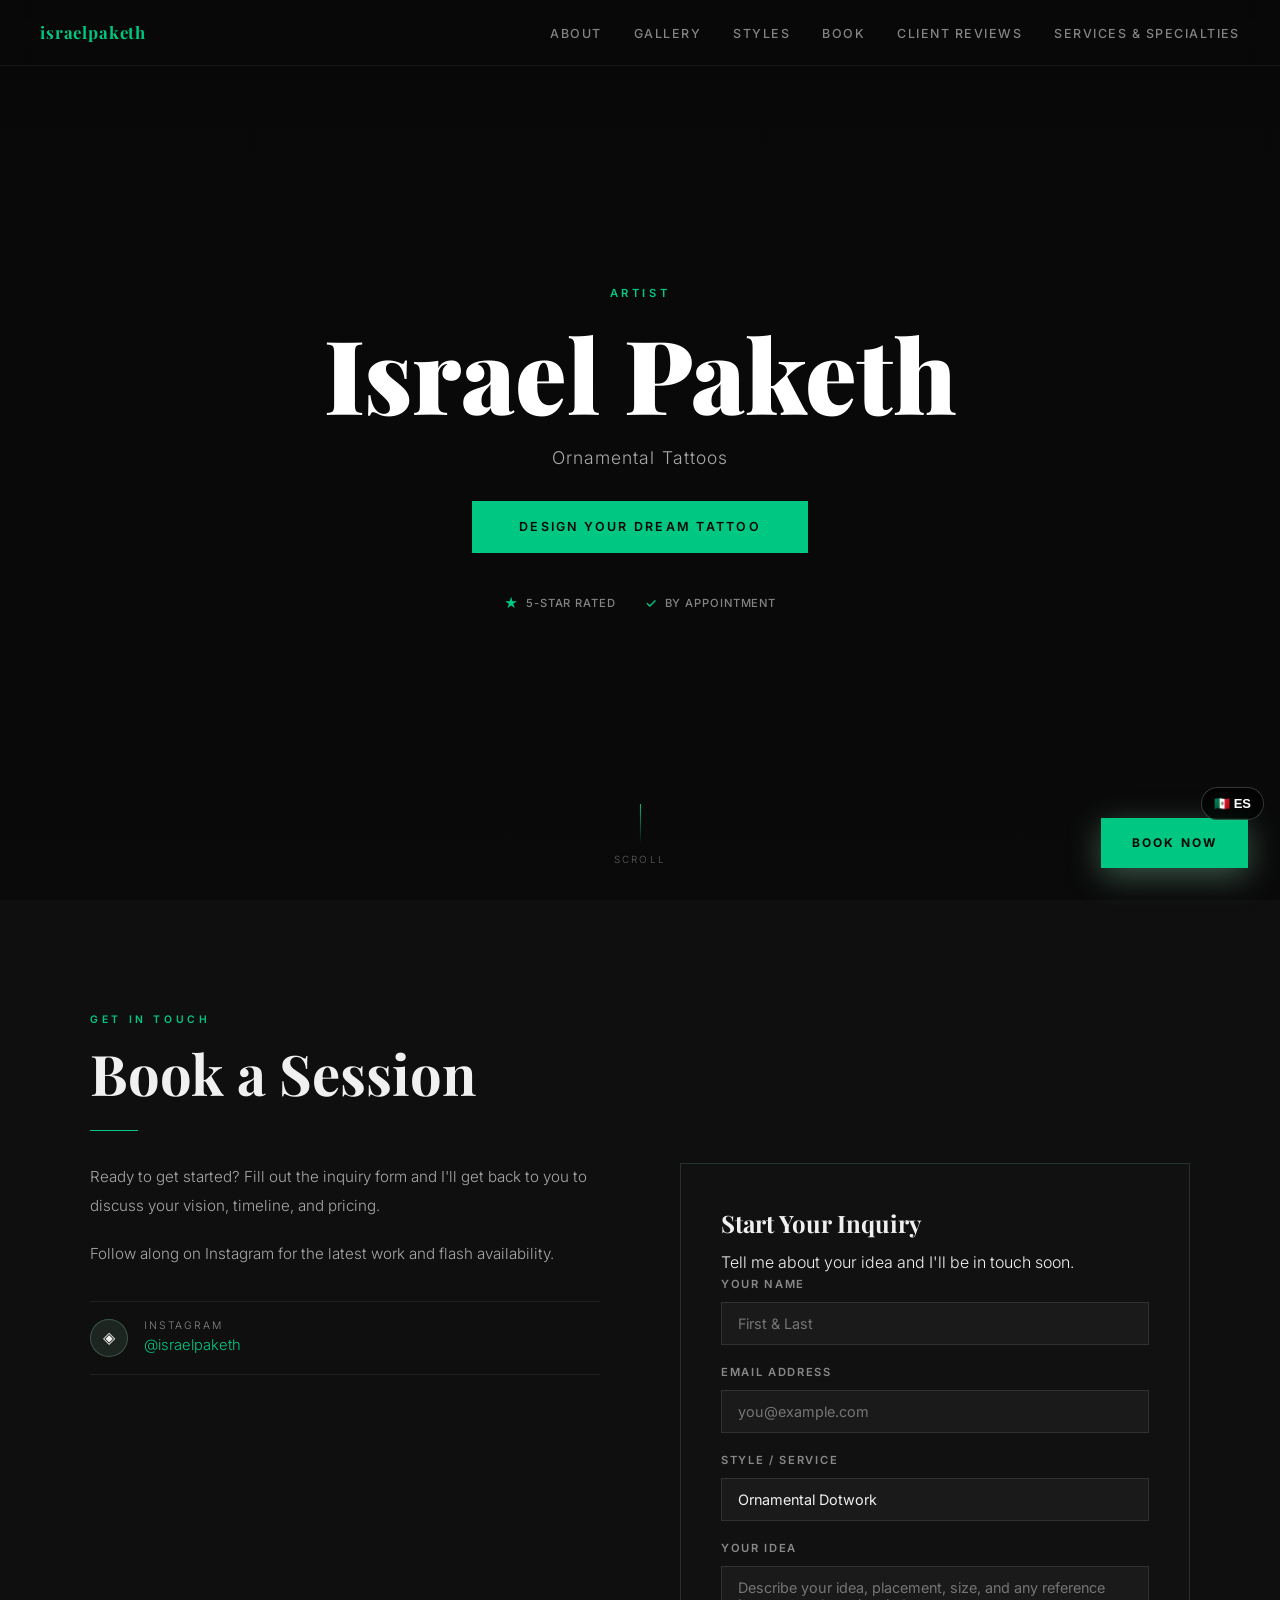
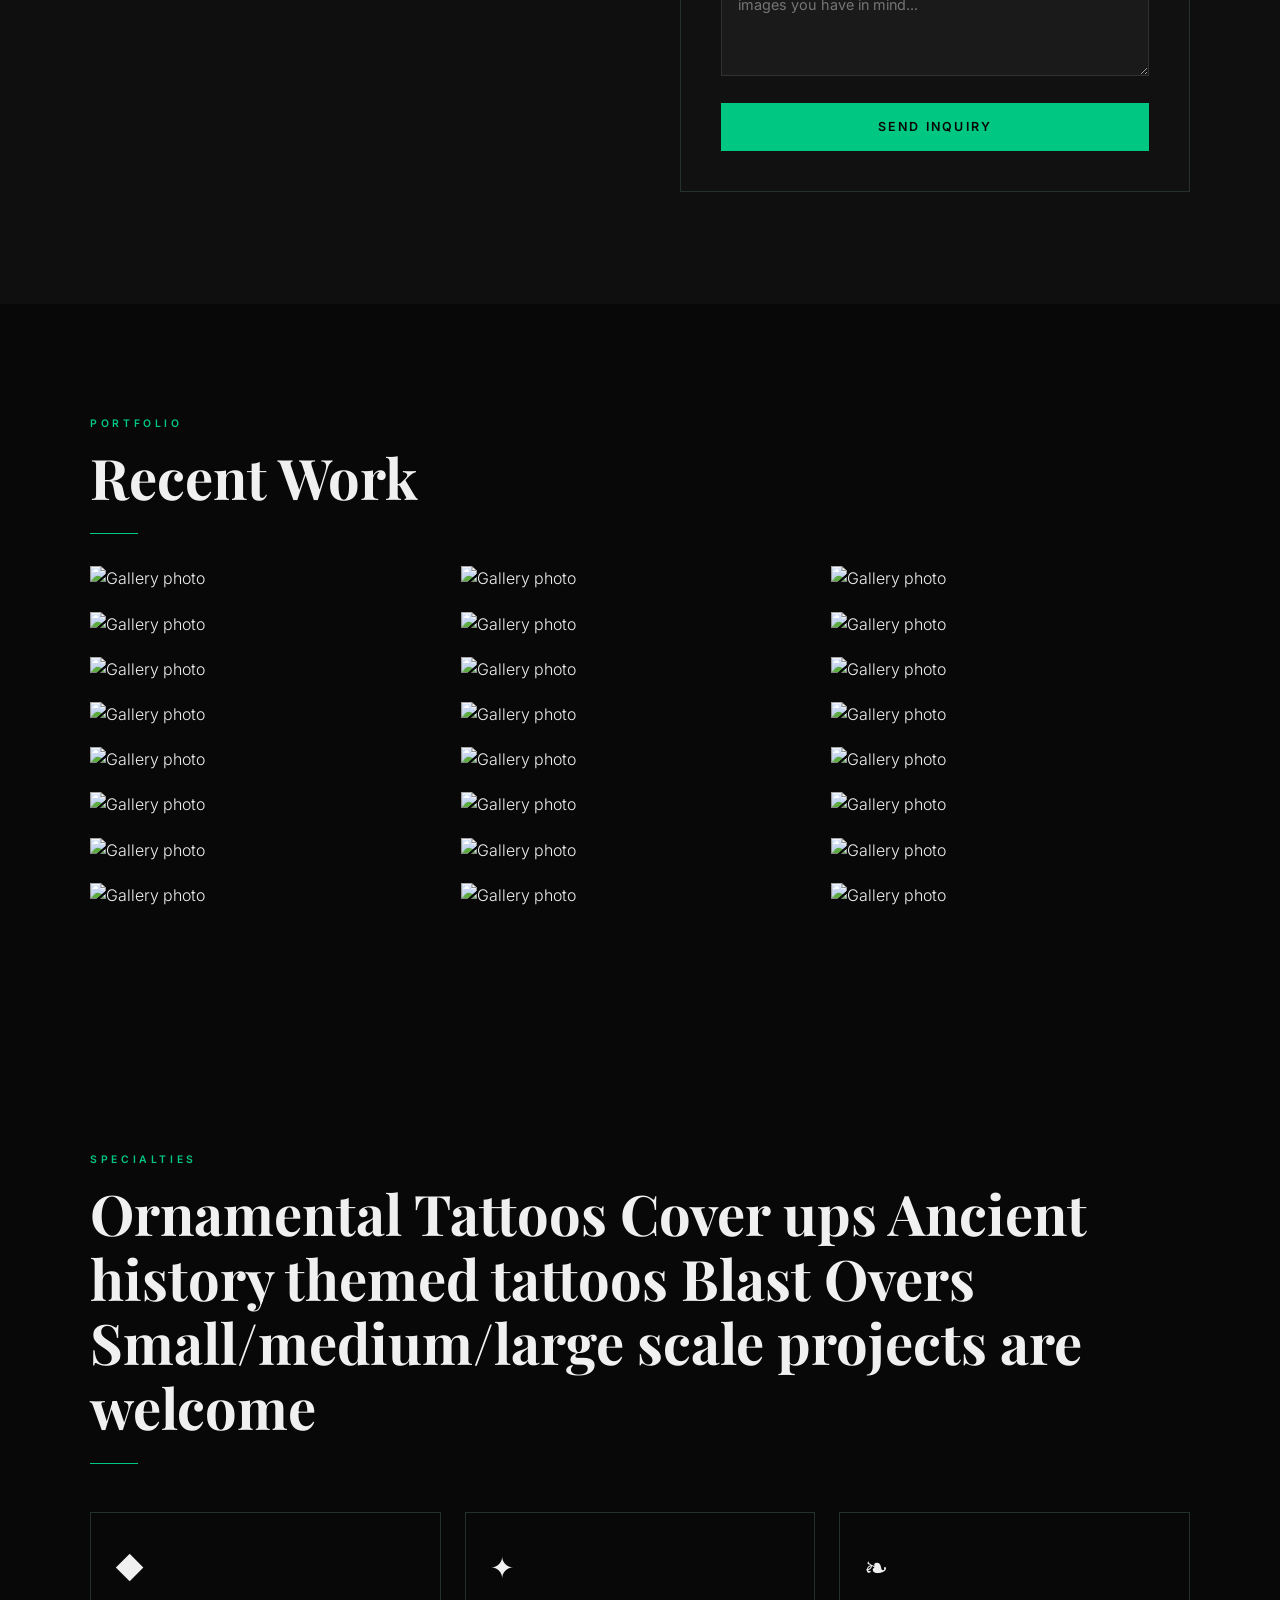
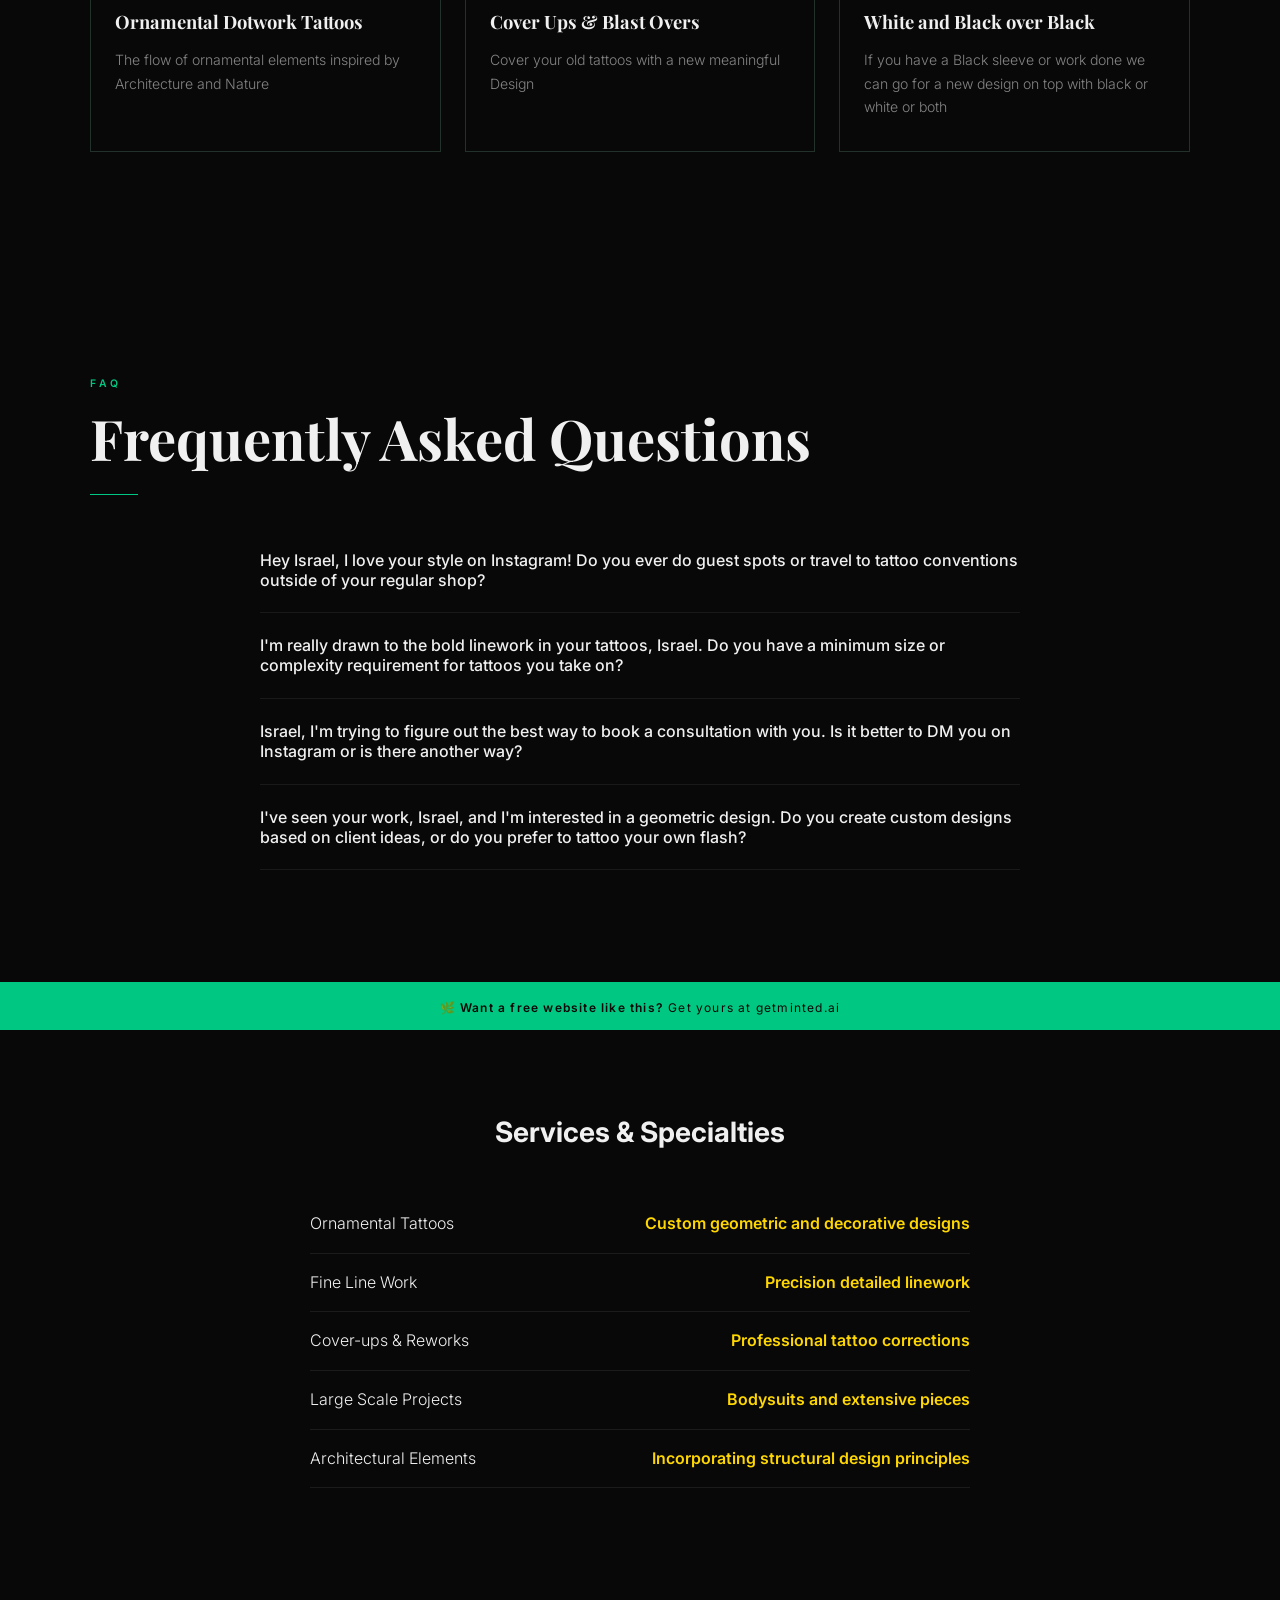
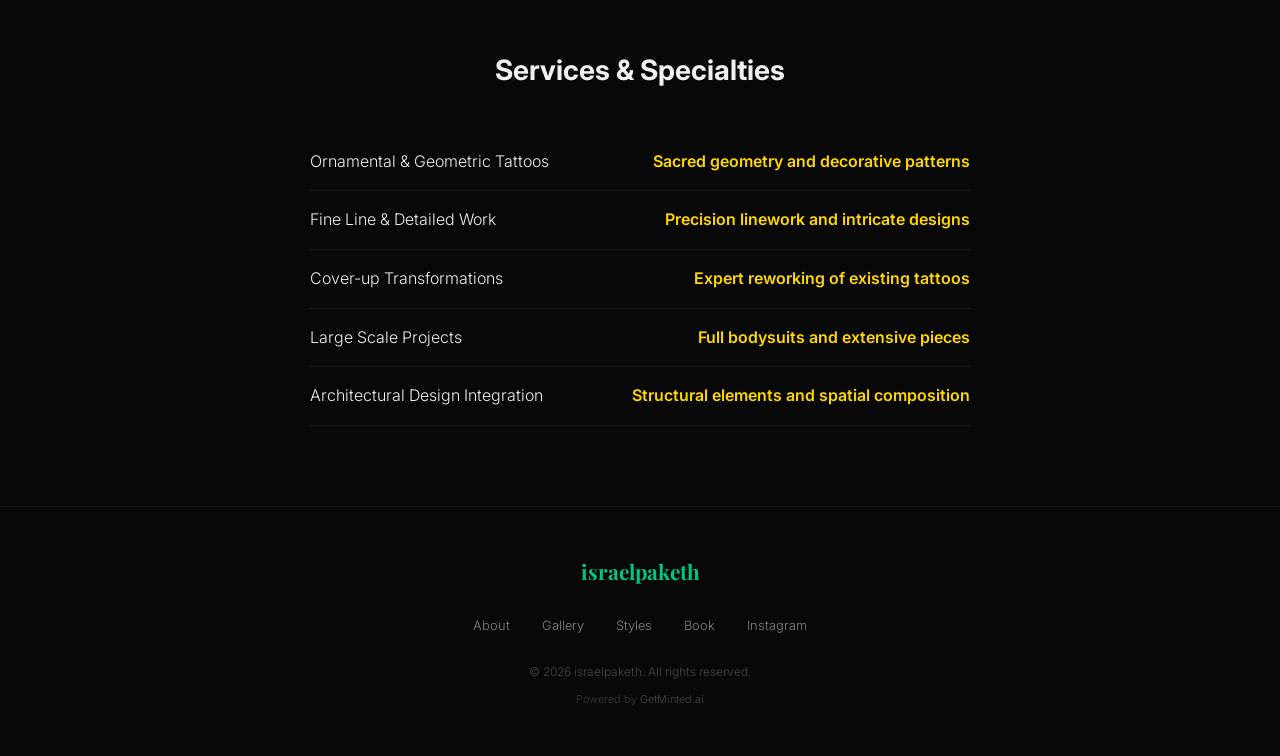
==== index.html @ 18ef8004 "fix: add lightbox HTML + JS with nav arrows, keyboard & touch swipe" ====
<!DOCTYPE html>
<html lang="en" data-theme="darkwork">
<head>
  <!-- Google tag (gtag.js) -->
  <script async src="https://www.googletagmanager.com/gtag/js?id=AW-17990052802"></script>
  <script>
    window.dataLayer = window.dataLayer || [];
    function gtag(){dataLayer.push(arguments);}
    gtag('js', new Date());
    gtag('config', 'AW-17990052802');
  </script>
  <meta charset="UTF-8" />
  <meta name="viewport" content="width=device-width, initial-scale=1.0" />
  <title>israelpaketh | Artist</title>
  <meta name="description" content="" />
  <meta name="keywords" content="israelpaketh, israelpaketh, artist" />
  <meta name="theme-color" content="#98E8C1" />

  <meta property="og:title" content="israelpaketh | Artist" />
  <meta property="og:description" content="" />
  <meta property="og:image" content="" />
  <meta property="og:url" content="https://getminted.ai/israelpaketh/" />
  <meta property="og:type" content="website" />

  <meta name="twitter:card" content="summary_large_image" />
  <meta name="twitter:title" content="israelpaketh | Artist" />
  <meta name="twitter:image" content="" />
  <meta name="apple-mobile-web-app-capable" content="yes" />
  <meta name="format-detection" content="telephone=no" />



  <script type="application/ld+json">
  {
    "@context": "https://schema.org",
    "@type": "LocalBusiness",
    "name": "israelpaketh — Artist",
    "description": "",
    "url": "https://getminted.ai/israelpaketh/",
    "image": "",
    "sameAs": ["https://www.instagram.com/tattoosbypaketh/"]
  }
  </script>
  
  <script type="application/ld+json">
  {
    "@context": "https://schema.org",
    "@type": "FAQPage",
    "mainEntity": [
      {
        "@type": "Question",
        "name": "Hey Israel, I love your style on Instagram! Do you ever do guest spots or travel to tattoo conventions outside of your regular shop?",
        "acceptedAnswer": {
          "@type": "Answer",
          "text": "Thanks so much! While I'm primarily based at my current shop, I occasionally do guest spots. Keep an eye on my Instagram, @israelpaketh, as that's where I announce any travel plans or convention appearances."
        }
      },
      {
        "@type": "Question",
        "name": "I'm really drawn to the bold linework in your tattoos, Israel. Do you have a minimum size or complexity requirement for tattoos you take on?",
        "acceptedAnswer": {
          "@type": "Answer",
          "text": "I appreciate that! While I don't have a strict minimum size, I generally focus on larger, more impactful pieces that allow me to showcase the details and boldness I'm known for."
        }
      },
      {
        "@type": "Question",
        "name": "Israel, I'm trying to figure out the best way to book a consultation with you. Is it better to DM you on Instagram or is there another way?",
        "acceptedAnswer": {
          "@type": "Answer",
          "text": "The best way to book a consultation is through the link in my Instagram bio (@israelpaketh). That will take you directly to my booking form."
        }
      },
      {
        "@type": "Question",
        "name": "I've seen your work, Israel, and I'm interested in a geometric design. Do you create custom designs based on client ideas, or do you prefer to tattoo your own flash?",
        "acceptedAnswer": {
          "@type": "Answer",
          "text": "I absolutely create custom designs! I love collaborating with clients to bring their unique visions to life, incorporating my signature style into a personalized piece."
        }
      }
    ]
  }
  </script>

  <link rel="preconnect" href="https://fonts.googleapis.com" />
  <link rel="preconnect" href="https://fonts.gstatic.com" crossorigin />
  <link href="https://fonts.googleapis.com/css2?family=Playfair+Display:wght@700;900&family=Inter:wght@300;400;500;600&display=swap" rel="stylesheet" />

  <style>
    *, *::before, *::after { box-sizing: border-box; margin: 0; padding: 0; }

    /* ── Dark theme (default) ── */
    :root {
      --accent: #00c882;
      --accent-rgb: 0,200,130;
      --black: #080808;
      --dark: #0f0f0f;
      --darker: #080808;
      --text: #f0f0f0;
      --muted: rgba(255,255,255,0.5);
      --overlay-from: rgba(10,10,10,0.2);
      --overlay-to: rgba(10,10,10,0.75);
      --nav-bg: rgba(8,8,8,0.88);
      --nav-border: rgba(255,255,255,0.06);
      --card-bg: rgba(17,17,17,1);
      --card-border: rgba(255,255,255,0.07);
      --gallery-overlay: rgba(10,10,10,0.8);
      --footer-border: rgba(255,255,255,0.05);
      --input-bg: rgba(255,255,255,0.04);
      --input-border: rgba(255,255,255,0.1);
      --stat-border: rgba(255,255,255,0.07);
      --hero-text: #ffffff;
      --hero-sub: rgba(255,255,255,0.65);
    }

    /* ── Light theme ── */
    html.light {
      --black: #080808;
      --dark: #0f0f0f;
      --darker: #080808;
      --text: #f0f0f0;
      --muted: rgba(255,255,255,0.5);
      --overlay-from: rgba(250,249,246,0.1);
      --overlay-to: rgba(250,249,246,0.7);
      --nav-bg: rgba(8,8,8,0.88);
      --nav-border: rgba(255,255,255,0.06);
      --card-bg: rgba(17,17,17,1);
      --card-border: rgba(255,255,255,0.07);
      --gallery-overlay: rgba(250,249,246,0.85);
      --footer-border: rgba(0,0,0,0.06);
      --input-bg: rgba(0,0,0,0.03);
      --input-border: rgba(0,0,0,0.12);
      --stat-border: rgba(0,0,0,0.08);
      --hero-text: #ffffff;
      --hero-sub: rgba(255,255,255,0.65);
    }
    html.light .hero-bg { filter: brightness(0.65); }
    html.light .hero-title { color: #fff; }
    html.light .hero-subtitle { color: rgba(255,255,255,0.7); }
    html.light .hero-eyebrow { color: #fff; text-shadow: 0 1px 8px rgba(0,0,0,0.3); }
    html.light .about-text p { color: rgba(26,26,26,0.72); }
    html.light .gallery-item-overlay { background: linear-gradient(to top, var(--gallery-overlay) 0%, transparent 55%); }
    html.light .gallery-item-label { color: var(--accent); }
    html.light .about-portrait { filter: grayscale(10%); }
    html.light .about-img-wrap::before { border-color: rgba(var(--accent-rgb),0.25); }
    html.light .booking-info p { color: rgba(26,26,26,0.7); }

    html { scroll-behavior: smooth; /* Smooth scroll — IG WebView may ignore but links still work */ }
    body { background: var(--black); color: var(--text); font-family: 'Inter', -apple-system, BlinkMacSystemFont, 'Helvetica Neue', Arial, sans-serif; font-weight: 300; line-height: 1.6; overflow-x: hidden; -webkit-font-smoothing: antialiased; }

    /* ── NAV ── */
    nav { position: fixed; top: 0; left: 0; right: 0; z-index: 100; display: -webkit-flex; display: flex; -webkit-justify-content: space-between; justify-content: space-between; -webkit-align-items: center; align-items: center; padding: 1.2rem 2.5rem; background: var(--nav-bg); -webkit-backdrop-filter: blur(12px); backdrop-filter: blur(12px); border-bottom: 1px solid var(--nav-border); }
    .nav-logo { font-family: 'Playfair Display', Georgia, serif; font-size: 1.05rem; font-weight: 700; color: var(--accent); letter-spacing: 0.05em; text-decoration: none; }
    .nav-links { display: -webkit-flex; display: flex; gap: 2rem; list-style: none; }
    .nav-links a { color: var(--muted); text-decoration: none; font-size: 0.78rem; font-weight: 500; letter-spacing: 0.12em; text-transform: uppercase; -webkit-transition: color 0.3s; transition: color 0.3s; position: relative; }
    .nav-links a::after { content: ''; position: absolute; bottom: -4px; left: 0; width: 0; height: 1px; background: var(--accent); -webkit-transition: width 0.3s ease; transition: width 0.3s ease; }
    .nav-links a:hover { color: var(--accent); }
    .nav-links a:hover::after { width: 100%; }
    .nav-phone { color: var(--accent); text-decoration: none; font-size: 0.78rem; font-weight: 600; letter-spacing: 0.05em; margin-left: 1.5rem; }

    /* ── HERO ── */
    #hero { position: relative; height: 100vh; min-height: 600px; display: -webkit-flex; display: flex; -webkit-align-items: center; align-items: center; -webkit-justify-content: center; justify-content: center; text-align: center; overflow: hidden; }
    .hero-bg { position: absolute; top:0;right:0;bottom:0;left:0; background-image: url(''); background-size: cover; background-position: center 20%; filter: brightness(0.42); -webkit-transform: scale(1.05); transform: scale(1.05); -webkit-transition: -webkit-transform 8s ease; transition: transform 8s ease; }
    #hero:hover .hero-bg { -webkit-transform: scale(1.0); transform: scale(1.0); }
    @media (max-width: 768px) { .hero-bg { background-position: center top; background-attachment: scroll; } }
    .hero-overlay { position: absolute; top:0;right:0;bottom:0;left:0; background: linear-gradient(to bottom, var(--overlay-from) 0%, var(--overlay-to) 100%); }
    .hero-content { position: relative; z-index: 2; max-width: 800px; padding: 0 1.5rem; }
    .hero-eyebrow { font-size: 0.7rem; font-weight: 600; letter-spacing: 0.32em; text-transform: uppercase; color: var(--accent); margin-bottom: 1.2rem; }
    .hero-title { font-family: 'Playfair Display', Georgia, serif; font-size: clamp(3rem, 8vw, 6.5rem); font-weight: 900; line-height: 1.0; color: var(--hero-text); margin-bottom: 1.2rem; }
    .hero-subtitle { font-size: clamp(0.9rem, 2vw, 1.1rem); color: var(--hero-sub); font-weight: 300; letter-spacing: 0.06em; margin-bottom: 1.8rem; max-width: 560px; margin-left: auto; margin-right: auto; }
    .hero-cta { display: inline-block; padding: 0.9rem 2.8rem; background: var(--accent); color: var(--black); text-decoration: none; font-weight: 600; font-size: 0.78rem; letter-spacing: 0.18em; text-transform: uppercase; border: 2px solid var(--accent); -webkit-transition: all 0.3s ease, -webkit-transform 0.2s ease; transition: all 0.3s ease, transform 0.2s ease; }
    .hero-cta:hover { background: transparent; color: var(--accent); -webkit-transform: scale(1.03); transform: scale(1.03); }

    /* Trust badges row */
    .hero-trust { display: -webkit-flex; display: flex; -webkit-justify-content: center; justify-content: center; gap: 1.8rem; margin-top: 2.5rem; -webkit-flex-wrap: wrap; flex-wrap: wrap; }
    .trust-badge { display: -webkit-flex; display: flex; -webkit-align-items: center; align-items: center; gap: 0.45rem; font-size: 0.7rem; font-weight: 500; letter-spacing: 0.08em; text-transform: uppercase; color: rgba(255,255,255,0.5); }
    .trust-icon { font-size: 0.85rem; color: var(--accent); }

    .hero-scroll { position: absolute; bottom: 2rem; left: 50%; -webkit-transform: translateX(-50%); transform: translateX(-50%); display: -webkit-flex; display: flex; -webkit-flex-direction: column; flex-direction: column; -webkit-align-items: center; align-items: center; gap: 0.5rem; color: rgba(255,255,255,0.35); font-size: 0.62rem; letter-spacing: 0.22em; text-transform: uppercase; -webkit-animation: bounce 2.2s infinite; animation: bounce 2.2s infinite; }
    .scroll-line { width: 1px; height: 40px; background: linear-gradient(to bottom, var(--accent), transparent); }
    @-webkit-keyframes bounce { 0%, 100% { -webkit-transform: translateX(-50%) translateY(0); } 50% { -webkit-transform: translateX(-50%) translateY(7px); } }
    @keyframes bounce { 0%, 100% { transform: translateX(-50%) translateY(0); } 50% { transform: translateX(-50%) translateY(7px); } }

    /* ── SECTIONS ── */
    section { padding: 7rem 1.5rem; }
    .container { max-width: 1100px; margin: 0 auto; }
    .section-label { font-size: 0.65rem; font-weight: 600; letter-spacing: 0.35em; text-transform: uppercase; color: var(--accent); margin-bottom: 0.8rem; }
    .section-title { font-family: 'Playfair Display', Georgia, serif; font-size: clamp(2rem, 5vw, 3.5rem); font-weight: 700; line-height: 1.15; margin-bottom: 1.5rem; }
    .divider { width: 48px; height: 1px; background: var(--accent); margin: 1.5rem 0 2rem; }

    /* ── ABOUT ── */
    #about { background: var(--dark); }
    .about-grid { display: grid; grid-template-columns: 1fr; gap: 3rem; align-items: center; }
    @media(min-width: 768px) { .about-grid { grid-template-columns: 1fr 1fr; gap: 5rem; } }
    .about-img-wrap { position: relative; display: inline-block; }
    .about-img-wrap::before { content: ''; position: absolute; top: -12px; left: -12px; right: 12px; bottom: 12px; border: 1px solid rgba(152,232,193,0.35); pointer-events: none; }
    .about-portrait { width: 100%; aspect-ratio: 1; object-fit: cover; display: block; filter: grayscale(20%); -webkit-transition: filter 0.4s; transition: filter 0.4s; }
    .about-portrait:hover { filter: grayscale(0%); }
    .about-content { display: -webkit-flex; display: flex; -webkit-flex-direction: column; flex-direction: column; -webkit-justify-content: center; justify-content: center; }
    .about-text p { color: rgba(232,232,232,0.72); font-size: 1rem; line-height: 1.85; margin-bottom: 1.4rem; }
    .about-stats { display: -webkit-flex; display: flex; gap: 2.5rem; margin-top: 2rem; padding-top: 2rem; border-top: 1px solid var(--stat-border); -webkit-flex-wrap: wrap; flex-wrap: wrap; }
    .stat-block { display: -webkit-flex; display: flex; -webkit-flex-direction: column; flex-direction: column; }
    .stat-number { font-family: 'Playfair Display', Georgia, serif; font-size: 1.6rem; font-weight: 700; color: var(--accent); }
    .stat-label { font-size: 0.65rem; letter-spacing: 0.18em; text-transform: uppercase; color: var(--muted); margin-top: 0.2rem; }

    /* ── GALLERY (Masonry) ── */
    #gallery { background: var(--black); }
    .gallery-grid { -webkit-column-count: 3; -moz-column-count: 3; column-count: 3; -webkit-column-gap: 12px; -moz-column-gap: 12px; column-gap: 12px; }
    .gallery-item { position: relative; overflow: hidden; cursor: pointer; margin-bottom: 12px; -webkit-column-break-inside: avoid; break-inside: avoid; display: inline-block; width: 100%; }
    .gallery-item img { width: 100%; display: block; -webkit-transition: -webkit-transform 0.6s ease, filter 0.4s ease; transition: transform 0.6s ease, filter 0.4s ease; filter: grayscale(10%); }
    .gallery-item:hover img { -webkit-transform: scale(1.06); transform: scale(1.06); filter: grayscale(0%); }
    .gallery-item-overlay { position: absolute; top:0;right:0;bottom:0;left:0; background: linear-gradient(to top, var(--gallery-overlay) 0%, transparent 55%); opacity: 0; -webkit-transition: opacity 0.4s; transition: opacity 0.4s; display: -webkit-flex; display: flex; -webkit-align-items: flex-end; align-items: flex-end; padding: 1.2rem; }
    .gallery-item:hover .gallery-item-overlay { opacity: 1; }
    .gallery-item-label { font-size: 0.7rem; font-weight: 600; letter-spacing: 0.18em; text-transform: uppercase; color: var(--accent); }
    @media (max-width: 900px) { .gallery-grid { -webkit-column-count: 3; -moz-column-count: 3; column-count: 3; } }
    @media (max-width: 600px) { .gallery-grid { -webkit-column-count: 2; -moz-column-count: 2; column-count: 2; } }

    /* ── SPECIALTIES ── */
    #styles { background: var(--darker); }
    .styles-grid { display: grid; grid-template-columns: repeat(3, 1fr); gap: 1.5rem; margin-top: 3rem; }
    .style-card { border: 1px solid rgba(152,232,193,0.18); padding: 2rem 1.5rem; -webkit-transition: border-color 0.3s, background 0.3s, -webkit-transform 0.2s, box-shadow 0.3s; transition: border-color 0.3s, background 0.3s, transform 0.2s, box-shadow 0.3s; }
    .style-card:hover { border-color: var(--accent); background: rgba(152,232,193,0.04); -webkit-transform: translateY(-4px); transform: translateY(-4px); box-shadow: 0 12px 40px rgba(152,232,193,0.1); }
    .style-icon { font-size: 1.8rem; margin-bottom: 1rem; }
    .style-card h3 { font-family: 'Playfair Display', Georgia, serif; font-size: 1.15rem; font-weight: 700; margin-bottom: 0.7rem; }
    .style-card p { font-size: 0.88rem; color: var(--muted); line-height: 1.7; }
    @media (max-width: 900px) { .styles-grid { grid-template-columns: 1fr 1fr; } }
    @media (max-width: 600px) { .styles-grid { grid-template-columns: 1fr; } }

    /* ── SERVICES ── */
    #services { background: var(--black); }
    .services-grid { display: grid; grid-template-columns: repeat(3, 1fr); gap: 1.5rem; margin-top: 3rem; }
    .service-card { border: 1px solid rgba(152,232,193,0.12); padding: 2.2rem 1.5rem; text-align: center; -webkit-transition: border-color 0.3s, -webkit-transform 0.2s, box-shadow 0.3s; transition: border-color 0.3s, transform 0.2s, box-shadow 0.3s; }
    .service-card:hover { border-color: var(--accent); -webkit-transform: translateY(-4px); transform: translateY(-4px); box-shadow: 0 12px 40px rgba(152,232,193,0.08); }
    .service-icon { font-size: 2rem; margin-bottom: 1rem; }
    .service-card h3 { font-family: 'Playfair Display', Georgia, serif; font-size: 1.1rem; font-weight: 700; margin-bottom: 0.6rem; }
    .service-card p { font-size: 0.85rem; color: var(--muted); line-height: 1.7; margin-bottom: 1.2rem; }
    .service-price { display: inline-block; font-size: 0.68rem; font-weight: 600; letter-spacing: 0.15em; text-transform: uppercase; color: var(--accent); padding: 0.4rem 1rem; border: 1px solid rgba(152,232,193,0.3); }
    @media (max-width: 900px) { .services-grid { grid-template-columns: 1fr 1fr; } }
    @media (max-width: 600px) { .services-grid { grid-template-columns: 1fr; } }

    /* ── FAQ ── */
    #faq { background: var(--darker); }
    .faq-list { max-width: 760px; margin: 0 auto; }
    .faq-item { border-bottom: 1px solid var(--stat-border); }
    .faq-question { width: 100%; background: none; border: none; color: var(--text); font-family: 'Inter', sans-serif; font-size: 1rem; font-weight: 500; text-align: left; padding: 1.4rem 0; cursor: pointer; display: -webkit-flex; display: flex; -webkit-justify-content: space-between; justify-content: space-between; -webkit-align-items: center; align-items: center; gap: 1rem; -webkit-transition: color 0.3s; transition: color 0.3s; }
    .faq-question:hover { color: var(--accent); }
    .faq-icon { font-size: 1.4rem; font-weight: 300; color: var(--accent); -webkit-transition: -webkit-transform 0.3s; transition: transform 0.3s; flex-shrink: 0; }
    .faq-answer { max-height: 0; overflow: hidden; -webkit-transition: max-height 0.4s ease, padding 0.4s ease; transition: max-height 0.4s ease, padding 0.4s ease; }
    .faq-answer p { font-size: 0.92rem; color: var(--muted); line-height: 1.8; }
    .faq-item.open .faq-icon { -webkit-transform: rotate(45deg); transform: rotate(45deg); }
    .faq-item.open .faq-answer { max-height: 300px; padding-bottom: 1.4rem; }

    /* ── LOCATION ── */
    #location { background: var(--dark); }
    .location-grid { display: grid; grid-template-columns: 1fr 1fr; gap: 4rem; margin-top: 2rem; }
    .location-info { display: -webkit-flex; display: flex; -webkit-flex-direction: column; flex-direction: column; gap: 1.5rem; }
    .location-detail { display: -webkit-flex; display: flex; -webkit-align-items: flex-start; align-items: flex-start; gap: 1rem; }
    .location-icon { font-size: 1.2rem; color: var(--accent); flex-shrink: 0; margin-top: 0.2rem; }
    .location-text h4 { font-family: 'Playfair Display', serif; font-size: 1rem; font-weight: 700; margin-bottom: 0.3rem; }
    .location-text p { font-size: 0.88rem; color: var(--muted); line-height: 1.6; }
    .hours-grid { display: grid; grid-template-columns: auto 1fr; gap: 0.4rem 1.5rem; font-size: 0.88rem; }
    .hours-day { font-weight: 500; }
    .hours-time { color: var(--muted); }
    @media (max-width: 768px) { .location-grid { grid-template-columns: 1fr; gap: 2.5rem; } }

    /* ── TESTIMONIALS ── */
    #testimonials { background: var(--black); }
    .testimonials-grid { display: grid; grid-template-columns: 1fr; gap: 2rem; max-width: 700px; margin: 0 auto; }
    .testimonial-card { border: 1px solid rgba(152,232,193,0.12); padding: 2rem; text-align: center; }
    .testimonial-stars { color: var(--accent); font-size: 1.1rem; letter-spacing: 0.15em; margin-bottom: 1rem; }
    .testimonial-text { font-size: 0.95rem; color: var(--muted); line-height: 1.8; font-style: italic; margin-bottom: 1rem; }
    .testimonial-author { font-size: 0.75rem; font-weight: 600; letter-spacing: 0.12em; text-transform: uppercase; color: var(--accent); }

    /* ── BOOKING ── */
    #booking { background: var(--dark); }
    .booking-grid { display: grid; grid-template-columns: 1fr 1fr; gap: 5rem; align-items: start; }
    .booking-info p { color: rgba(232,232,232,0.7); font-size: 0.95rem; line-height: 1.9; margin-bottom: 1.2rem; }
    .booking-contact-list { list-style: none; margin-top: 2rem; }
    .booking-contact-list li { padding: 1rem 0; border-bottom: 1px solid var(--stat-border); display: -webkit-flex; display: flex; -webkit-align-items: center; align-items: center; gap: 1rem; }
    .booking-contact-list li:first-child { border-top: 1px solid var(--stat-border); }
    .contact-icon { width: 38px; height: 38px; border-radius: 50%; background: rgba(152,232,193,0.1); border: 1px solid rgba(152,232,193,0.25); display: -webkit-flex; display: flex; -webkit-align-items: center; align-items: center; -webkit-justify-content: center; justify-content: center; font-size: 1rem; flex-shrink: 0; }
    .contact-detail { display: -webkit-flex; display: flex; -webkit-flex-direction: column; flex-direction: column; }
    .contact-label { font-size: 0.65rem; letter-spacing: 0.18em; text-transform: uppercase; color: var(--muted); }
    .contact-value { font-size: 0.92rem; color: var(--text); }
    .contact-value a { color: var(--accent); text-decoration: none; }
    .booking-form-box { background: var(--card-bg); border: 1px solid rgba(152,232,193,0.15); padding: 2.5rem; }
    .booking-form-box h3 { font-family: 'Playfair Display', serif; font-size: 1.5rem; margin-bottom: 0.5rem; }
    .booking-form-box > p { font-size: 0.88rem; color: var(--muted); margin-bottom: 2rem; }
    .form-group { margin-bottom: 1.2rem; }
    .form-group label { display: block; font-size: 0.7rem; font-weight: 600; letter-spacing: 0.15em; text-transform: uppercase; color: var(--muted); margin-bottom: 0.5rem; }
    .form-group input, .form-group textarea, .form-group select { width: 100%; background: var(--input-bg); border: 1px solid var(--input-border); color: var(--text); padding: 0.75rem 1rem; font-family: 'Inter', sans-serif; font-size: 0.9rem; outline: none; -webkit-transition: border-color 0.3s, box-shadow 0.3s; transition: border-color 0.3s, box-shadow 0.3s; -webkit-appearance: none; border-radius: 0; }
    .form-group input:focus, .form-group textarea:focus, .form-group select:focus { border-color: var(--accent); box-shadow: 0 0 0 3px rgba(152,232,193,0.12); }
    .form-group textarea { resize: vertical; min-height: 110px; }
    .form-submit { width: 100%; background: var(--accent); color: var(--black); border: 2px solid var(--accent); padding: 0.9rem 2rem; font-family: 'Inter', sans-serif; font-weight: 600; font-size: 0.78rem; letter-spacing: 0.18em; text-transform: uppercase; cursor: pointer; -webkit-transition: all 0.3s ease, -webkit-transform 0.2s ease; transition: all 0.3s ease, transform 0.2s ease; }
    .form-submit:hover { background: transparent; color: var(--accent); -webkit-transform: scale(1.03); transform: scale(1.03); }
    .form-success { display: none; text-align: center; padding: 3rem 1.5rem; }
    .form-success.show { display: block; }
    .form-success-icon { font-size: 2.5rem; margin-bottom: 1rem; }
    .form-success h3 { font-family: 'Playfair Display', serif; font-size: 1.5rem; margin-bottom: 0.8rem; }
    .form-success p { font-size: 0.92rem; color: var(--muted); line-height: 1.7; }
    @media (max-width: 900px) { .booking-grid { grid-template-columns: 1fr; gap: 3rem; } }

    /* ── FLOAT BOOK (desktop) ── */
    .float-book { position: fixed; bottom: 2rem; right: 2rem; z-index: 200; background: var(--accent); color: var(--black); padding: 0.85rem 1.8rem; text-decoration: none; font-weight: 700; font-size: 0.75rem; letter-spacing: 0.18em; text-transform: uppercase; box-shadow: 0 8px 32px rgba(152,232,193,0.35); -webkit-transition: all 0.3s ease, -webkit-transform 0.2s ease; transition: all 0.3s ease, transform 0.2s ease; border: 2px solid var(--accent); }
    .float-book:hover { background: transparent; color: var(--accent); -webkit-transform: scale(1.03); transform: scale(1.03); }

    /* ── MOBILE CTA BAR ── */
    .mobile-cta-bar { position: fixed; bottom: 0; left: 0; right: 0; z-index: 200; background: rgba(10,10,10,0.92); -webkit-backdrop-filter: blur(16px); backdrop-filter: blur(16px); border-top: 1px solid rgba(152,232,193,0.2); padding: 0.8rem 1.2rem; display: -webkit-flex; display: flex; -webkit-align-items: center; align-items: center; -webkit-justify-content: center; justify-content: center; gap: 0.8rem; -webkit-transform: translateY(100%); transform: translateY(100%); -webkit-transition: -webkit-transform 0.4s ease; transition: transform 0.4s ease; }
    .mobile-cta-bar.visible { -webkit-transform: translateY(0); transform: translateY(0); }
    .mobile-cta-bar a { text-decoration: none; font-weight: 700; font-size: 0.72rem; letter-spacing: 0.15em; text-transform: uppercase; padding: 0.7rem 1.6rem; }
    .mobile-cta-book { background: var(--accent); color: var(--black); border: 2px solid var(--accent); }
    .mobile-cta-phone { background: transparent; color: var(--accent); border: 2px solid var(--accent); }
    html.light .mobile-cta-bar { background: rgba(250,249,246,0.92); }
    @media (min-width: 769px) { .mobile-cta-bar { display: none !important; } }

    /* ── LIGHTBOX ── */

    /* ── FOOTER ── */
    footer { background: var(--darker); border-top: 1px solid var(--footer-border); padding: 3rem 1.5rem; text-align: center; }
    .footer-logo { font-family: 'Playfair Display', serif; font-size: 1.3rem; font-weight: 700; color: var(--accent); margin-bottom: 1rem; display: block; }
    .footer-links { display: -webkit-flex; display: flex; -webkit-justify-content: center; justify-content: center; gap: 2rem; margin: 1.5rem 0; list-style: none; -webkit-flex-wrap: wrap; flex-wrap: wrap; }
    .footer-links a { color: var(--muted); text-decoration: none; font-size: 0.8rem; -webkit-transition: color 0.3s; transition: color 0.3s; }
    .footer-links a:hover { color: var(--accent); }
    .footer-copy { font-size: 0.75rem; color: rgba(136,136,136,0.5); margin-top: 1.5rem; }
    .mint-credit { font-size: 0.68rem; color: rgba(136,136,136,0.4); margin-top: 0.6rem; }
    .mint-credit a { color: rgba(136,136,136,0.5); text-decoration: none; -webkit-transition: color 0.3s; transition: color 0.3s; }
    .mint-credit a:hover { color: var(--accent); }

    /* GetMinted promo banner (free tier) */
    .minted-banner { background: var(--accent); padding: 0.7rem 1.5rem; text-align: center; }
    .minted-banner a { color: var(--black); text-decoration: none; font-size: 0.75rem; font-weight: 600; letter-spacing: 0.1em; }
    .minted-banner a:hover { text-decoration: underline; }
    .minted-banner span { font-weight: 400; }

    /* ── FADE IN — visible by default (IG/no-JS fallback), JS enhances ── */
    .fade-in { opacity: 1; -webkit-transform: none; transform: none; }
    .js-loaded .fade-in { opacity: 0; -webkit-transform: translateY(28px); transform: translateY(28px); -webkit-transition: opacity 0.7s ease, -webkit-transform 0.7s ease; transition: opacity 0.7s ease, transform 0.7s ease; }
    .js-loaded .fade-in.visible { opacity: 1; -webkit-transform: none; transform: none; }

    /* IG in-app browser fallbacks */
    @supports not (backdrop-filter: blur(1px)) {
      nav { background: rgba(10,10,10,0.95) !important; }
      .mobile-cta-bar { background: rgba(10,10,10,0.98) !important; }
    }

    /* ── ARTISTS (tattoo_shop) ── */
    .artists-section { padding: 80px 20px; background: var(--dark); }
    .artists-section .section-title { text-align: center; font-size: clamp(1.8rem, 4vw, 2.8rem); margin-bottom: 50px; color: var(--text); letter-spacing: 0.05em; text-transform: uppercase; font-family: 'Playfair Display', Georgia, serif; }
    .artists-grid { display: grid; grid-template-columns: repeat(auto-fit, minmax(220px, 1fr)); gap: 30px; max-width: 1000px; margin: 0 auto; }
    .artist-card { text-align: center; padding: 30px 20px; background: var(--card-bg); border-radius: 12px; border: 1px solid var(--card-border); -webkit-transition: transform 0.2s, border-color 0.2s; transition: transform 0.2s, border-color 0.2s; }
    .artist-card:hover { -webkit-transform: translateY(-4px); transform: translateY(-4px); border-color: rgba(255,255,255,0.2); }
    .artist-photo-placeholder { width: 100px; height: 100px; border-radius: 50%; background: rgba(255,255,255,0.1); margin: 0 auto 16px; display: -webkit-flex; display: flex; -webkit-align-items: center; align-items: center; -webkit-justify-content: center; justify-content: center; }
    .artist-photo { width: 100px; height: 100px; border-radius: 50%; object-fit: cover; margin: 0 auto 16px; display: block; }
    .artist-initials { font-size: 2rem; color: rgba(255,255,255,0.3); }
    .artist-name { font-size: 1.1rem; font-weight: 600; color: var(--text); margin: 0 0 8px; }
    .artist-specialty { font-size: 0.85rem; color: var(--muted); margin: 0 0 16px; line-height: 1.4; }
    .artist-book-btn { display: inline-block; padding: 8px 20px; background: var(--accent); color: var(--black); border-radius: 6px; text-decoration: none; font-size: 0.85rem; font-weight: 600; -webkit-transition: opacity 0.2s; transition: opacity 0.2s; }
    .artist-book-btn:hover { opacity: 0.85; }

    /* ── RESPONSIVE ── */
    @media (max-width: 768px) {
      .nav-links { display: none; }
      .nav-phone { display: none; }
      .float-book { display: none; }
      .about-img-wrap::before { display: none; }
      section { padding: 5rem 1.2rem; }
      .hero-trust { gap: 1rem; }
      .trust-badge { font-size: 0.62rem; }
      .about-stats { gap: 1.5rem; }
      .location-grid { grid-template-columns: 1fr; gap: 2rem; }
    }
      /* === LIGHTBOX === */
    .lightbox{display:none;position:fixed;inset:0;z-index:9999;background:rgba(0,0,0,0.97);align-items:center;justify-content:center}
    .lightbox.active{display:flex}
    .lightbox img{max-width:96vw;max-height:96vh;object-fit:contain;user-select:none;-webkit-user-select:none;pointer-events:none}
    .lb-close{position:absolute;top:16px;right:16px;width:44px;height:44px;background:rgba(0,0,0,0.5);border:1px solid rgba(255,255,255,0.3);border-radius:50%;color:#fff;font-size:22px;cursor:pointer;display:flex;align-items:center;justify-content:center;z-index:10;-webkit-tap-highlight-color:transparent;transition:border-color 0.3s}
    .lb-close:hover{border-color:var(--accent,#C9A84C);color:var(--accent,#C9A84C)}
    .lb-nav{position:absolute;top:50%;transform:translateY(-50%);background:rgba(0,0,0,0.4);border:1px solid rgba(255,255,255,0.2);border-radius:50%;color:#fff;width:48px;height:48px;font-size:24px;cursor:pointer;display:flex;align-items:center;justify-content:center;z-index:10;-webkit-tap-highlight-color:transparent;transition:all 0.3s}
    .lb-nav:hover{border-color:var(--accent,#C9A84C);color:var(--accent,#C9A84C)}
    .lb-prev{left:12px}
    .lb-next{right:12px}
    @media(max-width:600px){.lb-nav{width:40px;height:40px;font-size:20px}.lb-prev{left:8px}.lb-next{right:8px}.lb-close{top:12px;right:12px;width:40px;height:40px}}
  </style>
<!-- Meta Pixel Code -->
<script>
!function(f,b,e,v,n,t,s)
{if(f.fbq)return;n=f.fbq=function(){n.callMethod?
n.callMethod.apply(n,arguments):n.queue.push(arguments)};
if(!f._fbq)f._fbq=n;n.push=n;n.loaded=!0;n.version='2.0';
n.queue=[];t=b.createElement(e);t.async=!0;
t.src=v;s=b.getElementsByTagName(e)[0];
s.parentNode.insertBefore(t,s)}(window,document,'script',
'https://connect.facebook.net/en_US/fbevents.js');
fbq('init', '1446410187106776');
fbq('track', 'PageView');
</script>
<noscript><img height="1" width="1" src="https://www.facebook.com/tr?id=1446410187106776&ev=PageView&noscript=1"/></noscript>
<!-- End Meta Pixel Code -->
</head>
<body>

  <nav aria-label="Main navigation">
    <a data-en="israelpaketh" data-es="israelpaketh" href="#hero" class="nav-logo" aria-label="israelpaketh — home">israelpaketh</a>
    <ul class="nav-links" role="list">
      <li><a data-en="About" data-es="Acerca de" href="#about">About</a></li>
      <li><a data-en="Gallery" data-es="Galería" href="#gallery">Gallery</a></li>
      
      <li><a data-en="Styles" data-es="Estilos" href="#styles">Styles</a></li>
      <li><a data-en="Book" data-es="Reservar" href="#booking">Book</a></li>
    
      <li><a data-en="Client Reviews" data-es="Reseñas de Clientes" href="#testimonials">Client Reviews</a></li>
    
      <li><a href="#services">Services & Specialties</a></li>
    </ul>
    
  </nav>
    <button id="lang-toggle" onclick="toggleLang()" title="Switch language" style="position:fixed;bottom:80px;right:16px;z-index:9999;background:rgba(0,0,0,0.7);border:1px solid rgba(255,255,255,0.2);color:white;padding:8px 12px;border-radius:20px;font-size:13px;font-weight:600;cursor:pointer;backdrop-filter:blur(8px);transition:all 0.2s;">🇺🇸 EN</button>

  <section id="hero">
    <div class="hero-bg" role="img" aria-label="israelpaketh featured work"></div>
    <div class="hero-overlay"></div>
    <div class="hero-content">
      <p data-en="Artist" data-es="Artista" class="hero-eyebrow">Artist</p>
      <h1 data-en="Israel Paketh" data-es="Israel Paketh" class="hero-title">Israel Paketh</h1>
      <p data-en="Ornamental Tattoos" data-es="Tatuajes Ornamentales" class="hero-subtitle">Ornamental tattoos inspired by Ancient Architecture and History</p>
      <script>
      (function(){
        const phrases = ["Where Israeli artistry meets Pakistani p","Artist","Design Your Dream Tattoo","Book Now"];
        let wi=0,ci=0,del=false;
        const el=document.getElementById('hero-typed');
        if(!el) return;
        function tick(){
          const w=phrases[wi];
          if(!del){el.textContent=w.slice(0,++ci);if(ci===w.length){del=true;setTimeout(tick,2200);return;}setTimeout(tick,75);}
          else{el.textContent=w.slice(0,--ci);if(ci===0){del=false;wi=(wi+1)%phrases.length;setTimeout(tick,400);return;}setTimeout(tick,35);}
        }
        tick();
      })();
      </script>
      <a data-en="Design Your Dream Tattoo" data-es="Diseña el Tatuaje de tus Sueños" href="#booking" class="hero-cta" aria-label="Design Your Dream Tattoo">Design Your Dream Tattoo</a>
      <div class="hero-trust"><span class="trust-badge"><span class="trust-icon">★</span>5-Star Rated</span><span class="trust-badge"><span class="trust-icon">✓</span>By Appointment</span></div>
    </div>
    <div class="hero-scroll" aria-hidden="true">
      <div class="scroll-line"></div>
      <span data-en="Scroll" data-es="Desplazarse">Scroll</span>
    </div>
  </section>


  <section id="booking">
    <div class="container">
      <p data-en="Get In Touch" data-es="Ponte en Contacto" class="section-label fade-in">Get In Touch</p>
      <h2 data-en="Book a Session" data-es="Reservar una sesión" class="section-title fade-in">Book a Session</h2>
      <div class="divider fade-in"></div>
      <div class="booking-grid fade-in">
        <div class="booking-info">
          <p data-en="Ready to get started? Fill out the inquiry form and I'll get back to you to discuss your vision, timeline, and pricing." data-es="¿Listo para empezar? Completa el formulario de consulta y me pondré en contacto contigo para discutir tu visión, cronograma y precios.">Ready to get started? Fill out the inquiry form and I'll get back to you to discuss your vision, timeline, and pricing.</p>
          <p data-en="Follow along on Instagram for the latest work and flash availability." data-es="Sigue mi trabajo en Instagram para ver los últimos trabajos y la disponibilidad de flashes.">Follow along on Instagram for the latest work and flash availability.</p>
          <ul class="booking-contact-list">


              <li>
                <div class="contact-icon" aria-hidden="true">◈</div>
                <div class="contact-detail">
                  <span data-en="Instagram" data-es="Instagram" class="contact-label">Instagram</span>
                  <span class="contact-value"><a href="https://instagram.com/tattoosbypaketh" target="_blank" rel="noopener">@israelpaketh</a></span>
                </div>
              </li>
          </ul>
        </div>
        <div class="booking-form-box">
          <div id="booking-form-wrap">
            <h3 data-en="Start Your Inquiry" data-es="Comienza tu Consulta">Start Your Inquiry</h3>
            <p data-en="Tell me about your idea and I'll be in touch soon." data-es="Cuéntame tu idea y me pondré en contacto contigo pronto.">Tell me about your idea and I'll be in touch soon.</p>
            <form id="inquiry-form" action="https://instagram.com/tattoosbypaketh" method="POST" enctype="text/plain">
              <div class="form-group">
                <label data-en="Your Name" data-es="Tu Nombre" for="bname">Your Name</label>
                <input type="text" id="bname" name="Name" placeholder="First & Last" required aria-required="true" />
              </div>
              <div class="form-group">
                <label data-en="Email Address" data-es="Dirección de Correo Electrónico" for="bemail">Email Address</label>
                <input type="email" id="bemail" name="Email" placeholder="you@example.com" required aria-required="true" />
              </div>
              <div class="form-group">
                <label data-en="Style / Service" data-es="Estilo / Servicio" for="bstyle">Style / Service</label>
                <select id="bstyle" name="Style" aria-label="Select a service type"><option data-en="Ornamental Dotwork" data-es="Ornamental Dotwork">Ornamental Dotwork</option><option data-en="Sacred Geometry" data-es="Sacred Geometry">Sacred Geometry</option><option data-en="Cover Up / Blast Over" data-es="Cover Up / Blast Over">Cover Up / Blast Over</option><option data-en="Other / Not Sure" data-es="Other / Not Sure">Other / Not Sure</option></select>
              </div>
              <div class="form-group">
                <label data-en="Your Idea" data-es="Tu Idea" for="bmessage">Your Idea</label>
                <textarea id="bmessage" name="Message" placeholder="Describe your idea, placement, size, and any reference images you have in mind..." aria-label="Your message"></textarea>
              </div>
              <button data-en="Send Inquiry" data-es="Enviar Consulta" type="submit" class="form-submit" aria-label="Send inquiry">Send Inquiry</button>
            </form>
          </div>
          <div class="form-success" id="form-success">
            <div class="form-success-icon">✓</div>
            <h3 data-en="Thank You!" data-es="¡Gracias!">Thank You!</h3>
            <p>Your inquiry has been received. We'll be in touch within 24 hours. In the meantime, feel free to browse our work on <a data-en="Instagram" data-es="Instagram" href="https://instagram.com/tattoosbypaketh" target="_blank" rel="noopener" style="color:var(--accent)">Instagram</a>.</p>
          </div>
        </div>
      </div>
    </div>
  </section>

  <section id="gallery">
    <div class="container">
      <p data-en="Portfolio" data-es="Portafolio" class="section-label fade-in">Portfolio</p>
      <h2 data-en="Recent Work" data-es="Trabajos Recientes" class="section-title fade-in">Recent Work</h2>
      <div class="divider fade-in"></div>
      <div class="gallery-grid">
        <div class="gallery-item" data-img="img/tattoo-01.jpg"><img src="https://raw.githubusercontent.com/BayouWebStudio/bayouwebstudio.github.io/main/israelpaketh/img/tattoo-01.jpg" alt="Gallery photo" loading="lazy" /></div>
        <div class="gallery-item" data-img="img/tattoo-02.jpg"><img src="https://raw.githubusercontent.com/BayouWebStudio/bayouwebstudio.github.io/main/israelpaketh/img/tattoo-02.jpg" alt="Gallery photo" loading="lazy" /></div>
        <div class="gallery-item" data-img="img/tattoo-03.jpg"><img src="https://raw.githubusercontent.com/BayouWebStudio/bayouwebstudio.github.io/main/israelpaketh/img/tattoo-03.jpg" alt="Gallery photo" loading="lazy" /></div>
        <div class="gallery-item" data-img="img/tattoo-04.jpg"><img src="https://raw.githubusercontent.com/BayouWebStudio/bayouwebstudio.github.io/main/israelpaketh/img/tattoo-04.jpg" alt="Gallery photo" loading="lazy" /></div>
        <div class="gallery-item" data-img="img/tattoo-05.jpg"><img src="https://raw.githubusercontent.com/BayouWebStudio/bayouwebstudio.github.io/main/israelpaketh/img/tattoo-05.jpg" alt="Gallery photo" loading="lazy" /></div>
        <div class="gallery-item" data-img="img/tattoo-06.jpg"><img src="https://raw.githubusercontent.com/BayouWebStudio/bayouwebstudio.github.io/main/israelpaketh/img/tattoo-06.jpg" alt="Gallery photo" loading="lazy" /></div>
        <div class="gallery-item" data-img="img/tattoo-07.jpg"><img src="https://raw.githubusercontent.com/BayouWebStudio/bayouwebstudio.github.io/main/israelpaketh/img/tattoo-07.jpg" alt="Gallery photo" loading="lazy" /></div>
        <div class="gallery-item" data-img="img/tattoo-10.jpg"><img src="https://raw.githubusercontent.com/BayouWebStudio/bayouwebstudio.github.io/main/israelpaketh/img/tattoo-10.jpg" alt="Gallery photo" loading="lazy" /></div>
        <div class="gallery-item" data-img="img/tattoo-08.jpg"><img src="https://raw.githubusercontent.com/BayouWebStudio/bayouwebstudio.github.io/main/israelpaketh/img/tattoo-08.jpg" alt="Gallery photo" loading="lazy" /></div>
        <div class="gallery-item" data-img="img/tattoo-09.jpg"><img src="https://raw.githubusercontent.com/BayouWebStudio/bayouwebstudio.github.io/main/israelpaketh/img/tattoo-09.jpg" alt="Gallery photo" loading="lazy" /></div>
        <div class="gallery-item" data-img="img/tattoo-11.jpg"><img src="https://raw.githubusercontent.com/BayouWebStudio/bayouwebstudio.github.io/main/israelpaketh/img/tattoo-11.jpg" alt="Gallery photo" loading="lazy" /></div>
        <div class="gallery-item" data-img="img/tattoo-12.jpg"><img src="https://raw.githubusercontent.com/BayouWebStudio/bayouwebstudio.github.io/main/israelpaketh/img/tattoo-12.jpg" alt="Gallery photo" loading="lazy" /></div>
        <div class="gallery-item" data-img="img/tattoo_01.jpg"><img src="https://raw.githubusercontent.com/BayouWebStudio/bayouwebstudio.github.io/main/israelpaketh/img/tattoo_01.jpg" alt="Gallery photo" loading="lazy" /></div>
        <div class="gallery-item" data-img="img/tattoo_02.jpg"><img src="https://raw.githubusercontent.com/BayouWebStudio/bayouwebstudio.github.io/main/israelpaketh/img/tattoo_02.jpg" alt="Gallery photo" loading="lazy" /></div>
        <div class="gallery-item" data-img="img/tattoo_03.jpg"><img src="https://raw.githubusercontent.com/BayouWebStudio/bayouwebstudio.github.io/main/israelpaketh/img/tattoo_03.jpg" alt="Gallery photo" loading="lazy" /></div>
        <div class="gallery-item" data-img="img/tattoo_04.jpg"><img src="https://raw.githubusercontent.com/BayouWebStudio/bayouwebstudio.github.io/main/israelpaketh/img/tattoo_04.jpg" alt="Gallery photo" loading="lazy" /></div>
        <div class="gallery-item" data-img="img/tattoo_05.jpg"><img src="https://raw.githubusercontent.com/BayouWebStudio/bayouwebstudio.github.io/main/israelpaketh/img/tattoo_05.jpg" alt="Gallery photo" loading="lazy" /></div>
        <div class="gallery-item" data-img="img/tattoo_06.jpg"><img src="https://raw.githubusercontent.com/BayouWebStudio/bayouwebstudio.github.io/main/israelpaketh/img/tattoo_06.jpg" alt="Gallery photo" loading="lazy" /></div>
        <div class="gallery-item" data-img="img/tattoo_07.jpg"><img src="https://raw.githubusercontent.com/BayouWebStudio/bayouwebstudio.github.io/main/israelpaketh/img/tattoo_07.jpg" alt="Gallery photo" loading="lazy" /></div>
        <div class="gallery-item" data-img="img/tattoo_08.jpg"><img src="https://raw.githubusercontent.com/BayouWebStudio/bayouwebstudio.github.io/main/israelpaketh/img/tattoo_08.jpg" alt="Gallery photo" loading="lazy" /></div>
        <div class="gallery-item" data-img="img/tattoo_09.jpg"><img src="https://raw.githubusercontent.com/BayouWebStudio/bayouwebstudio.github.io/main/israelpaketh/img/tattoo_09.jpg" alt="Gallery photo" loading="lazy" /></div>
        <div class="gallery-item" data-img="img/tattoo_10.jpg"><img src="https://raw.githubusercontent.com/BayouWebStudio/bayouwebstudio.github.io/main/israelpaketh/img/tattoo_10.jpg" alt="Gallery photo" loading="lazy" /></div>
        <div class="gallery-item" data-img="img/tattoo_11.jpg"><img src="https://raw.githubusercontent.com/BayouWebStudio/bayouwebstudio.github.io/main/israelpaketh/img/tattoo_11.jpg" alt="Gallery photo" loading="lazy" /></div>
        <div class="gallery-item" data-img="img/tattoo_12.jpg"><img src="https://raw.githubusercontent.com/BayouWebStudio/bayouwebstudio.github.io/main/israelpaketh/img/tattoo_12.jpg" alt="Gallery photo" loading="lazy" /></div>
      </div>
    </div>
  </section>

  <section id="styles">
    <div class="container">
      <p data-en="Specialties" data-es="Especialidades" class="section-label fade-in">Specialties</p>
      <h2 class="section-title fade-in">Ornamental Tattoos

Cover ups

Ancient history themed tattoos 

Blast Overs

Small/medium/large scale projects are welcome</h2>
      <div class="divider fade-in"></div>
      <div class="styles-grid">
        <div class="style-card fade-in">
          <div class="style-icon">◆</div>
          <h3 data-en="Ornamental Dotwork Tattoos" data-es="Tatuajes Dotwork Ornamentales">Ornamental Dotwork Tattoos</h3>
          <p data-en="The flow of ornamental elements inspired by Architecture and Nature" data-es="Tatuajes con personajes y escenas de anime y manga, a menudo con colores vibrantes y poses dinámicas.">The flow of ornamental elements inspired by Architecture and Nature</p>
        </div>
        <div class="style-card fade-in">
          <div class="style-icon">✦</div>
          <h3 data-en="Cover Ups & Blast Overs" data-es="Blackwork Ilustrativo">Cover Ups & Blast Overs</h3>
          <p data-en="Cover your old tattoos with a new meaningful Design" data-es="Diseños audaces de tinta negra con contornos claros y sombreado detallado para crear imágenes gráficas e ilustrativas.">Cover your old tattoos with a new meaningful Design</p>
        </div>
        <div class="style-card fade-in">
          <div class="style-icon">❧</div>
          <h3 data-en="White and Black over Black" data-es="Combinaciones de Cultura Pop">White and Black over Black</h3>
          <p data-en="If you have a Black sleeve or work done we can go for a new design on top with black or white or both" data-es="Tatuajes que combinan elementos de diferentes fuentes de la cultura pop, como videojuegos, películas y dibujos animados, en composiciones únicas.">If you have a Black sleeve or work done we can go for a new design on top with black or white or both</p>
        </div>
      </div>
    </div>
  </section>


  <section id="faq">
    <div class="container">
      <p data-en="FAQ" data-es="Preguntas Frecuentes" class="section-label fade-in">FAQ</p>
      <h2 data-en="Frequently Asked Questions" data-es="Preguntas Frecuentes" class="section-title fade-in">Frequently Asked Questions</h2>
      <div class="divider fade-in"></div>
      <div class="faq-list">
        <div class="faq-item">
          <button class="faq-question">Hey Israel, I love your style on Instagram! Do you ever do guest spots or travel to tattoo conventions outside of your regular shop?</button>
          <div class="faq-answer"><p>Thanks so much! While I'm primarily based at my current shop, I occasionally do guest spots. Keep an eye on my Instagram, @tattoosbypaketh, as that's where I announce any travel plans or convention appearances.</p></div>
        </div>
        <div class="faq-item">
          <button class="faq-question">I'm really drawn to the bold linework in your tattoos, Israel. Do you have a minimum size or complexity requirement for tattoos you take on?</button>
          <div class="faq-answer"><p>I appreciate that! While I don't have a strict minimum size, I generally focus on larger, more impactful pieces that allow me to showcase the details and boldness I'm known for.</p></div>
        </div>
        <div class="faq-item">
          <button class="faq-question">Israel, I'm trying to figure out the best way to book a consultation with you. Is it better to DM you on Instagram or is there another way?</button>
          <div class="faq-answer"><p>The best way to book a consultation is through the link in my Instagram bio (@israelpaketh). That will take you directly to my booking form.</p></div>
        </div>
        <div class="faq-item">
          <button class="faq-question">I've seen your work, Israel, and I'm interested in a geometric design. Do you create custom designs based on client ideas, or do you prefer to tattoo your own flash?</button>
          <div class="faq-answer"><p>I absolutely create custom designs! I love collaborating with clients to bring their unique visions to life, incorporating my signature style into a personalized piece.</p></div>
        </div>
      </div>
      </div>
    </div>
  </section>


  

  

  

  

  

  

  

  

  

  <a data-en="Book Now" data-es="Reserva Ahora" href="#booking" class="float-book" aria-label="Book now">Book Now</a>

  <!-- Mobile CTA Bar (shown after scrolling past hero) -->
  <div class="mobile-cta-bar" id="mobileCta" aria-label="Quick actions">
    <a data-en="Book Now" data-es="Reserva Ahora" href="#booking" class="mobile-cta-book" aria-label="Book now">Book Now</a>
    
  </div>
  <div class="minted-banner"><a href="https://getminted.ai?ref=site" target="_blank" rel="noopener">🌿 Want a free website like this? <span data-en="Get yours at getminted.ai" data-es="Consigue el tuyo en getminted.ai" data-pt="Obtenha o seu em getminted.ai">Get yours at getminted.ai</span></a></div>

  
  <!-- What I Create Section -->

  
  <!-- Client Reviews Section -->

  
  <!-- Client Reviews Section -->

  
  <!-- Client Reviews Section -->

  
  <!-- Client Reviews Section -->

  
  <!-- Services & Specialties Section -->
  <section id="services" style="padding:80px 20px;max-width:700px;margin:0 auto;">
    <h2 style="font-size:28px;font-weight:700;text-align:center;margin-bottom:40px;">Services & Specialties</h2>
    <div>
        <div style="display:flex;justify-content:space-between;align-items:center;padding:16px 0;border-bottom:1px solid rgba(255,255,255,0.08);">
          <span style="font-size:16px;">Ornamental Tattoos</span>
          <span style="font-weight:600;color:#FFD700;">Custom geometric and decorative designs</span>
        </div>
        <div style="display:flex;justify-content:space-between;align-items:center;padding:16px 0;border-bottom:1px solid rgba(255,255,255,0.08);">
          <span style="font-size:16px;">Fine Line Work</span>
          <span style="font-weight:600;color:#FFD700;">Precision detailed linework</span>
        </div>
        <div style="display:flex;justify-content:space-between;align-items:center;padding:16px 0;border-bottom:1px solid rgba(255,255,255,0.08);">
          <span style="font-size:16px;">Cover-ups & Reworks</span>
          <span style="font-weight:600;color:#FFD700;">Professional tattoo corrections</span>
        </div>
        <div style="display:flex;justify-content:space-between;align-items:center;padding:16px 0;border-bottom:1px solid rgba(255,255,255,0.08);">
          <span style="font-size:16px;">Large Scale Projects</span>
          <span style="font-weight:600;color:#FFD700;">Bodysuits and extensive pieces</span>
        </div>
        <div style="display:flex;justify-content:space-between;align-items:center;padding:16px 0;border-bottom:1px solid rgba(255,255,255,0.08);">
          <span style="font-size:16px;">Architectural Elements</span>
          <span style="font-weight:600;color:#FFD700;">Incorporating structural design principles</span>
        </div>
    </div>
  </section>

  
  <!-- Services & Specialties Section -->
  <section id="services" style="padding:80px 20px;max-width:700px;margin:0 auto;">
    <h2 style="font-size:28px;font-weight:700;text-align:center;margin-bottom:40px;">Services & Specialties</h2>
    <div>
        <div style="display:flex;justify-content:space-between;align-items:center;padding:16px 0;border-bottom:1px solid rgba(255,255,255,0.08);">
          <span style="font-size:16px;">Ornamental & Geometric Tattoos</span>
          <span style="font-weight:600;color:#FFD700;">Sacred geometry and decorative patterns</span>
        </div>
        <div style="display:flex;justify-content:space-between;align-items:center;padding:16px 0;border-bottom:1px solid rgba(255,255,255,0.08);">
          <span style="font-size:16px;">Fine Line & Detailed Work</span>
          <span style="font-weight:600;color:#FFD700;">Precision linework and intricate designs</span>
        </div>
        <div style="display:flex;justify-content:space-between;align-items:center;padding:16px 0;border-bottom:1px solid rgba(255,255,255,0.08);">
          <span style="font-size:16px;">Cover-up Transformations</span>
          <span style="font-weight:600;color:#FFD700;">Expert reworking of existing tattoos</span>
        </div>
        <div style="display:flex;justify-content:space-between;align-items:center;padding:16px 0;border-bottom:1px solid rgba(255,255,255,0.08);">
          <span style="font-size:16px;">Large Scale Projects</span>
          <span style="font-weight:600;color:#FFD700;">Full bodysuits and extensive pieces</span>
        </div>
        <div style="display:flex;justify-content:space-between;align-items:center;padding:16px 0;border-bottom:1px solid rgba(255,255,255,0.08);">
          <span style="font-size:16px;">Architectural Design Integration</span>
          <span style="font-weight:600;color:#FFD700;">Structural elements and spatial composition</span>
        </div>
    </div>
  </section>

  

  <footer>
    <span data-en="israelpaketh" data-es="israelpaketh" class="footer-logo">israelpaketh</span>
    <ul class="footer-links" role="list">
      <li><a data-en="About" data-es="Acerca de" href="#about">About</a></li>
      <li><a data-en="Gallery" data-es="Galería" href="#gallery">Gallery</a></li>
      <li><a data-en="Styles" data-es="Estilos" href="#styles">Styles</a></li>
      <li><a data-en="Book" data-es="Reservar" href="#booking">Book</a></li>
      <li><a data-en="Instagram" data-es="Instagram" href="https://instagram.com/tattoosbypaketh" target="_blank" rel="noopener">Instagram</a></li>
    </ul>
    <p data-en="&copy; 2026 israelpaketh. All rights reserved." data-es="&copy; 2026 israelpaketh. Todos los derechos reservados." class="footer-copy">&copy; 2026 israelpaketh. All rights reserved.</p>
    <p class="mint-credit">Powered by <a data-en="GetMinted.ai" data-es="GetMinted.ai" href="https://getminted.ai" target="_blank" rel="noopener">GetMinted.ai</a></p>
  </footer>

  <script>
    /* Lightbox */

    /* IG in-app browser detection: skip ALL animations */
    var ua = navigator.userAgent || '';
    var isIgBrowser = ua.indexOf('Instagram') !== -1 || ua.indexOf('FBAN') !== -1 || ua.indexOf('FBAV') !== -1;

    if(isIgBrowser){
      /* IG WebView: no animations, everything visible immediately */
      document.querySelectorAll('.fade-in').forEach(function(el){el.classList.add('visible');});
    } else {
      /* Normal browser: enable fade-in animations */
      document.documentElement.classList.add('js-loaded');
      try {
        if('IntersectionObserver' in window){
          var observer=new IntersectionObserver(function(entries){
            entries.forEach(function(e){if(e.isIntersecting){e.target.classList.add('visible');observer.unobserve(e.target);}});
          },{threshold:0.05, rootMargin:'50px'});
          document.querySelectorAll('.fade-in').forEach(function(el){observer.observe(el);});
        } else {
          document.querySelectorAll('.fade-in').forEach(function(el){el.classList.add('visible');});
        }
      } catch(e) {
        document.querySelectorAll('.fade-in').forEach(function(el){el.classList.add('visible');});
        document.documentElement.classList.remove('js-loaded');
      }

      /* Safety net: force all visible after 2s */
      setTimeout(function(){
        document.querySelectorAll('.fade-in').forEach(function(el){
          if(!el.classList.contains('visible')) el.classList.add('visible');
        });
      }, 2000);
    }

    /* Mobile CTA bar — show after scrolling past hero */
    (function(){
      var bar = document.getElementById('mobileCta');
      var hero = document.getElementById('hero');
      if(!bar || !hero) return;
      var shown = false;
      function checkScroll(){
        var heroBottom = hero.offsetTop + hero.offsetHeight;
        if(window.pageYOffset > heroBottom - 100){
          if(!shown){ bar.classList.add('visible'); shown = true; }
        } else {
          if(shown){ bar.classList.remove('visible'); shown = false; }
        }
      }
      window.addEventListener('scroll', checkScroll, {passive:true});
      checkScroll();
    })();

    /* Form submission success state */
    (function(){
      var form = document.getElementById('inquiry-form');
      var wrap = document.getElementById('booking-form-wrap');
      var success = document.getElementById('form-success');
      if(!form || !wrap || !success) return;
      form.addEventListener('submit', function(e){
        e.preventDefault();
        wrap.style.display = 'none';
        success.classList.add('show');
        /* After showing success, redirect to actual action after 1.5s */
        setTimeout(function(){
          var action = form.getAttribute('action') || '';
          if(action.indexOf('mailto:') === 0){
            var subject = encodeURIComponent('New Inquiry from ' + (document.getElementById('bname').value || 'Website'));
            var body = encodeURIComponent(
              'Name: ' + (document.getElementById('bname').value || '') +
              '\nEmail: ' + (document.getElementById('bemail').value || '') +
              '\nStyle: ' + (document.getElementById('bstyle').value || '') +
              '\nMessage: ' + (document.getElementById('bmessage').value || '')
            );
            window.location.href = action + '?subject=' + subject + '&body=' + body;
          } else if(action.indexOf('instagram.com') !== -1){
            window.open(action, '_blank');
          }
        }, 1500);
      });
    })();
  </script>
  <script>window.__mintSlug='israelpaketh';</script>
  <script src="https://getminted.ai/mint-widget.js"></script>
  
  
  <script>setTimeout(function(){var b=document.getElementById('claim-banner');if(b)b.style.transform='translateY(0)';},5000);</script>
<script>
(function(){
  var browserLang = (navigator.language || navigator.userLanguage || "en").toLowerCase();
  var defaultLang = browserLang.startsWith("pt") ? "pt" : (browserLang.startsWith("es") ? "es" : "en");
  var lang = localStorage.getItem("mint-lang") || defaultLang;
  function applyLang(l){
    lang = l;
    localStorage.setItem("mint-lang", l);
    document.querySelectorAll("[data-en]").forEach(function(el){
      var val = l === "es" ? el.getAttribute("data-es") : (l === "pt" ? el.getAttribute("data-pt") : null);
      el.textContent = val || el.getAttribute("data-en");
    });
    var btn = document.getElementById("lang-toggle");
    if(btn) btn.textContent = l === "es" ? "🇺🇸 EN" : (l === "pt" ? "🇺🇸 EN" : "🇲🇽 ES");
  }
  window.toggleLang = function(){ applyLang(lang === "en" ? "es" : "en"); };
  document.addEventListener("DOMContentLoaded", function(){ applyLang(lang); });
})();
</script>

  <div class="lightbox" id="lightbox">
    <button class="lb-close" onclick="closeLB()">&times;</button>
    <button class="lb-nav lb-prev" onclick="navLB(-1)">&#8249;</button>
    <img id="lb-img" src="" alt="Gallery image">
    <button class="lb-nav lb-next" onclick="navLB(1)">&#8250;</button>
  </div>
<script>
(function(){
  var items=Array.from(document.querySelectorAll('.gallery-item'));
  var lb=document.getElementById('lightbox');
  if(!lb||!items.length)return;
  var lbImg=document.getElementById('lb-img'),idx=0;
  items.forEach(function(el,i){
    el.style.cursor='pointer';
    el.addEventListener('click',function(e){e.preventDefault();idx=i;var img=el.querySelector('img');if(img)lbImg.src=img.src;lb.classList.add('active');document.body.style.overflow='hidden'});
  });
  window.closeLB=function(){lb.classList.remove('active');document.body.style.overflow=''};
  window.navLB=function(d){idx=(idx+d+items.length)%items.length;var img=items[idx].querySelector('img');if(img)lbImg.src=img.src};
  lb.addEventListener('click',function(e){if(e.target===lb)closeLB()});
  document.addEventListener('keydown',function(e){if(!lb.classList.contains('active'))return;if(e.key==='Escape')closeLB();if(e.key==='ArrowLeft')navLB(-1);if(e.key==='ArrowRight')navLB(1)});
  var tx=0;
  lb.addEventListener('touchstart',function(e){tx=e.changedTouches[0].screenX},{passive:true});
  lb.addEventListener('touchend',function(e){var d=tx-e.changedTouches[0].screenX;if(Math.abs(d)>50)navLB(d>0?1:-1)},{passive:true});
})();
</script>
</body>
</html>
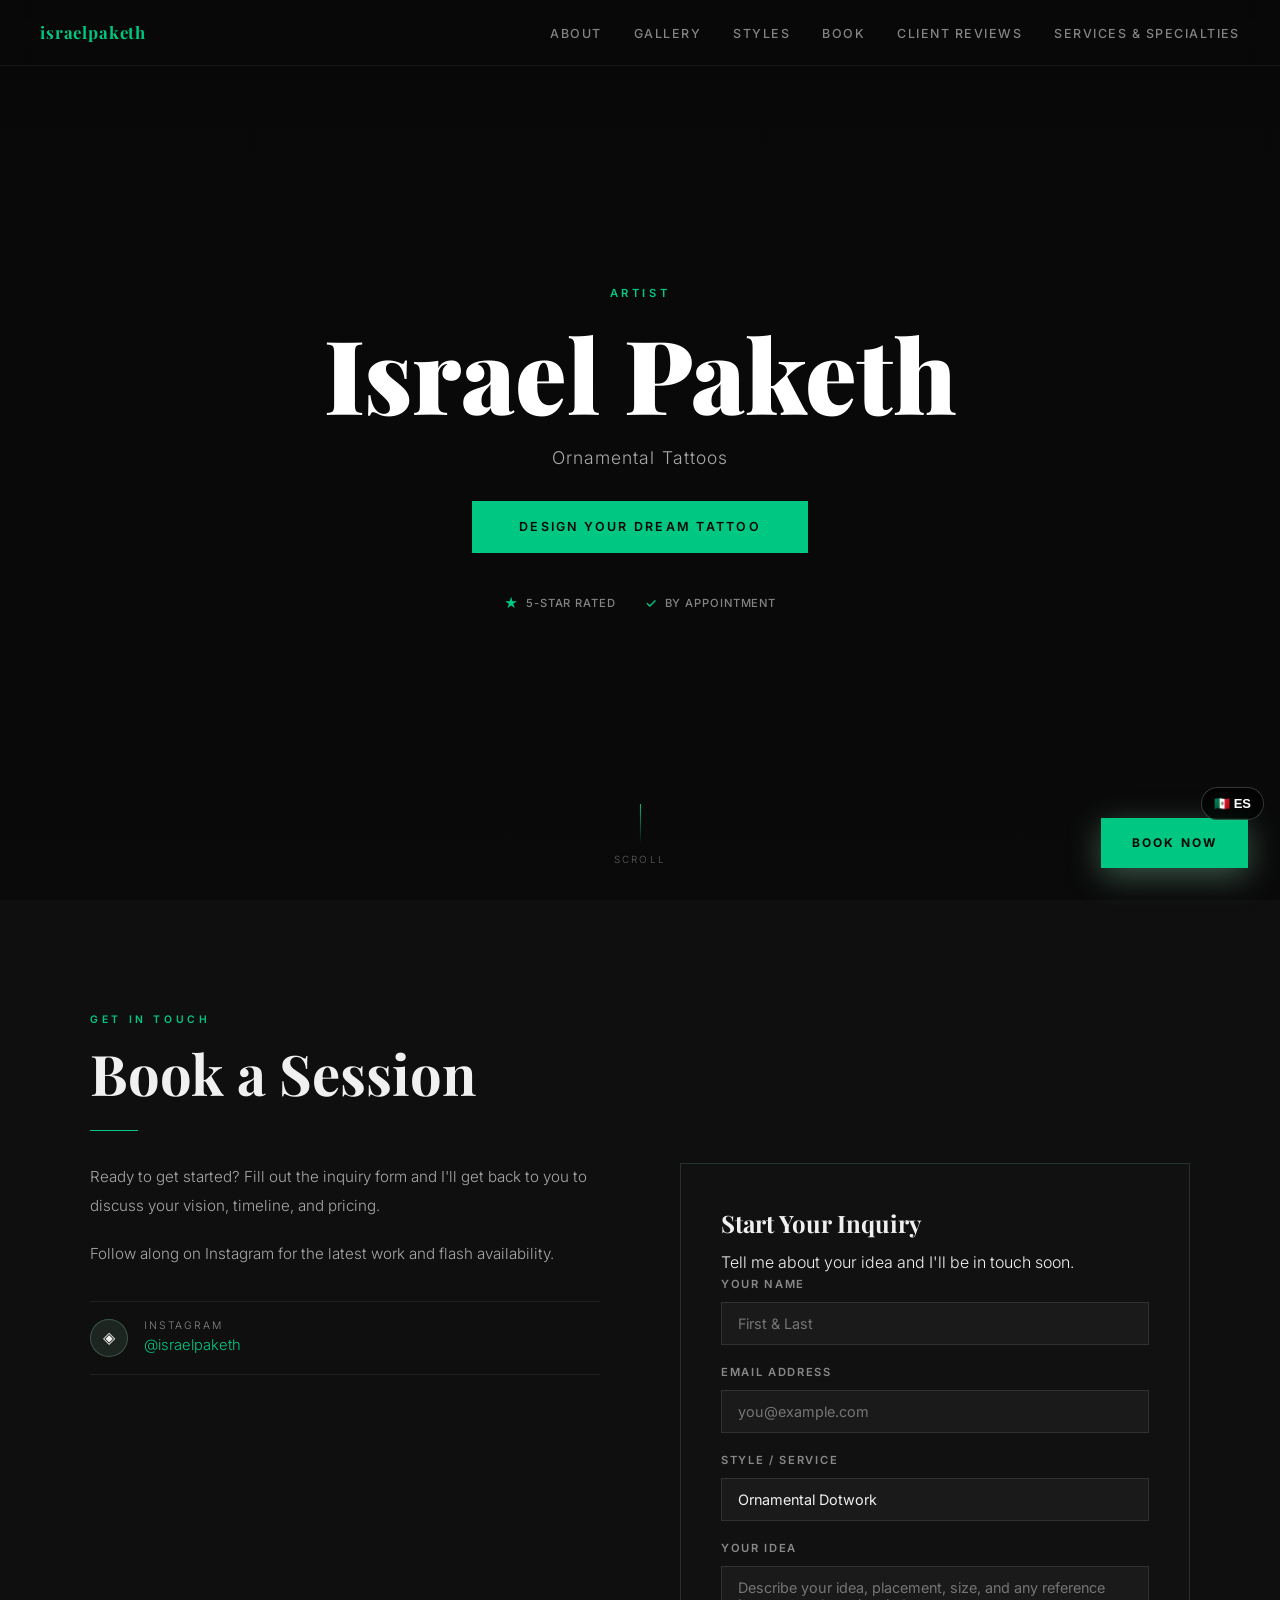
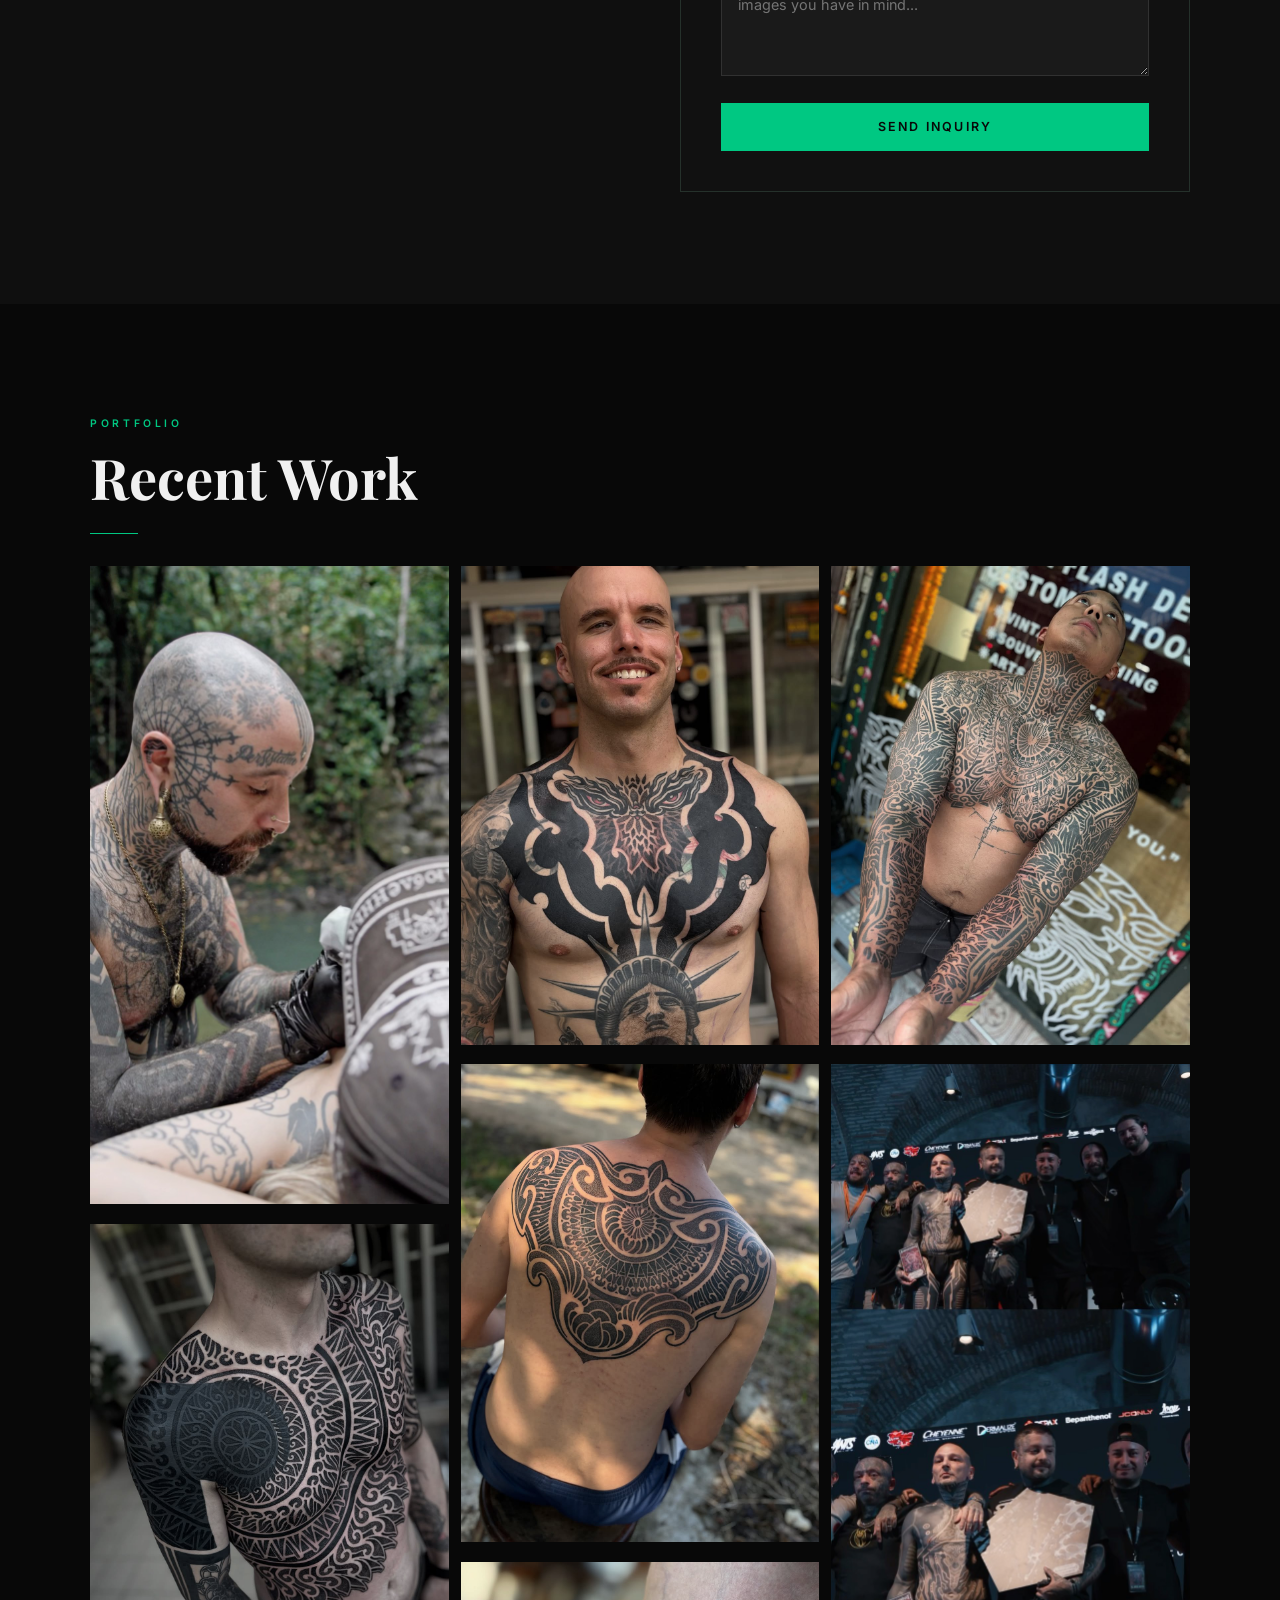
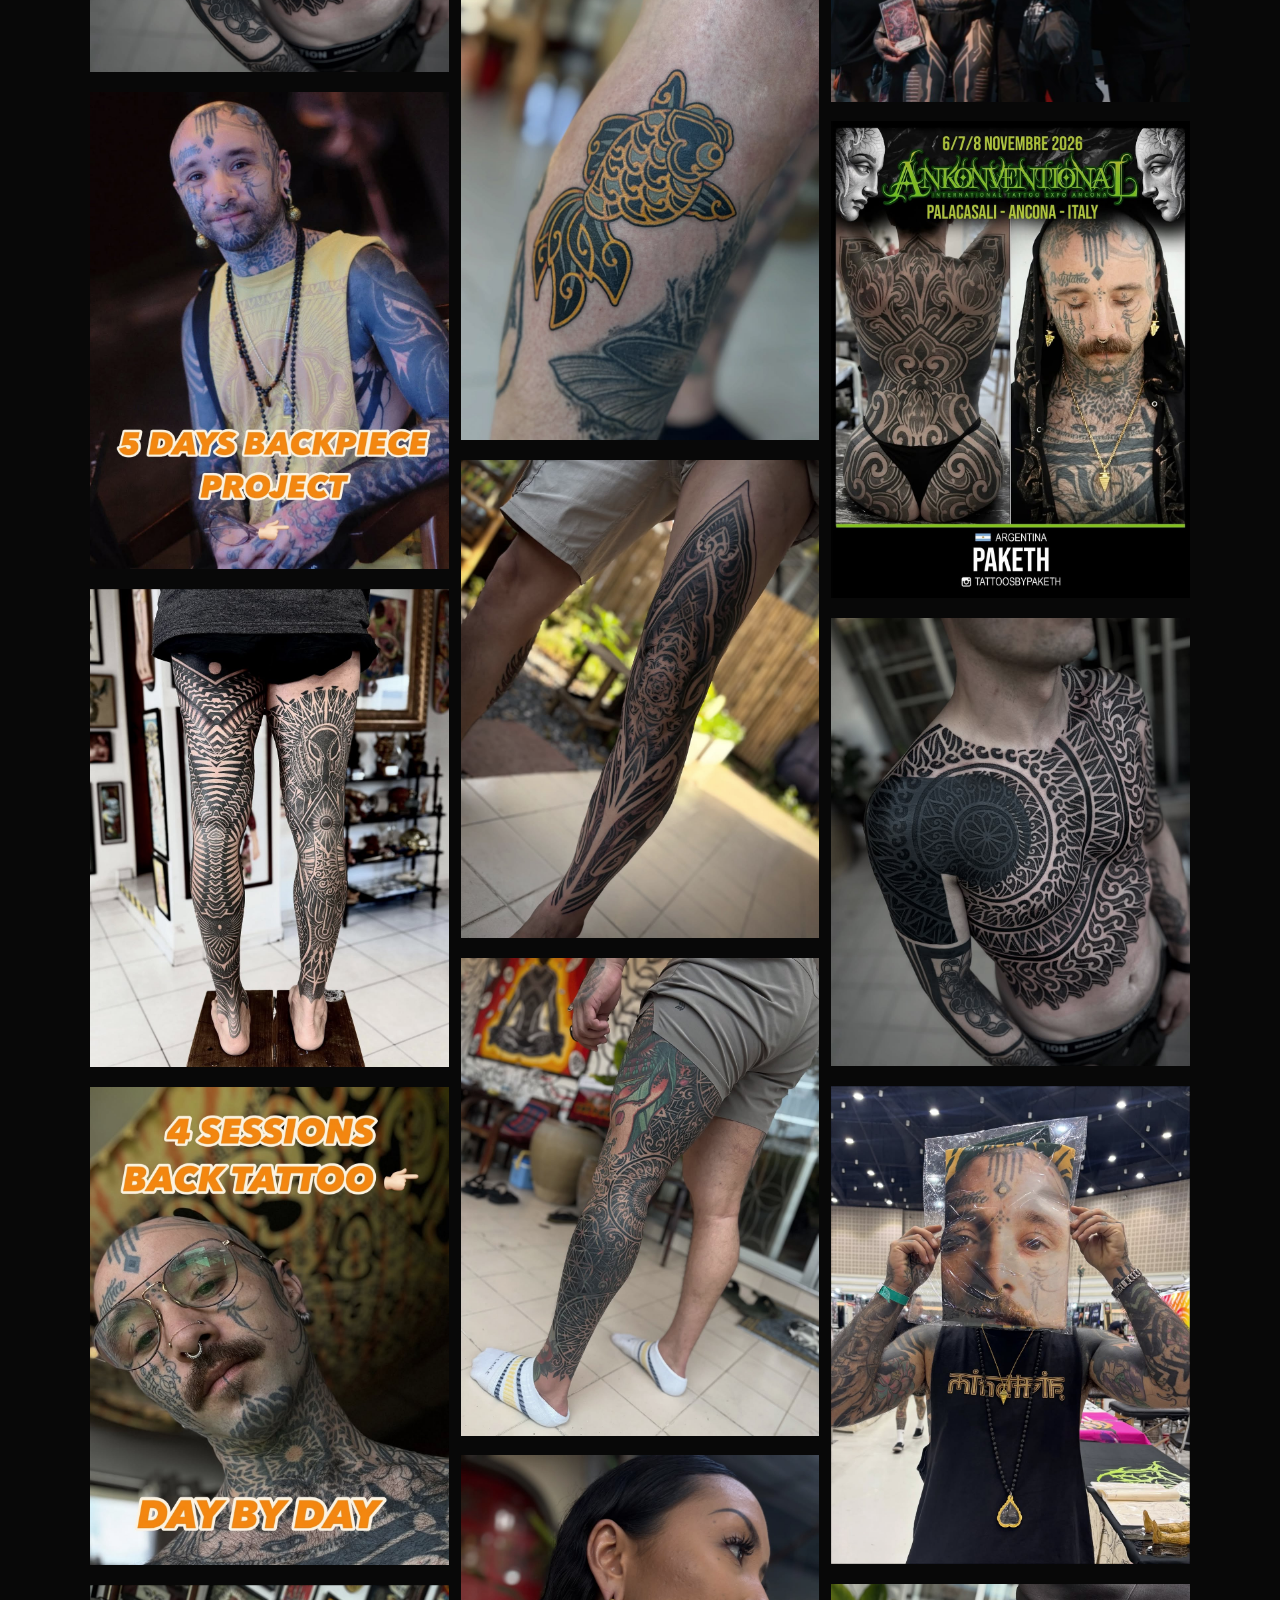
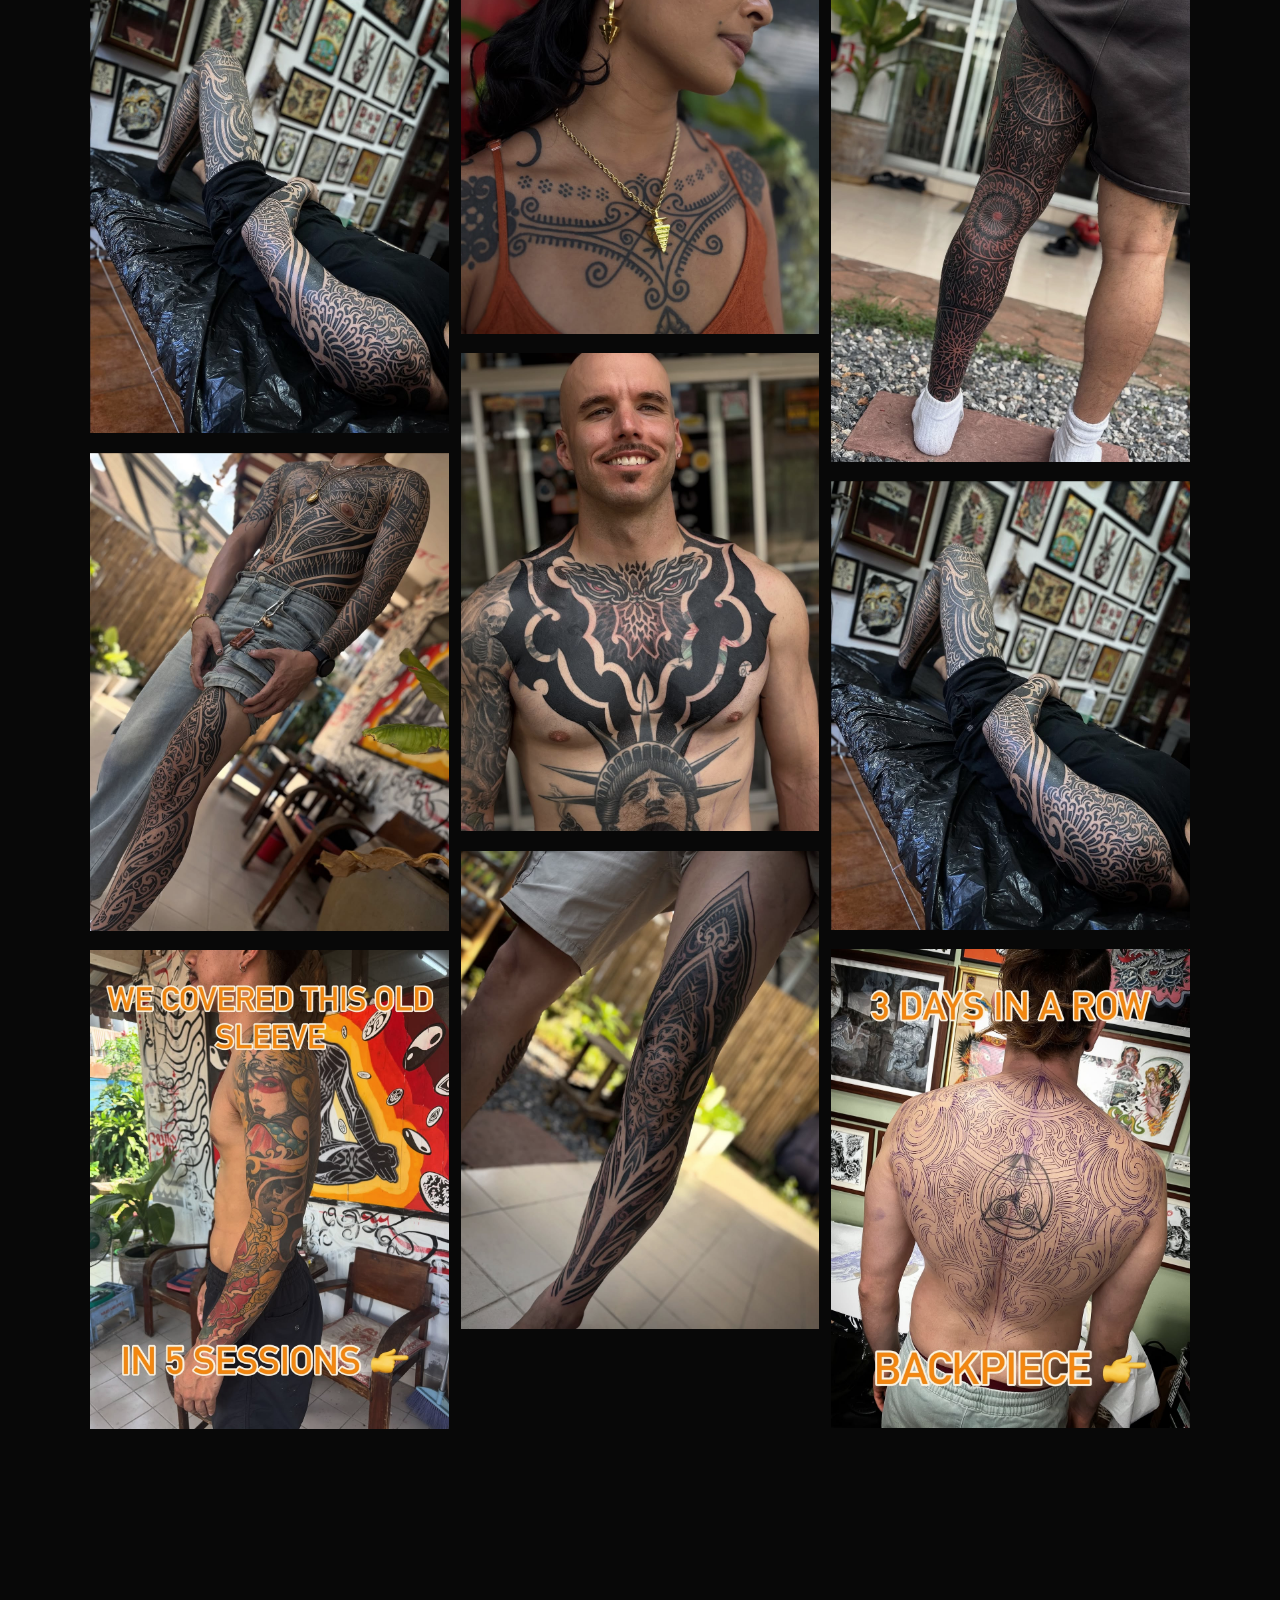
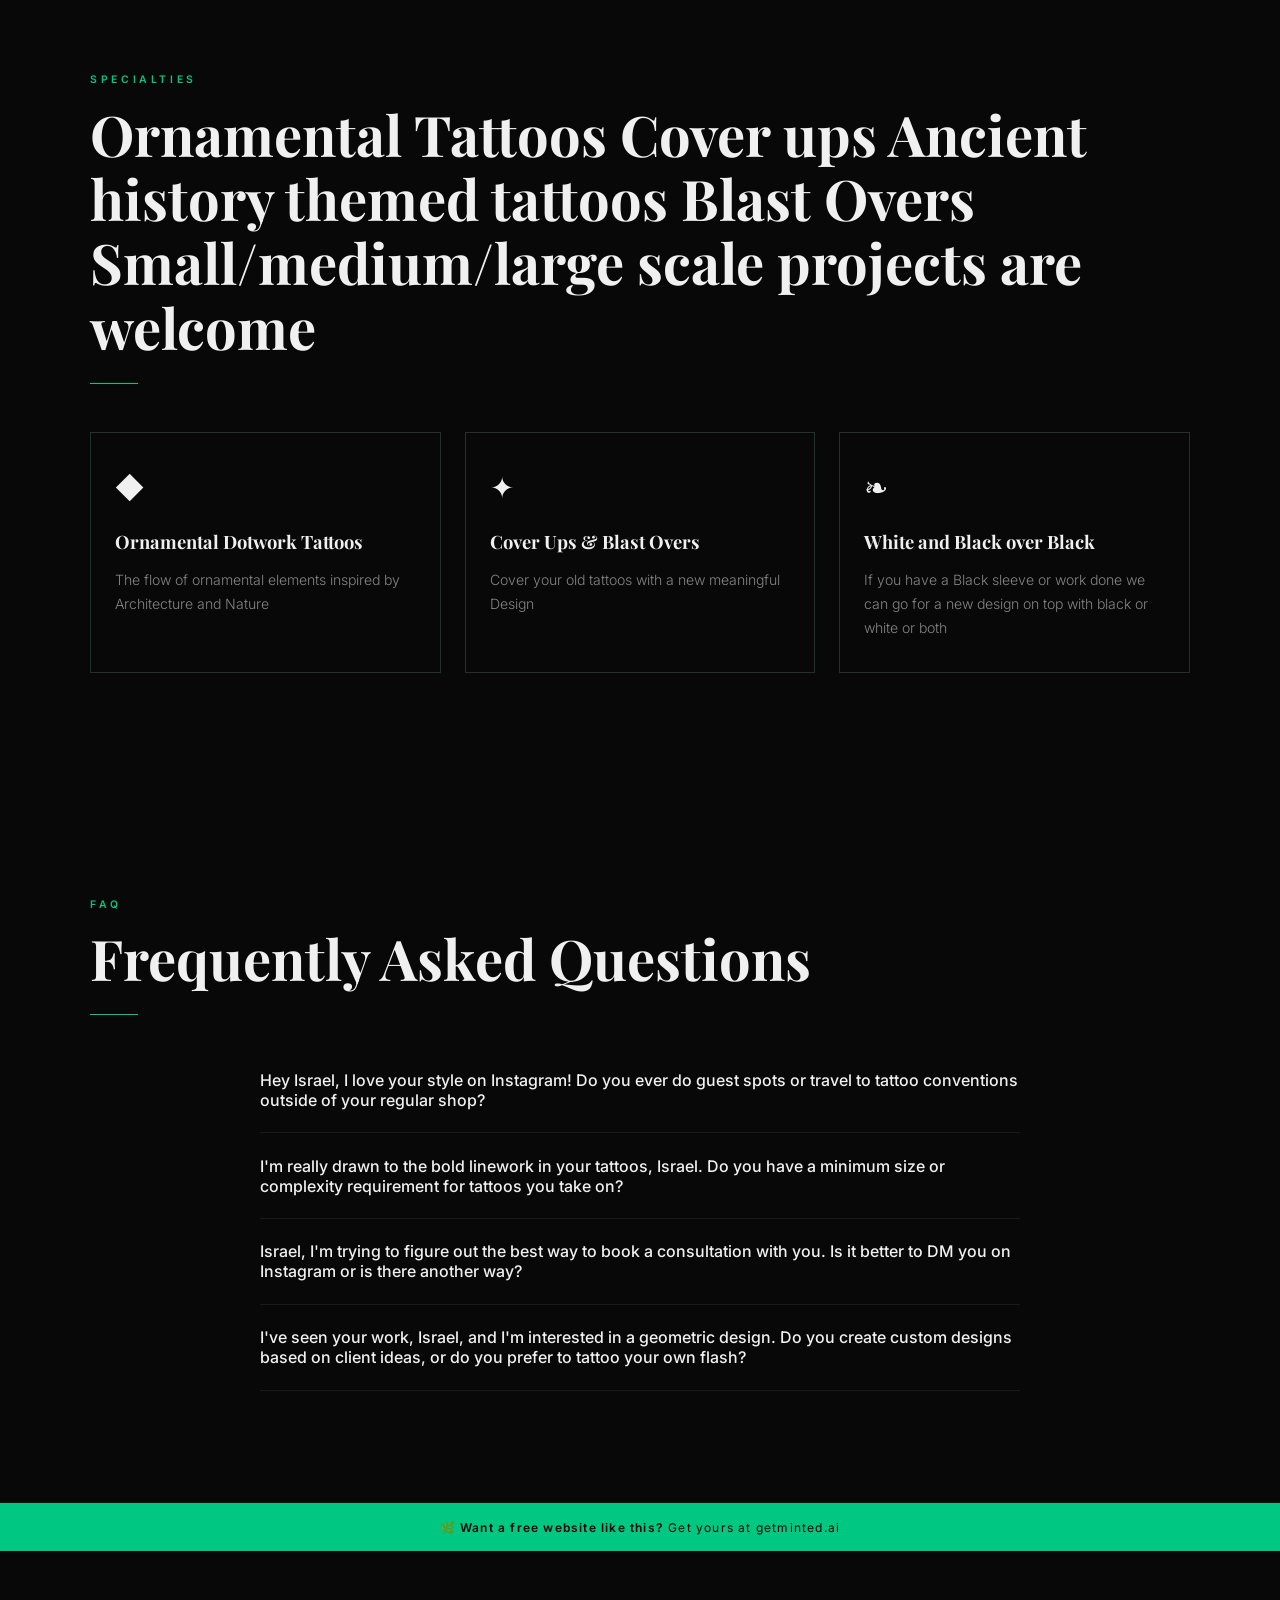
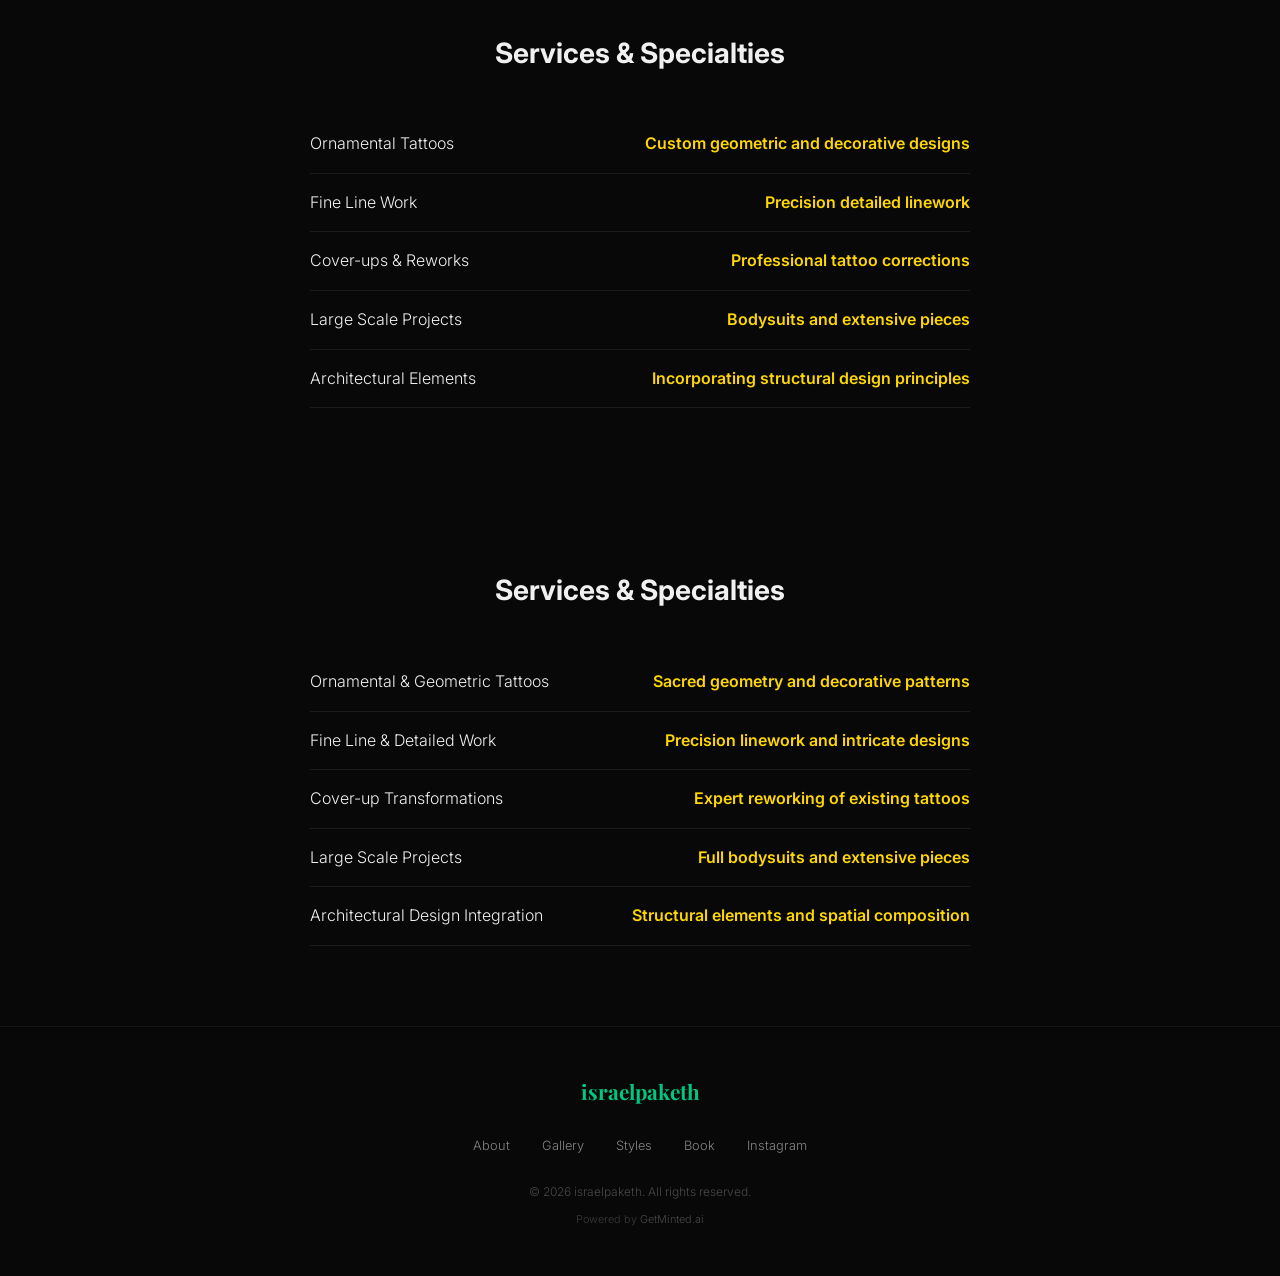
==== commit e9ccb638: "fix: replace broken raw.githubusercontent image URLs with relative paths" ====
--- a/index.html
+++ b/index.html
@@ -509,30 +509,30 @@
       <h2 data-en="Recent Work" data-es="Trabajos Recientes" class="section-title fade-in">Recent Work</h2>
       <div class="divider fade-in"></div>
       <div class="gallery-grid">
-        <div class="gallery-item" data-img="img/tattoo-01.jpg"><img src="https://raw.githubusercontent.com/BayouWebStudio/bayouwebstudio.github.io/main/israelpaketh/img/tattoo-01.jpg" alt="Gallery photo" loading="lazy" /></div>
-        <div class="gallery-item" data-img="img/tattoo-02.jpg"><img src="https://raw.githubusercontent.com/BayouWebStudio/bayouwebstudio.github.io/main/israelpaketh/img/tattoo-02.jpg" alt="Gallery photo" loading="lazy" /></div>
-        <div class="gallery-item" data-img="img/tattoo-03.jpg"><img src="https://raw.githubusercontent.com/BayouWebStudio/bayouwebstudio.github.io/main/israelpaketh/img/tattoo-03.jpg" alt="Gallery photo" loading="lazy" /></div>
-        <div class="gallery-item" data-img="img/tattoo-04.jpg"><img src="https://raw.githubusercontent.com/BayouWebStudio/bayouwebstudio.github.io/main/israelpaketh/img/tattoo-04.jpg" alt="Gallery photo" loading="lazy" /></div>
-        <div class="gallery-item" data-img="img/tattoo-05.jpg"><img src="https://raw.githubusercontent.com/BayouWebStudio/bayouwebstudio.github.io/main/israelpaketh/img/tattoo-05.jpg" alt="Gallery photo" loading="lazy" /></div>
-        <div class="gallery-item" data-img="img/tattoo-06.jpg"><img src="https://raw.githubusercontent.com/BayouWebStudio/bayouwebstudio.github.io/main/israelpaketh/img/tattoo-06.jpg" alt="Gallery photo" loading="lazy" /></div>
-        <div class="gallery-item" data-img="img/tattoo-07.jpg"><img src="https://raw.githubusercontent.com/BayouWebStudio/bayouwebstudio.github.io/main/israelpaketh/img/tattoo-07.jpg" alt="Gallery photo" loading="lazy" /></div>
-        <div class="gallery-item" data-img="img/tattoo-10.jpg"><img src="https://raw.githubusercontent.com/BayouWebStudio/bayouwebstudio.github.io/main/israelpaketh/img/tattoo-10.jpg" alt="Gallery photo" loading="lazy" /></div>
-        <div class="gallery-item" data-img="img/tattoo-08.jpg"><img src="https://raw.githubusercontent.com/BayouWebStudio/bayouwebstudio.github.io/main/israelpaketh/img/tattoo-08.jpg" alt="Gallery photo" loading="lazy" /></div>
-        <div class="gallery-item" data-img="img/tattoo-09.jpg"><img src="https://raw.githubusercontent.com/BayouWebStudio/bayouwebstudio.github.io/main/israelpaketh/img/tattoo-09.jpg" alt="Gallery photo" loading="lazy" /></div>
-        <div class="gallery-item" data-img="img/tattoo-11.jpg"><img src="https://raw.githubusercontent.com/BayouWebStudio/bayouwebstudio.github.io/main/israelpaketh/img/tattoo-11.jpg" alt="Gallery photo" loading="lazy" /></div>
-        <div class="gallery-item" data-img="img/tattoo-12.jpg"><img src="https://raw.githubusercontent.com/BayouWebStudio/bayouwebstudio.github.io/main/israelpaketh/img/tattoo-12.jpg" alt="Gallery photo" loading="lazy" /></div>
-        <div class="gallery-item" data-img="img/tattoo_01.jpg"><img src="https://raw.githubusercontent.com/BayouWebStudio/bayouwebstudio.github.io/main/israelpaketh/img/tattoo_01.jpg" alt="Gallery photo" loading="lazy" /></div>
-        <div class="gallery-item" data-img="img/tattoo_02.jpg"><img src="https://raw.githubusercontent.com/BayouWebStudio/bayouwebstudio.github.io/main/israelpaketh/img/tattoo_02.jpg" alt="Gallery photo" loading="lazy" /></div>
-        <div class="gallery-item" data-img="img/tattoo_03.jpg"><img src="https://raw.githubusercontent.com/BayouWebStudio/bayouwebstudio.github.io/main/israelpaketh/img/tattoo_03.jpg" alt="Gallery photo" loading="lazy" /></div>
-        <div class="gallery-item" data-img="img/tattoo_04.jpg"><img src="https://raw.githubusercontent.com/BayouWebStudio/bayouwebstudio.github.io/main/israelpaketh/img/tattoo_04.jpg" alt="Gallery photo" loading="lazy" /></div>
-        <div class="gallery-item" data-img="img/tattoo_05.jpg"><img src="https://raw.githubusercontent.com/BayouWebStudio/bayouwebstudio.github.io/main/israelpaketh/img/tattoo_05.jpg" alt="Gallery photo" loading="lazy" /></div>
-        <div class="gallery-item" data-img="img/tattoo_06.jpg"><img src="https://raw.githubusercontent.com/BayouWebStudio/bayouwebstudio.github.io/main/israelpaketh/img/tattoo_06.jpg" alt="Gallery photo" loading="lazy" /></div>
-        <div class="gallery-item" data-img="img/tattoo_07.jpg"><img src="https://raw.githubusercontent.com/BayouWebStudio/bayouwebstudio.github.io/main/israelpaketh/img/tattoo_07.jpg" alt="Gallery photo" loading="lazy" /></div>
-        <div class="gallery-item" data-img="img/tattoo_08.jpg"><img src="https://raw.githubusercontent.com/BayouWebStudio/bayouwebstudio.github.io/main/israelpaketh/img/tattoo_08.jpg" alt="Gallery photo" loading="lazy" /></div>
-        <div class="gallery-item" data-img="img/tattoo_09.jpg"><img src="https://raw.githubusercontent.com/BayouWebStudio/bayouwebstudio.github.io/main/israelpaketh/img/tattoo_09.jpg" alt="Gallery photo" loading="lazy" /></div>
-        <div class="gallery-item" data-img="img/tattoo_10.jpg"><img src="https://raw.githubusercontent.com/BayouWebStudio/bayouwebstudio.github.io/main/israelpaketh/img/tattoo_10.jpg" alt="Gallery photo" loading="lazy" /></div>
-        <div class="gallery-item" data-img="img/tattoo_11.jpg"><img src="https://raw.githubusercontent.com/BayouWebStudio/bayouwebstudio.github.io/main/israelpaketh/img/tattoo_11.jpg" alt="Gallery photo" loading="lazy" /></div>
-        <div class="gallery-item" data-img="img/tattoo_12.jpg"><img src="https://raw.githubusercontent.com/BayouWebStudio/bayouwebstudio.github.io/main/israelpaketh/img/tattoo_12.jpg" alt="Gallery photo" loading="lazy" /></div>
+        <div class="gallery-item" data-img="img/tattoo-01.jpg"><img src="img/tattoo-01.jpg" alt="Gallery photo" loading="lazy" /></div>
+        <div class="gallery-item" data-img="img/tattoo-02.jpg"><img src="img/tattoo-02.jpg" alt="Gallery photo" loading="lazy" /></div>
+        <div class="gallery-item" data-img="img/tattoo-03.jpg"><img src="img/tattoo-03.jpg" alt="Gallery photo" loading="lazy" /></div>
+        <div class="gallery-item" data-img="img/tattoo-04.jpg"><img src="img/tattoo-04.jpg" alt="Gallery photo" loading="lazy" /></div>
+        <div class="gallery-item" data-img="img/tattoo-05.jpg"><img src="img/tattoo-05.jpg" alt="Gallery photo" loading="lazy" /></div>
+        <div class="gallery-item" data-img="img/tattoo-06.jpg"><img src="img/tattoo-06.jpg" alt="Gallery photo" loading="lazy" /></div>
+        <div class="gallery-item" data-img="img/tattoo-07.jpg"><img src="img/tattoo-07.jpg" alt="Gallery photo" loading="lazy" /></div>
+        <div class="gallery-item" data-img="img/tattoo-10.jpg"><img src="img/tattoo-10.jpg" alt="Gallery photo" loading="lazy" /></div>
+        <div class="gallery-item" data-img="img/tattoo-08.jpg"><img src="img/tattoo-08.jpg" alt="Gallery photo" loading="lazy" /></div>
+        <div class="gallery-item" data-img="img/tattoo-09.jpg"><img src="img/tattoo-09.jpg" alt="Gallery photo" loading="lazy" /></div>
+        <div class="gallery-item" data-img="img/tattoo-11.jpg"><img src="img/tattoo-11.jpg" alt="Gallery photo" loading="lazy" /></div>
+        <div class="gallery-item" data-img="img/tattoo-12.jpg"><img src="img/tattoo-12.jpg" alt="Gallery photo" loading="lazy" /></div>
+        <div class="gallery-item" data-img="img/tattoo_01.jpg"><img src="img/tattoo_01.jpg" alt="Gallery photo" loading="lazy" /></div>
+        <div class="gallery-item" data-img="img/tattoo_02.jpg"><img src="img/tattoo_02.jpg" alt="Gallery photo" loading="lazy" /></div>
+        <div class="gallery-item" data-img="img/tattoo_03.jpg"><img src="img/tattoo_03.jpg" alt="Gallery photo" loading="lazy" /></div>
+        <div class="gallery-item" data-img="img/tattoo_04.jpg"><img src="img/tattoo_04.jpg" alt="Gallery photo" loading="lazy" /></div>
+        <div class="gallery-item" data-img="img/tattoo_05.jpg"><img src="img/tattoo_05.jpg" alt="Gallery photo" loading="lazy" /></div>
+        <div class="gallery-item" data-img="img/tattoo_06.jpg"><img src="img/tattoo_06.jpg" alt="Gallery photo" loading="lazy" /></div>
+        <div class="gallery-item" data-img="img/tattoo_07.jpg"><img src="img/tattoo_07.jpg" alt="Gallery photo" loading="lazy" /></div>
+        <div class="gallery-item" data-img="img/tattoo_08.jpg"><img src="img/tattoo_08.jpg" alt="Gallery photo" loading="lazy" /></div>
+        <div class="gallery-item" data-img="img/tattoo_09.jpg"><img src="img/tattoo_09.jpg" alt="Gallery photo" loading="lazy" /></div>
+        <div class="gallery-item" data-img="img/tattoo_10.jpg"><img src="img/tattoo_10.jpg" alt="Gallery photo" loading="lazy" /></div>
+        <div class="gallery-item" data-img="img/tattoo_11.jpg"><img src="img/tattoo_11.jpg" alt="Gallery photo" loading="lazy" /></div>
+        <div class="gallery-item" data-img="img/tattoo_12.jpg"><img src="img/tattoo_12.jpg" alt="Gallery photo" loading="lazy" /></div>
       </div>
     </div>
   </section>
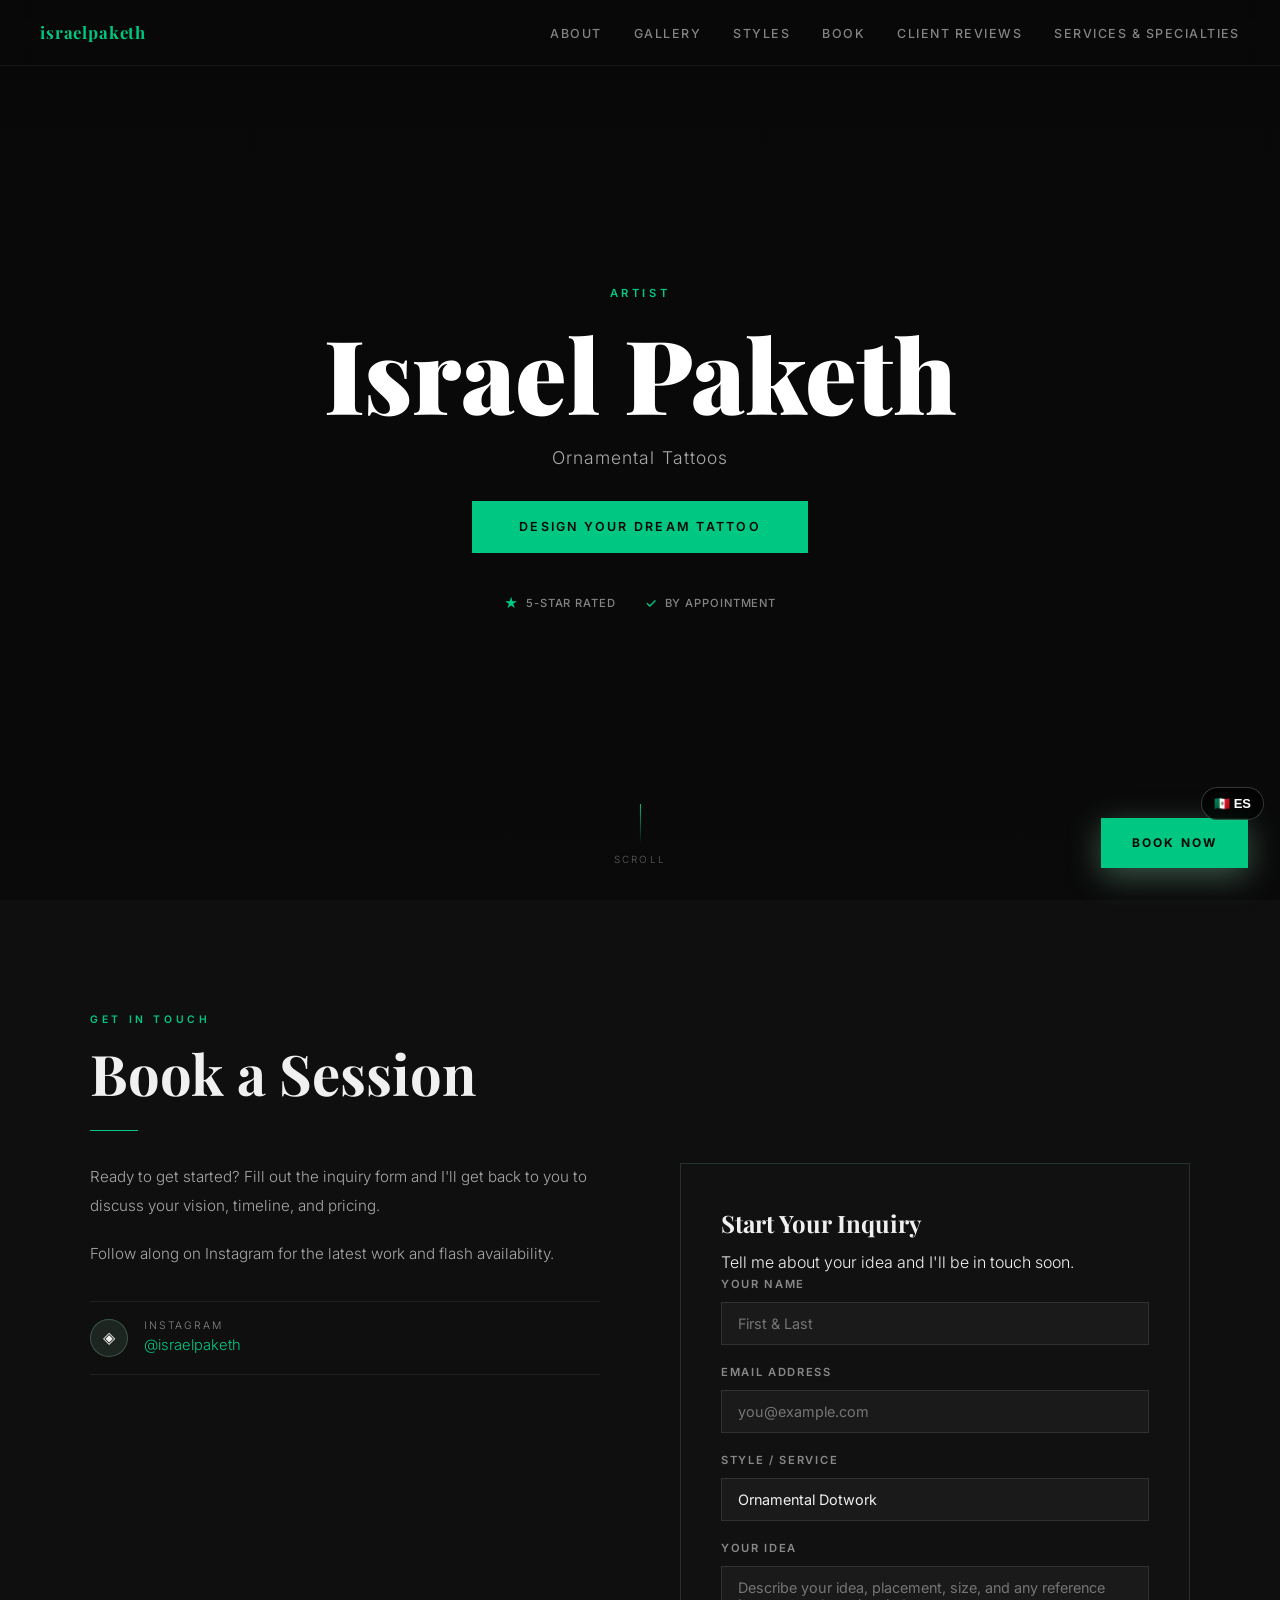
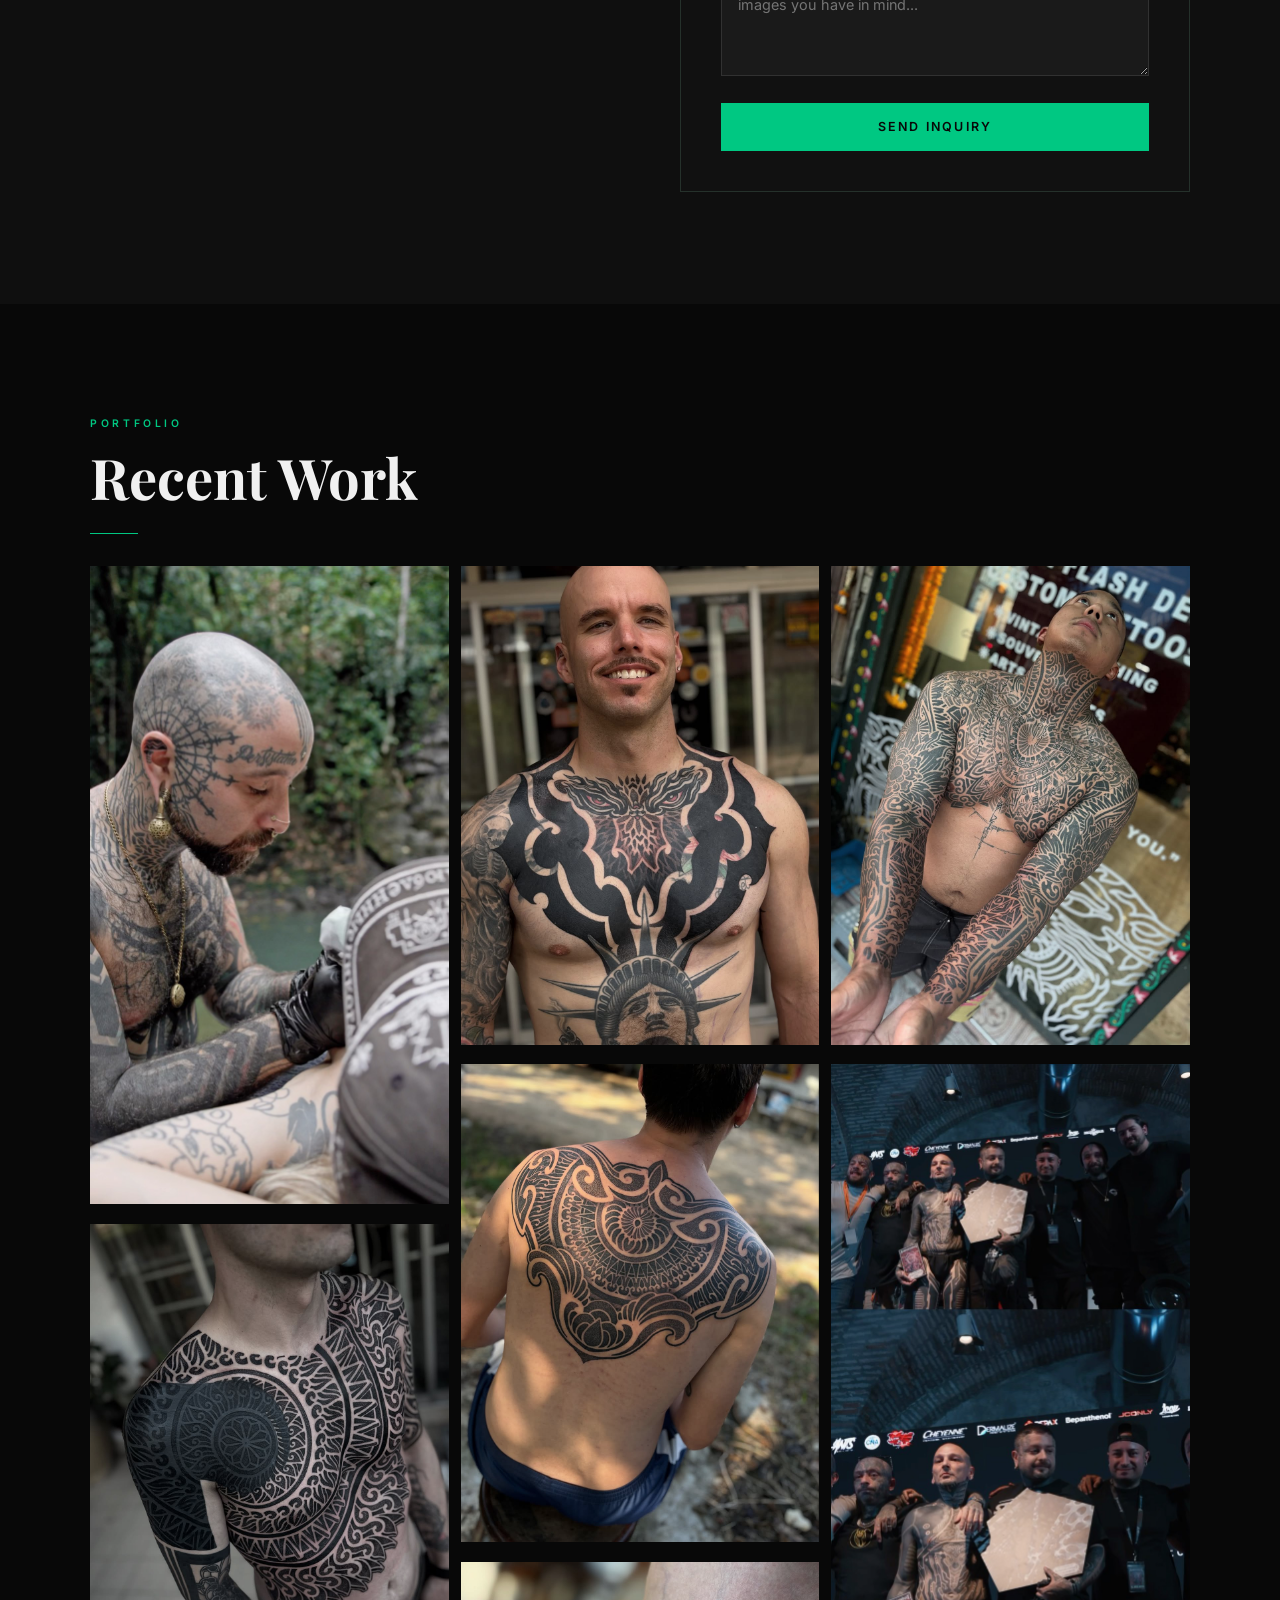
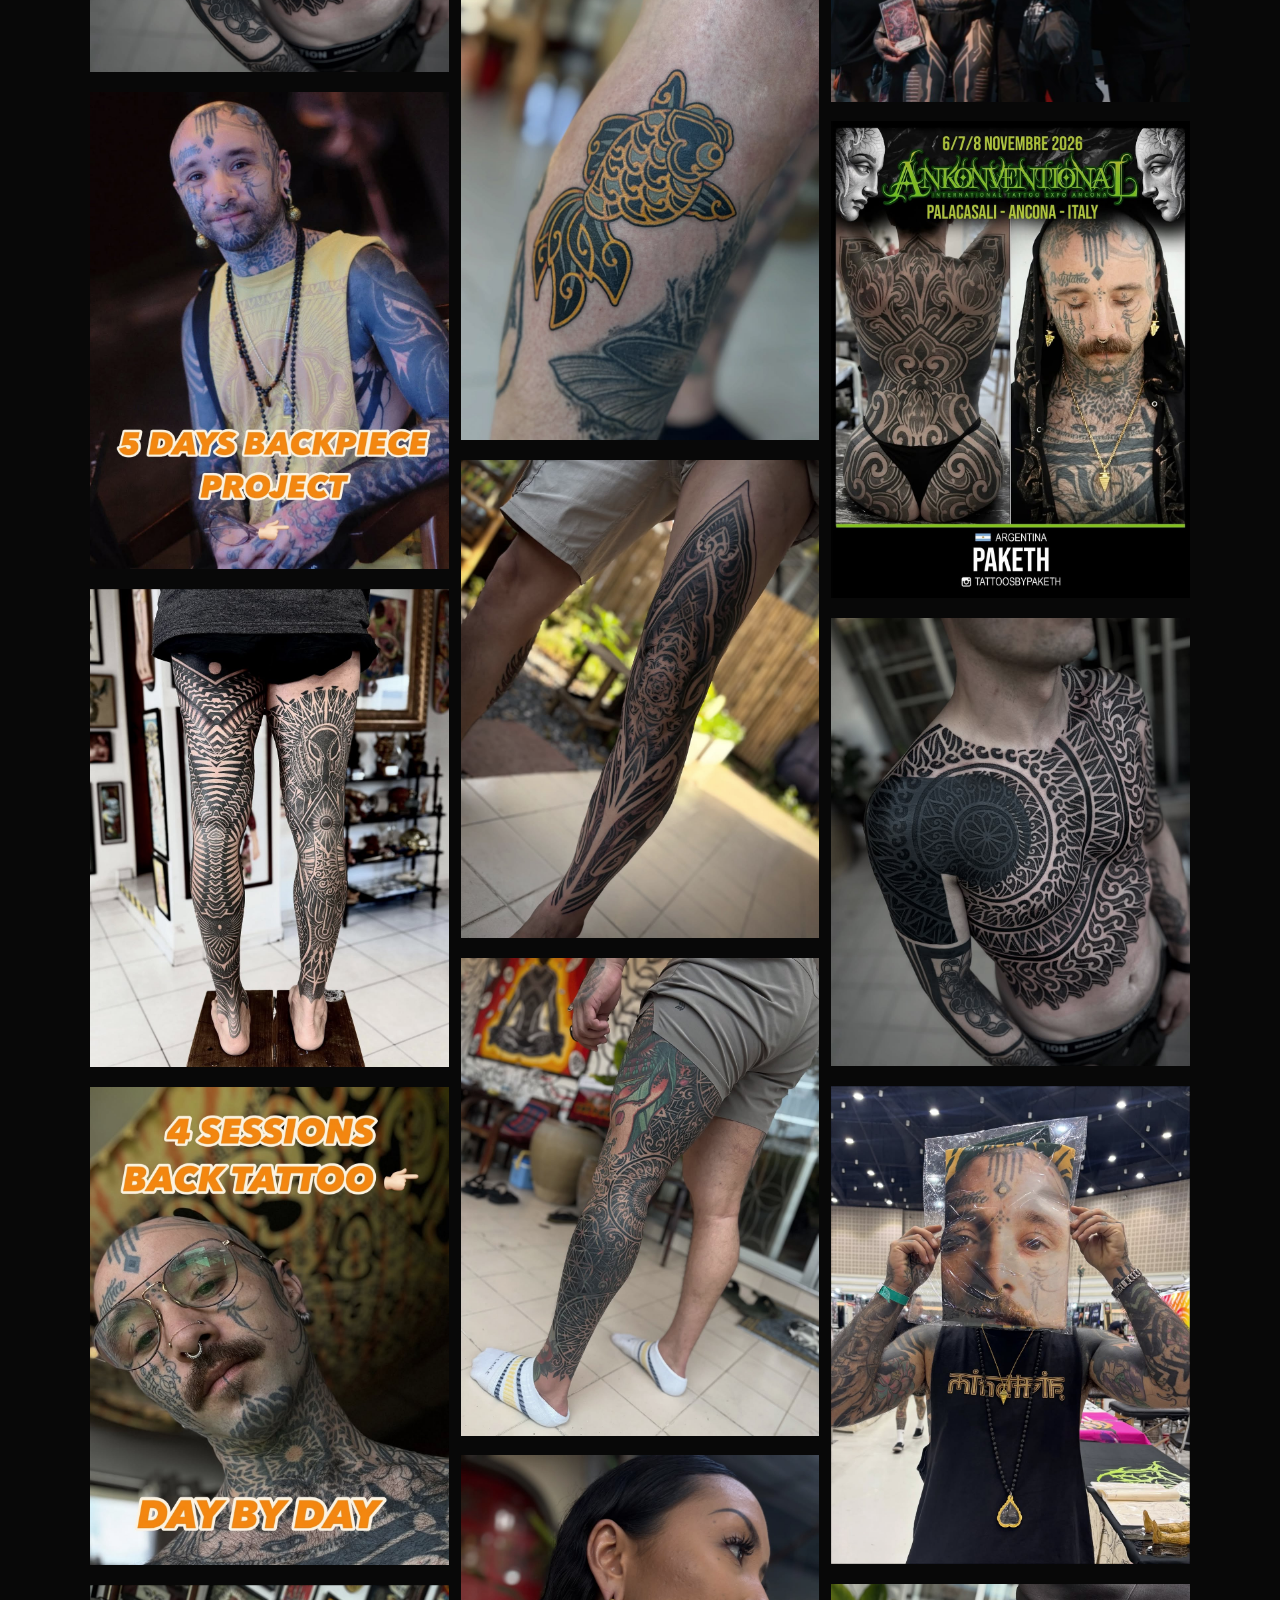
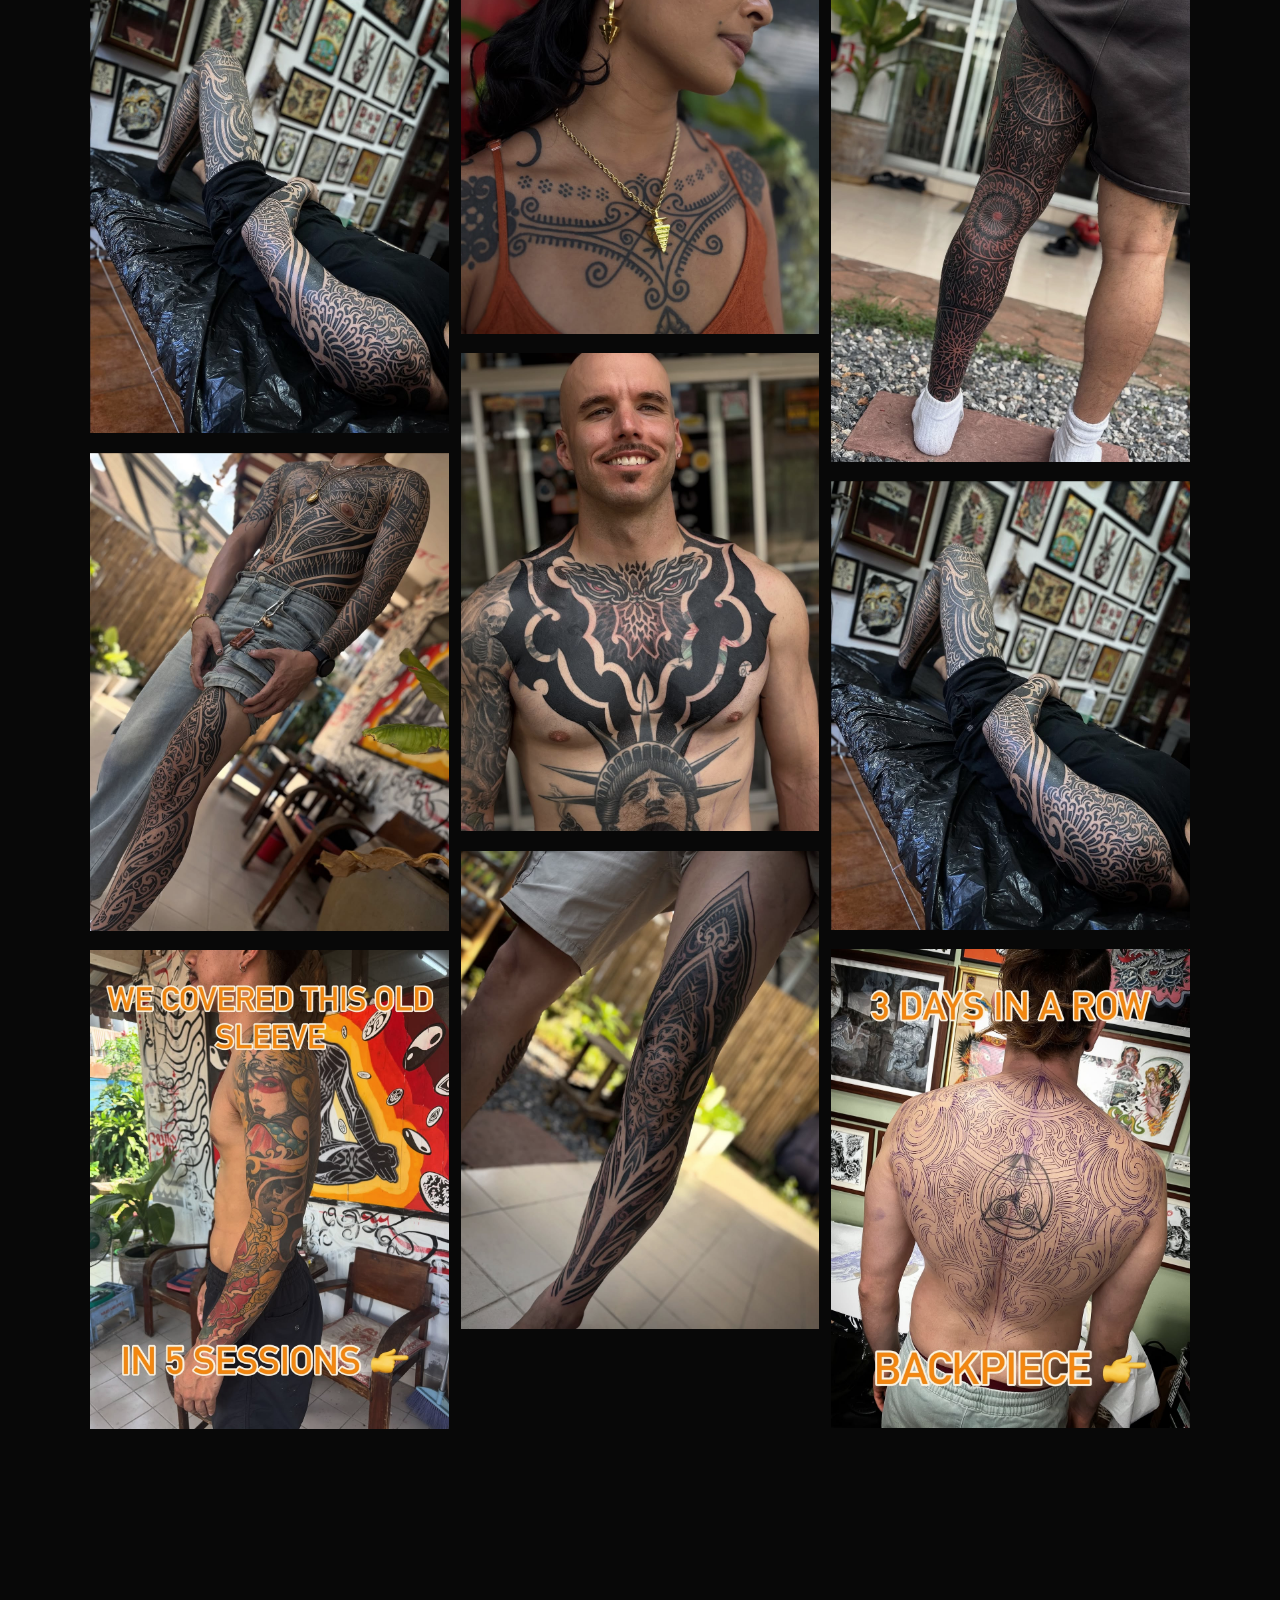
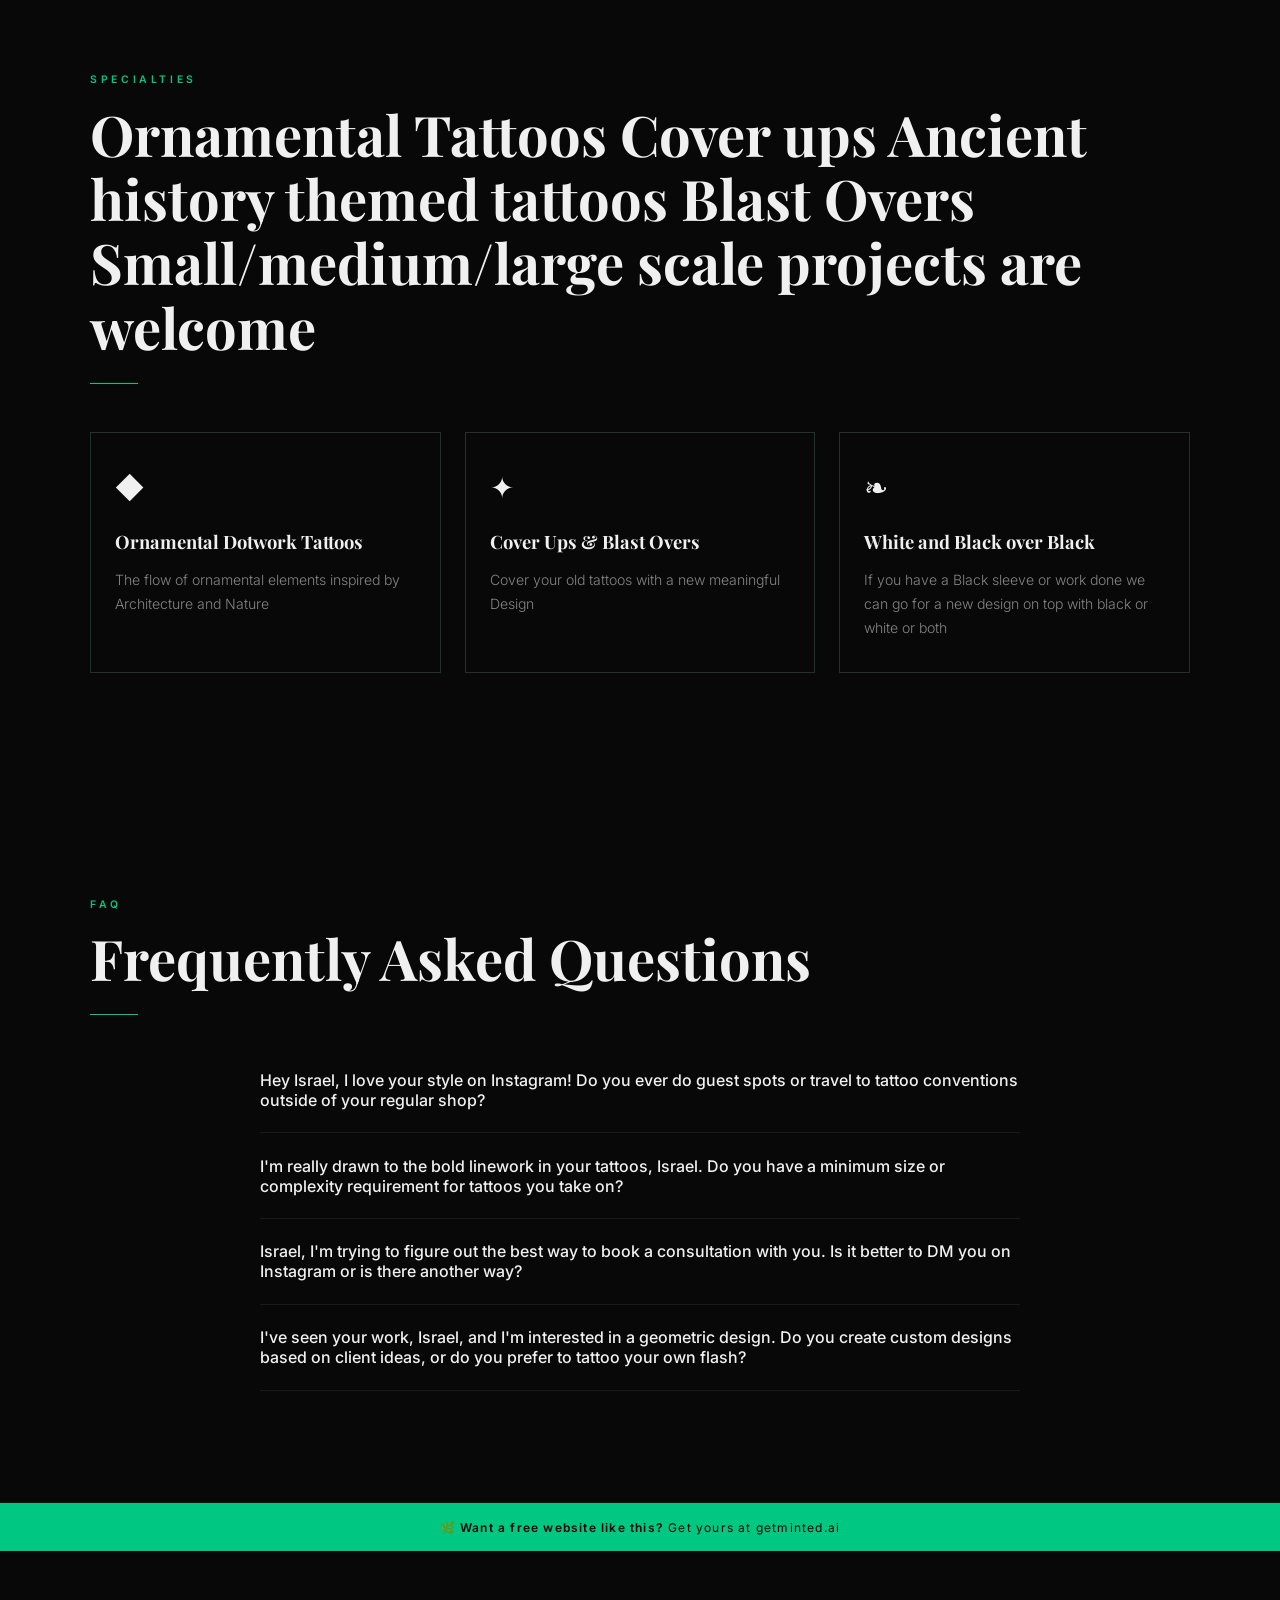
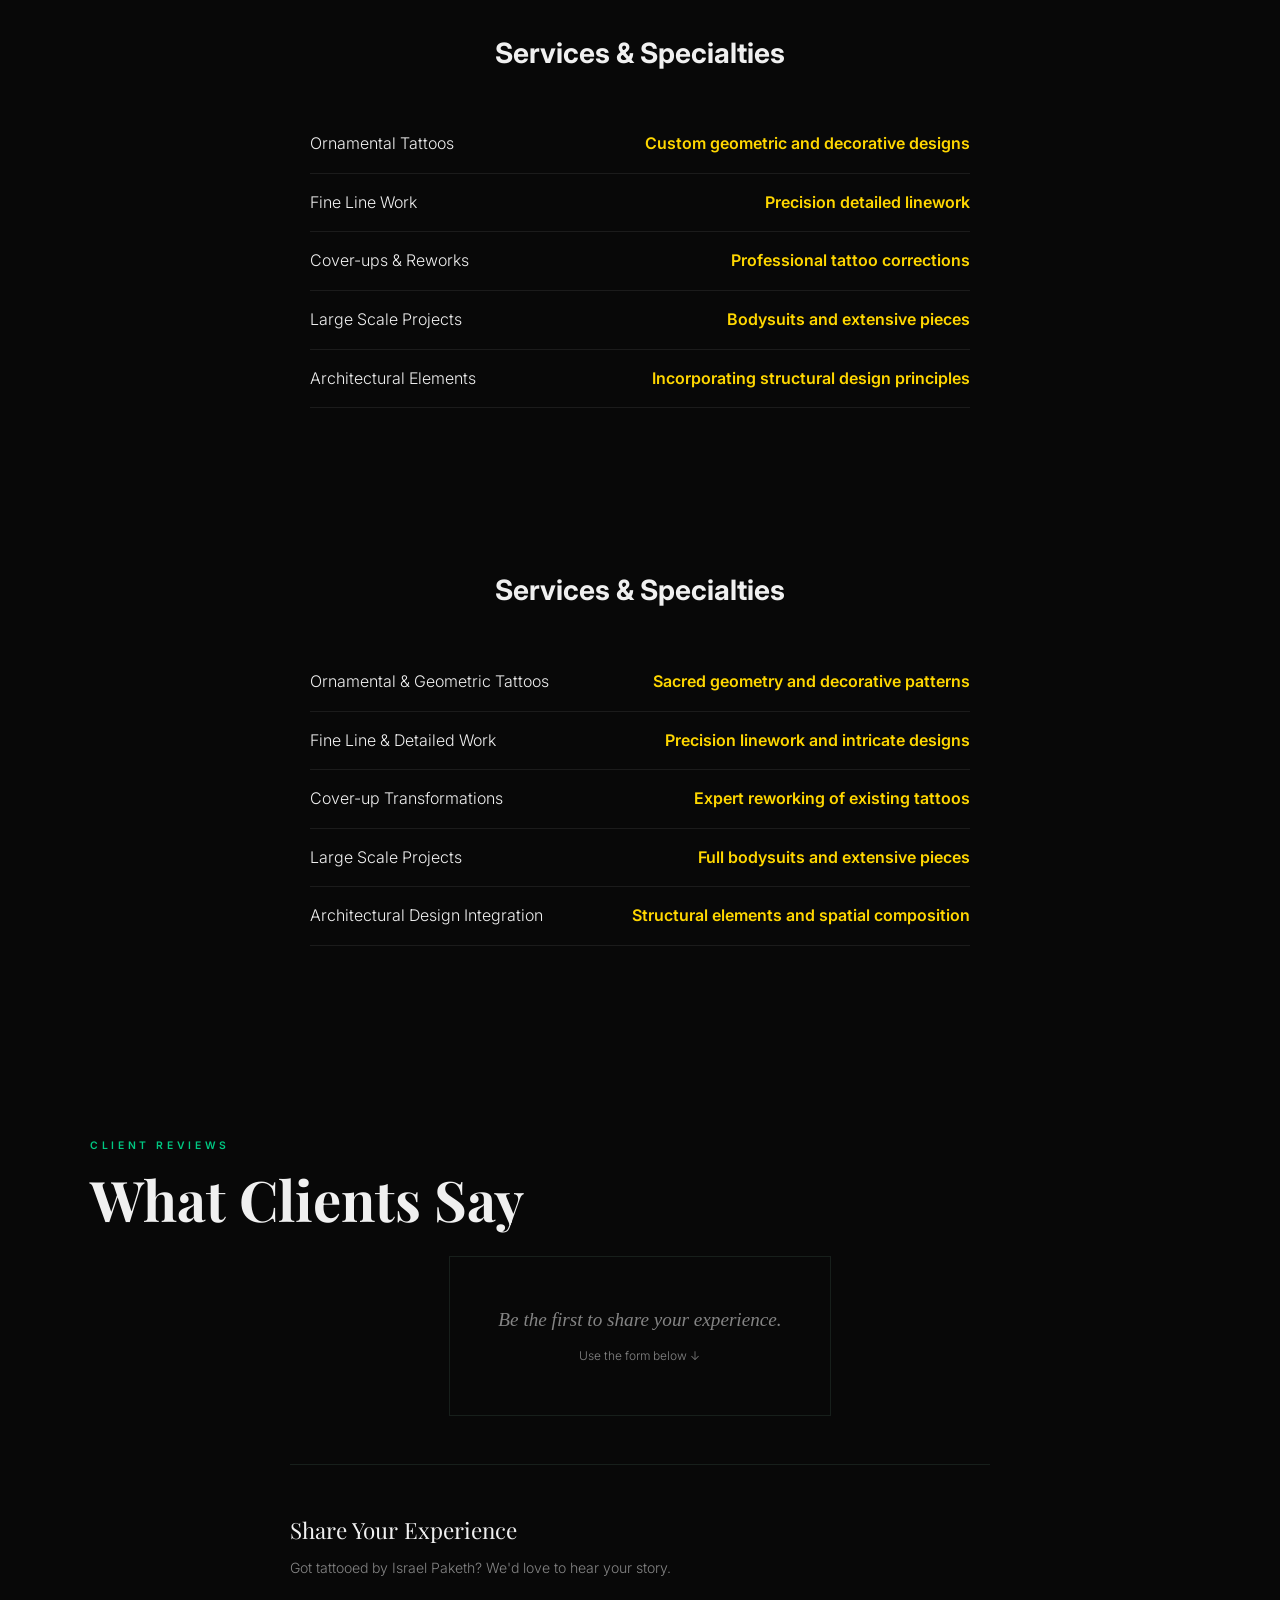
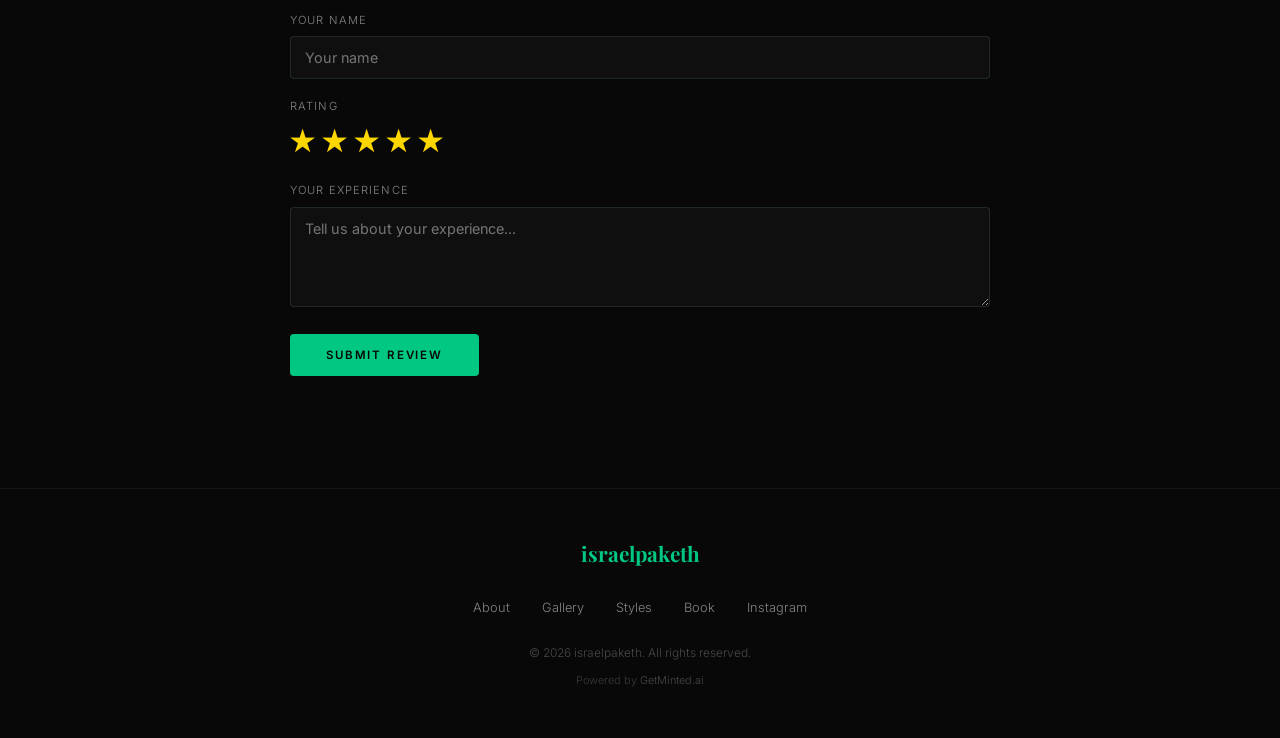
==== commit 4198d3e2: "Add testimonials section with submission form + Convex backend" ====
--- a/index.html
+++ b/index.html
@@ -271,6 +271,35 @@
     .testimonial-stars { color: var(--accent); font-size: 1.1rem; letter-spacing: 0.15em; margin-bottom: 1rem; }
     .testimonial-text { font-size: 0.95rem; color: var(--muted); line-height: 1.8; font-style: italic; margin-bottom: 1rem; }
     .testimonial-author { font-size: 0.75rem; font-weight: 600; letter-spacing: 0.12em; text-transform: uppercase; color: var(--accent); }
+    .testimonial-form-wrap { max-width: 700px; margin: 3rem auto 0; padding-top: 3rem; border-top: 1px solid rgba(152,232,193,0.1); }
+    .testimonial-form-wrap h3 { font-family: 'Playfair Display', serif; font-size: 1.4rem; font-weight: 400; margin-bottom: 0.5rem; }
+    .testimonial-form-wrap > p { color: var(--muted); font-size: 0.88rem; margin-bottom: 2rem; }
+    .t-form-group { margin-bottom: 1.2rem; }
+    .t-form-group label { display: block; font-size: 0.7rem; letter-spacing: 0.1em; text-transform: uppercase; color: var(--muted); margin-bottom: 0.4rem; }
+    .t-form-group input, .t-form-group textarea {
+      width: 100%; background: rgba(255,255,255,0.03); border: 1px solid rgba(152,232,193,0.12); color: var(--white);
+      font-family: 'Inter', sans-serif; font-size: 0.9rem; padding: 12px 14px; outline: none; transition: border-color 0.2s; border-radius: 4px;
+    }
+    .t-form-group input:focus, .t-form-group textarea:focus { border-color: var(--accent); }
+    .t-form-group textarea { resize: vertical; min-height: 100px; }
+    .t-star-rating { display: flex; gap: 6px; margin-top: 4px; }
+    .t-star-rating .tstar { font-size: 1.6rem; cursor: pointer; color: rgba(152,232,193,0.2); transition: color 0.15s, transform 0.15s; user-select: none; }
+    .t-star-rating .tstar:hover, .t-star-rating .tstar.active { color: #FFD700; transform: scale(1.12); }
+    .t-submit-btn {
+      background: var(--accent); color: var(--black); border: none; cursor: pointer;
+      font-family: 'Inter', sans-serif; font-size: 0.72rem; letter-spacing: 0.16em;
+      text-transform: uppercase; padding: 14px 36px; font-weight: 600; border-radius: 4px; transition: opacity 0.2s;
+    }
+    .t-submit-btn:hover { opacity: 0.85; }
+    .t-submit-btn:disabled { opacity: 0.4; cursor: not-allowed; }
+    .t-success { display: none; background: rgba(152,232,193,0.06); border: 1px solid rgba(152,232,193,0.15); padding: 20px; text-align: center; margin-top: 1.5rem; border-radius: 4px; }
+    .t-success p { color: var(--accent); font-size: 0.95rem; margin-bottom: 4px; }
+    .t-success small { color: var(--muted); font-size: 0.78rem; }
+    .t-loading { display: inline-block; width: 14px; height: 14px; border: 2px solid rgba(152,232,193,0.2); border-top-color: var(--accent); border-radius: 50%; animation: tspin 0.6s linear infinite; vertical-align: middle; margin-right: 6px; }
+    @keyframes tspin { to { transform: rotate(360deg); } }
+    .t-empty { border: 1px solid rgba(152,232,193,0.1); padding: 48px; text-align: center; max-width: 700px; margin: 0 auto; }
+    .t-empty p { font-family: 'Playfair Display', serif; font-size: 1.2rem; font-style: italic; color: var(--muted); margin-bottom: 6px; }
+    .t-empty small { color: var(--muted); font-size: 0.75rem; }
 
     /* ── BOOKING ── */
     #booking { background: var(--dark); }
@@ -699,6 +728,49 @@
 
   
 
+  <!-- Testimonials Section -->
+  <section class="section" id="testimonials">
+    <div class="container">
+      <p class="section-label reveal" data-en="Client Reviews" data-es="Reseñas de Clientes">Client Reviews</p>
+      <h2 class="section-title reveal" data-en="What Clients Say" data-es="Lo Que Dicen los Clientes">What Clients Say</h2>
+      <div id="testimonials-list" class="testimonials-grid">
+        <div style="text-align:center;padding:32px 0;">
+          <span class="t-loading"></span>
+          <span style="color:var(--muted);font-size:0.85rem;" data-en="Loading reviews..." data-es="Cargando reseñas...">Loading reviews...</span>
+        </div>
+      </div>
+      <div class="testimonial-form-wrap reveal">
+        <h3 data-en="Share Your Experience" data-es="Comparte tu Experiencia">Share Your Experience</h3>
+        <p data-en="Got tattooed by Israel Paketh? We'd love to hear your story." data-es="¿Te tatuó Israel Paketh? Nos encantaría escuchar tu historia.">Got tattooed by Israel Paketh? We'd love to hear your story.</p>
+        <form id="testimonial-form" onsubmit="submitTestimonial(event)">
+          <div class="t-form-group">
+            <label data-en="Your Name" data-es="Tu Nombre">Your Name</label>
+            <input type="text" id="t-name" required placeholder="Your name">
+          </div>
+          <div class="t-form-group">
+            <label data-en="Rating" data-es="Calificación">Rating</label>
+            <div class="t-star-rating" id="star-rating">
+              <span class="tstar" data-value="1" onclick="setRating(1)">★</span>
+              <span class="tstar" data-value="2" onclick="setRating(2)">★</span>
+              <span class="tstar" data-value="3" onclick="setRating(3)">★</span>
+              <span class="tstar" data-value="4" onclick="setRating(4)">★</span>
+              <span class="tstar" data-value="5" onclick="setRating(5)">★</span>
+            </div>
+          </div>
+          <div class="t-form-group">
+            <label data-en="Your Experience" data-es="Tu Experiencia">Your Experience</label>
+            <textarea id="t-body" rows="4" required placeholder="Tell us about your experience..."></textarea>
+          </div>
+          <button type="submit" class="t-submit-btn" id="submit-btn" data-en="Submit Review" data-es="Enviar Reseña">Submit Review</button>
+        </form>
+        <div class="t-success" id="success-msg">
+          <p data-en="✓ Thank you! Your review has been submitted." data-es="✓ ¡Gracias! Tu reseña ha sido enviada.">✓ Thank you! Your review has been submitted.</p>
+          <small data-en="It will appear here once approved." data-es="Aparecerá aquí una vez aprobada.">It will appear here once approved.</small>
+        </div>
+      </div>
+    </div>
+  </section>
+
   <footer>
     <span data-en="israelpaketh" data-es="israelpaketh" class="footer-logo">israelpaketh</span>
     <ul class="footer-links" role="list">
@@ -844,5 +916,81 @@
   lb.addEventListener('touchend',function(e){var d=tx-e.changedTouches[0].screenX;if(Math.abs(d)>50)navLB(d>0?1:-1)},{passive:true});
 })();
 </script>
+
+<!-- Testimonials System -->
+<script>
+(function() {
+  var CONVEX_URL = 'https://curious-lemming-262.convex.site';
+  var SITE_SLUG = 'israelpaketh';
+  var selectedRating = 5;
+
+  function escHtml(s) { var d = document.createElement('div'); d.textContent = s; return d.innerHTML; }
+
+  window.setRating = function(n) {
+    selectedRating = n;
+    var stars = document.querySelectorAll('#star-rating .tstar');
+    for (var i = 0; i < stars.length; i++) {
+      if (parseInt(stars[i].getAttribute('data-value')) <= n) stars[i].classList.add('active');
+      else stars[i].classList.remove('active');
+    }
+  };
+  setRating(5);
+
+  // Load approved testimonials
+  function loadTestimonials() {
+    var container = document.getElementById('testimonials-list');
+    if (!container) return;
+    fetch(CONVEX_URL + '/api/testimonials/approved?slug=' + SITE_SLUG)
+      .then(function(r) { return r.json(); })
+      .then(function(data) {
+        if (!data.testimonials || data.testimonials.length === 0) {
+          container.innerHTML = '<div class="t-empty"><p>Be the first to share your experience.</p><small>Use the form below ↓</small></div>';
+          return;
+        }
+        container.innerHTML = data.testimonials.map(function(t) {
+          return '<div class="testimonial-card reveal visible">' +
+            '<div class="testimonial-stars">' + '★'.repeat(t.rating) + '☆'.repeat(5 - t.rating) + '</div>' +
+            '<p class="testimonial-text">"' + escHtml(t.reviewText) + '"</p>' +
+            '<span class="testimonial-author">— ' + escHtml(t.name) + '</span></div>';
+        }).join('');
+      })
+      .catch(function() {
+        container.innerHTML = '<div class="t-empty"><p>Be the first to share your experience.</p><small>Use the form below ↓</small></div>';
+      });
+  }
+
+  window.submitTestimonial = function(e) {
+    e.preventDefault();
+    var btn = document.getElementById('submit-btn');
+    btn.disabled = true;
+    btn.innerHTML = '<span class="t-loading"></span> Sending...';
+    var name = document.getElementById('t-name').value.trim();
+    var reviewText = document.getElementById('t-body').value.trim();
+    fetch(CONVEX_URL + '/api/testimonials/submit', {
+      method: 'POST',
+      headers: { 'Content-Type': 'application/json' },
+      body: JSON.stringify({ slug: SITE_SLUG, name: name, rating: selectedRating, reviewText: reviewText })
+    })
+    .then(function(r) { return r.json(); })
+    .then(function(data) {
+      if (data.ok) {
+        document.getElementById('testimonial-form').style.display = 'none';
+        document.getElementById('success-msg').style.display = 'block';
+      } else {
+        alert(data.error || 'Error submitting review');
+        btn.disabled = false;
+        btn.textContent = 'Submit Review';
+      }
+    })
+    .catch(function() {
+      alert('Network error — please try again');
+      btn.disabled = false;
+      btn.textContent = 'Submit Review';
+    });
+  };
+
+  loadTestimonials();
+})();
+</script>
 </body>
 </html>
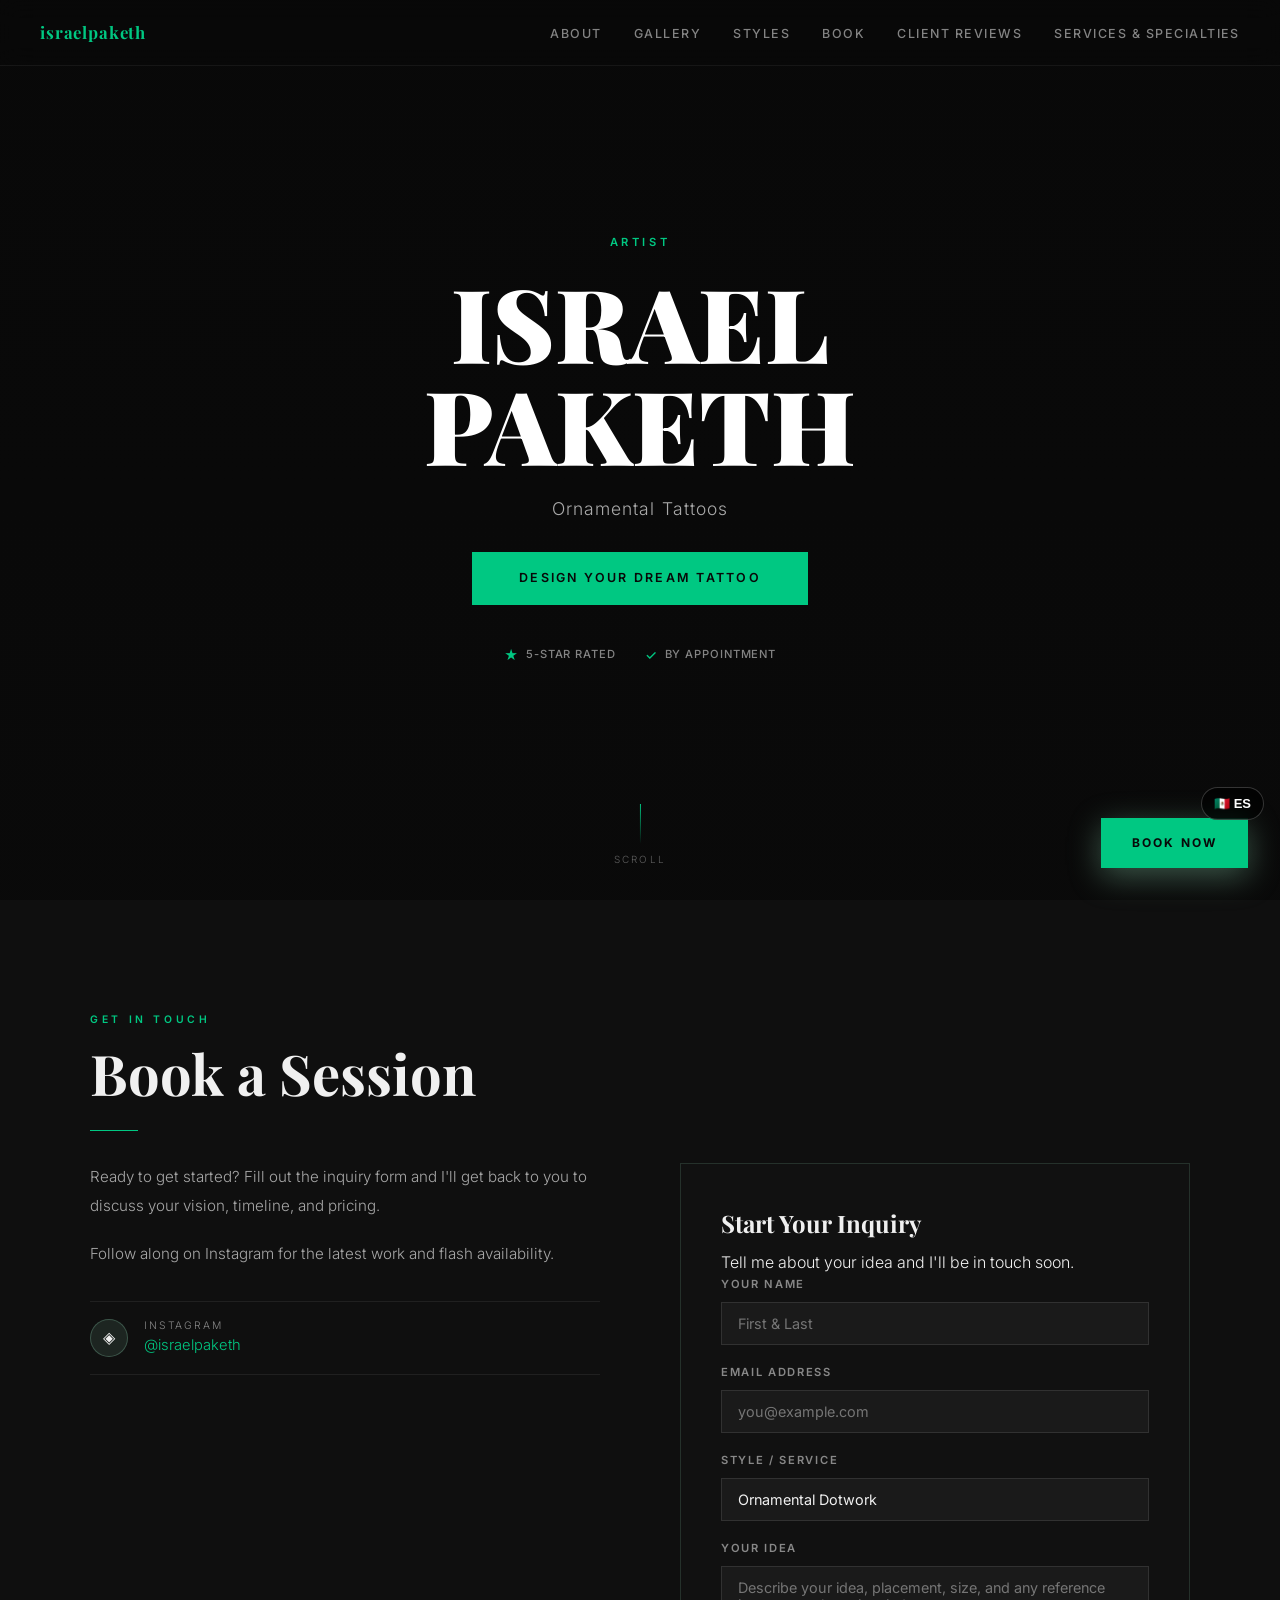
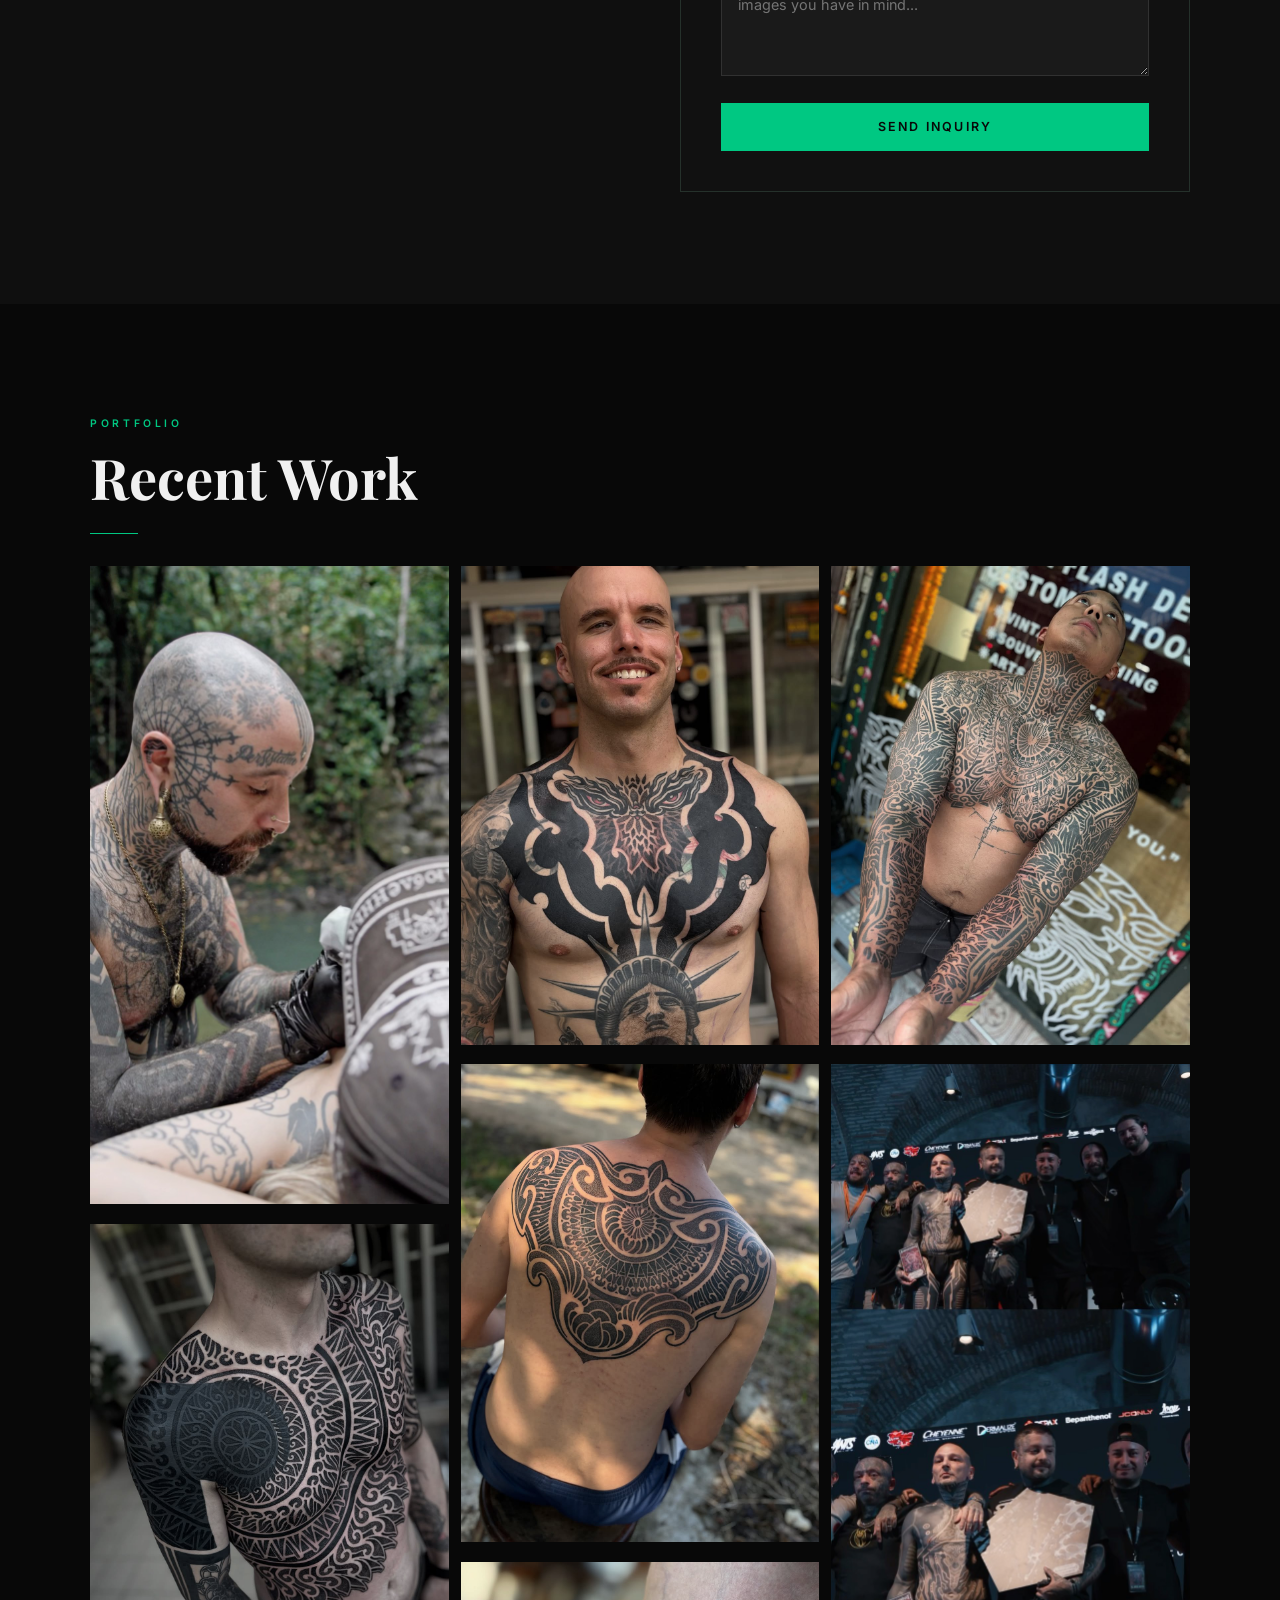
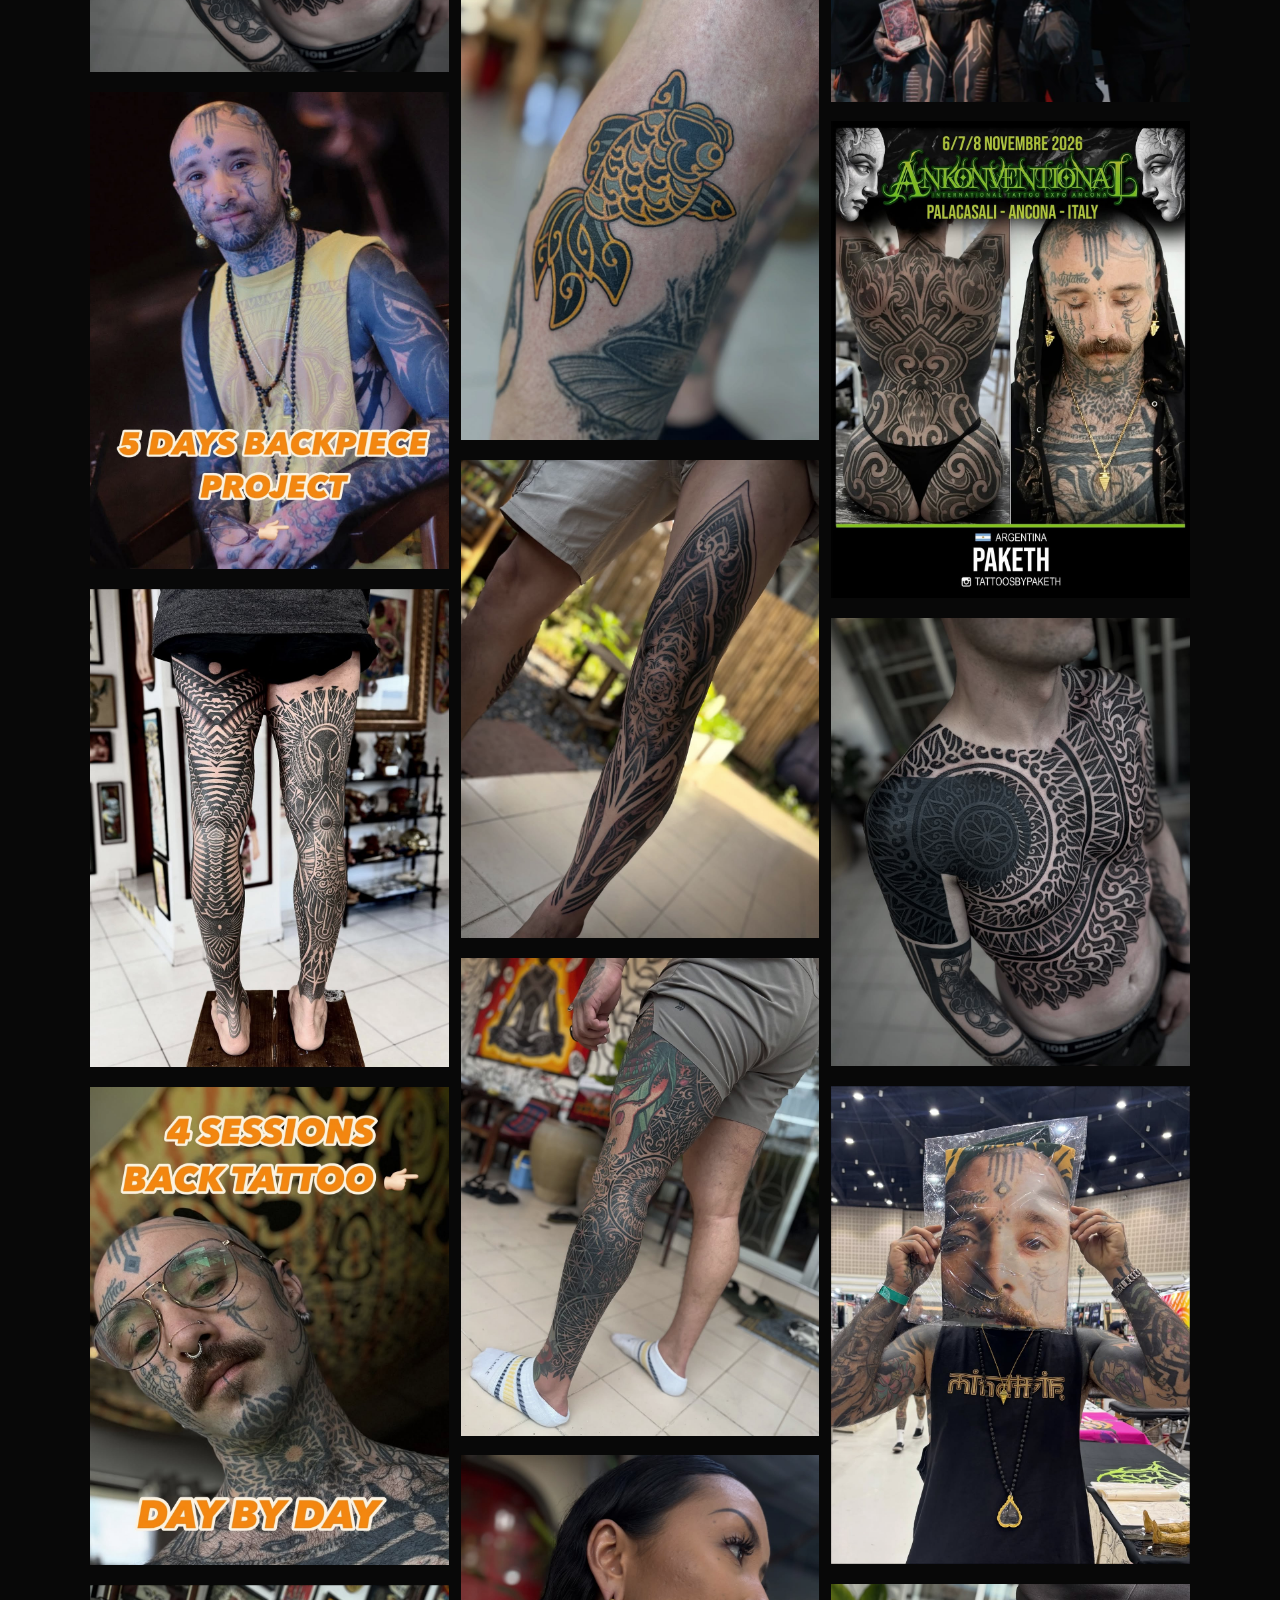
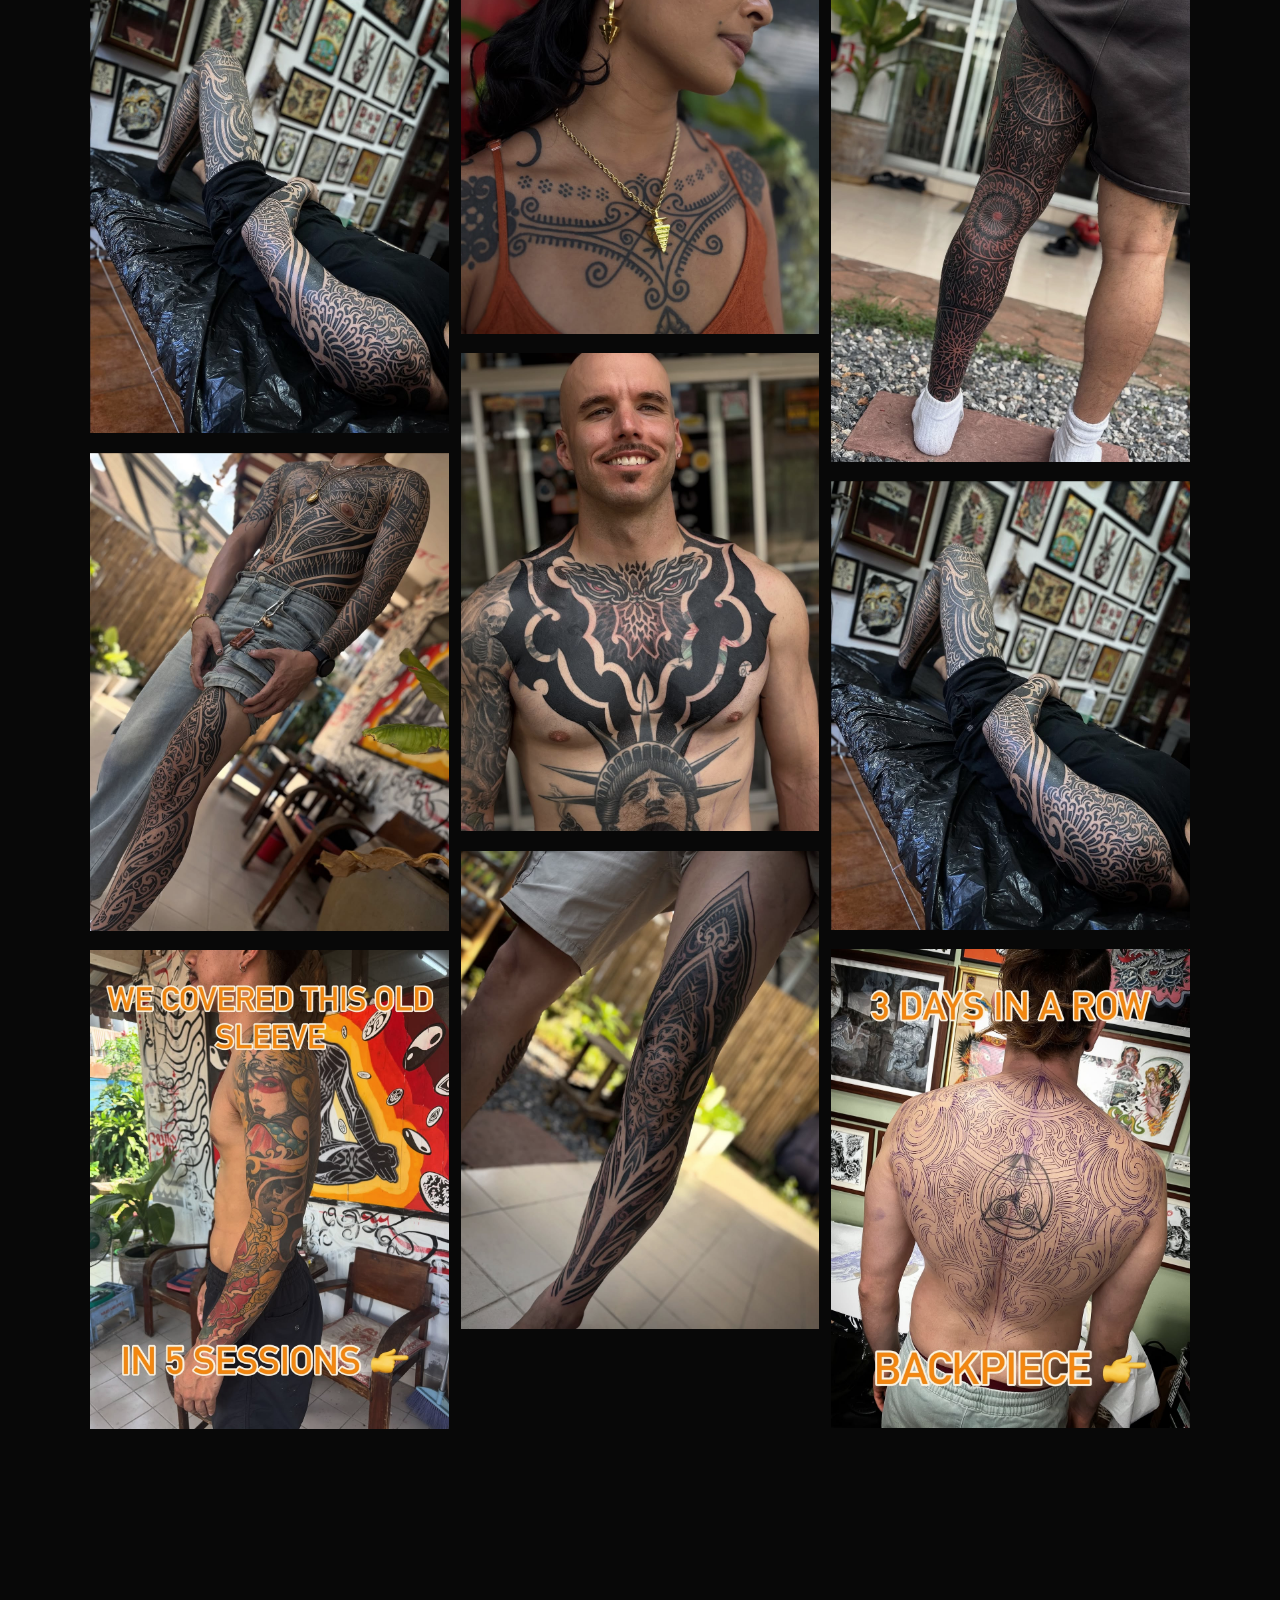
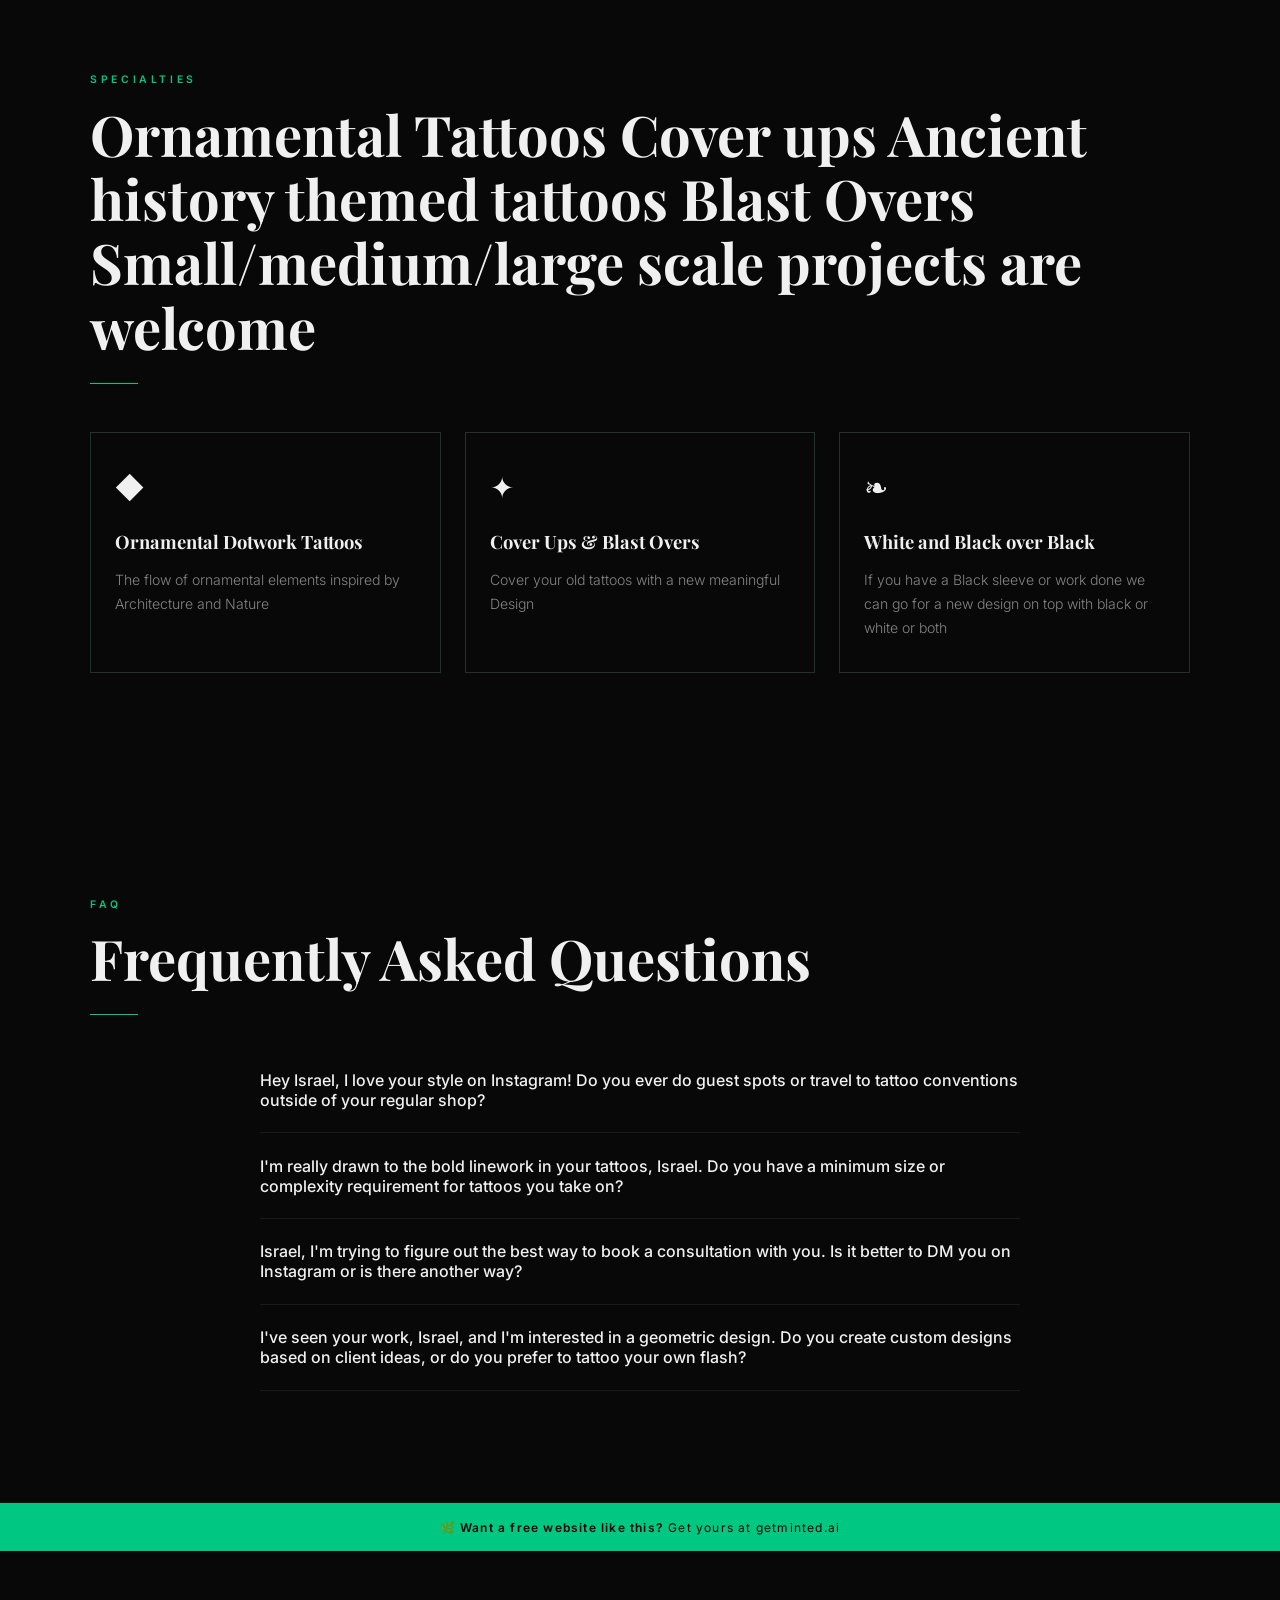
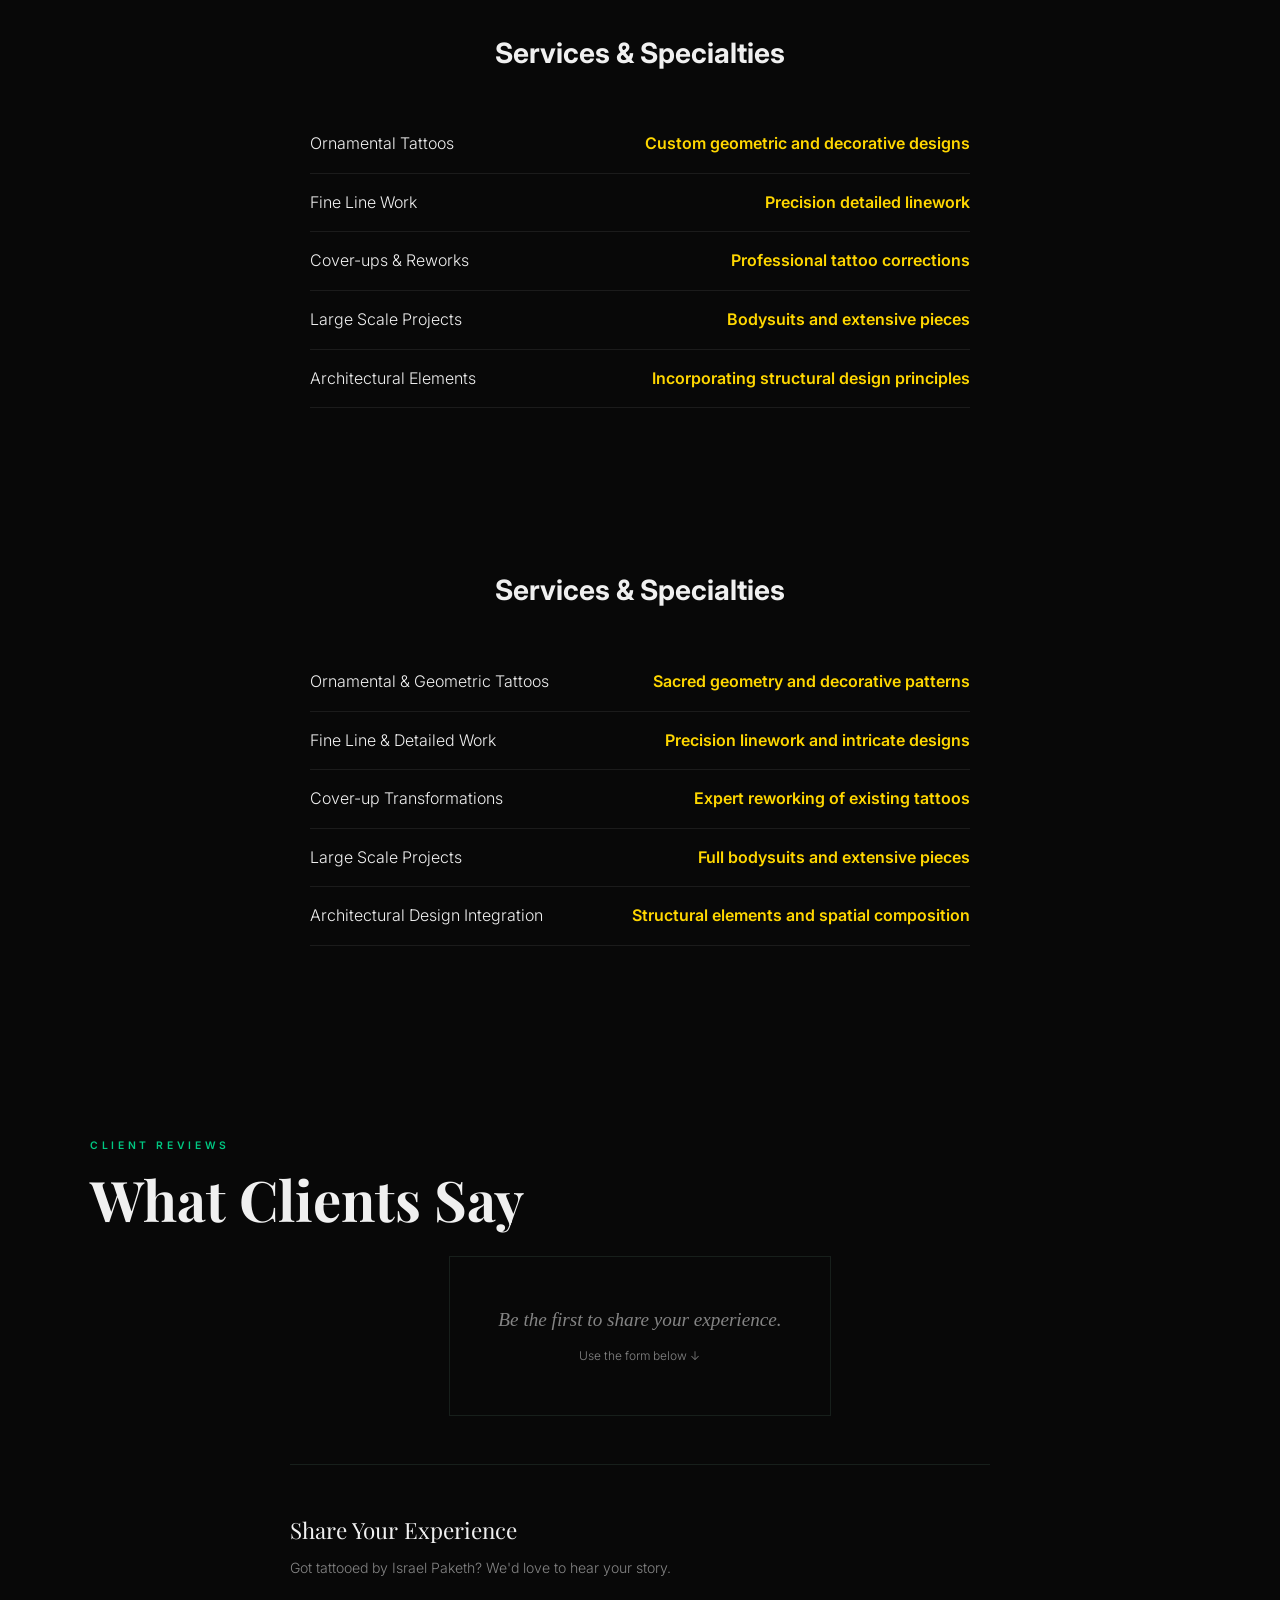
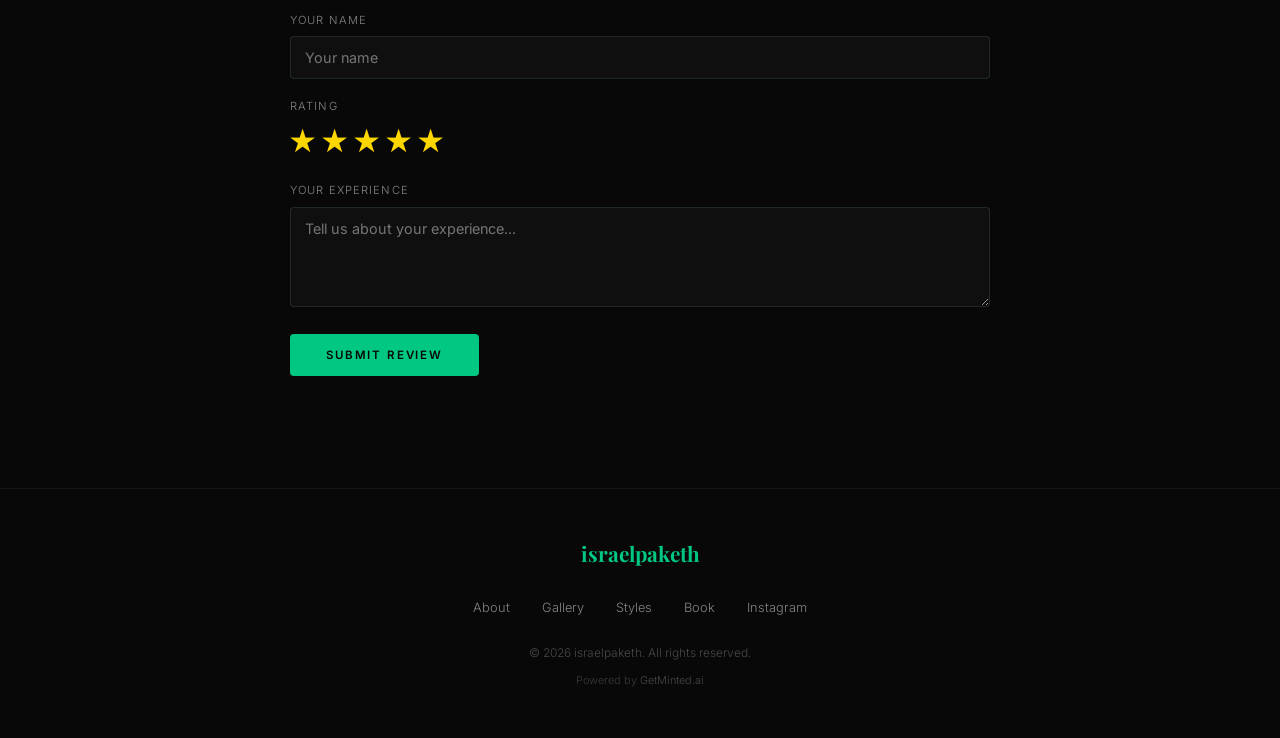
==== commit 959e8c65: "Dashboard: update hero_title for israelpaketh" ====
--- a/index.html
+++ b/index.html
@@ -1,5 +1,5 @@
 <!DOCTYPE html>
-<html lang="en" data-theme="darkwork">
+<html lang="es" data-theme="darkwork">
 <head>
   <!-- Google tag (gtag.js) -->
   <script async src="https://www.googletagmanager.com/gtag/js?id=AW-17990052802"></script>
@@ -451,7 +451,7 @@
     <div class="hero-overlay"></div>
     <div class="hero-content">
       <p data-en="Artist" data-es="Artista" class="hero-eyebrow">Artist</p>
-      <h1 data-en="Israel Paketh" data-es="Israel Paketh" class="hero-title">Israel Paketh</h1>
+      <h1 data-en="ISRAEL PAKETH" data-es="ISRAEL PAKETH" class="hero-title">ISRAEL PAKETH</h1>
       <p data-en="Ornamental Tattoos" data-es="Tatuajes Ornamentales" class="hero-subtitle">Ornamental tattoos inspired by Ancient Architecture and History</p>
       <script>
       (function(){
@@ -467,7 +467,7 @@
         tick();
       })();
       </script>
-      <a data-en="Design Your Dream Tattoo" data-es="Diseña el Tatuaje de tus Sueños" href="#booking" class="hero-cta" aria-label="Design Your Dream Tattoo">Design Your Dream Tattoo</a>
+      <a data-en="Design Your Dream Tattoo" data-es="Diseña el Tatuaje de tus Sueños" href="#booking" class="hero-cta" aria-label="Start your tattoo JOURNEY">Start your tattoo JOURNEY</a>
       <div class="hero-trust"><span class="trust-badge"><span class="trust-icon">★</span>5-Star Rated</span><span class="trust-badge"><span class="trust-icon">✓</span>By Appointment</span></div>
     </div>
     <div class="hero-scroll" aria-hidden="true">
@@ -646,11 +646,11 @@
 
   
 
-  <a data-en="Book Now" data-es="Reserva Ahora" href="#booking" class="float-book" aria-label="Book now">Book Now</a>
+  <a data-en="Book Now" data-es="Reserva Ahora" href="#booking" class="float-book" aria-label="Book now">Start your tattoo JOURNEY</a>
 
   <!-- Mobile CTA Bar (shown after scrolling past hero) -->
   <div class="mobile-cta-bar" id="mobileCta" aria-label="Quick actions">
-    <a data-en="Book Now" data-es="Reserva Ahora" href="#booking" class="mobile-cta-book" aria-label="Book now">Book Now</a>
+    <a data-en="Book Now" data-es="Reserva Ahora" href="#booking" class="mobile-cta-book" aria-label="Book now">Start your tattoo JOURNEY</a>
     
   </div>
   <div class="minted-banner"><a href="https://getminted.ai?ref=site" target="_blank" rel="noopener">🌿 Want a free website like this? <span data-en="Get yours at getminted.ai" data-es="Consigue el tuyo en getminted.ai" data-pt="Obtenha o seu em getminted.ai">Get yours at getminted.ai</span></a></div>
